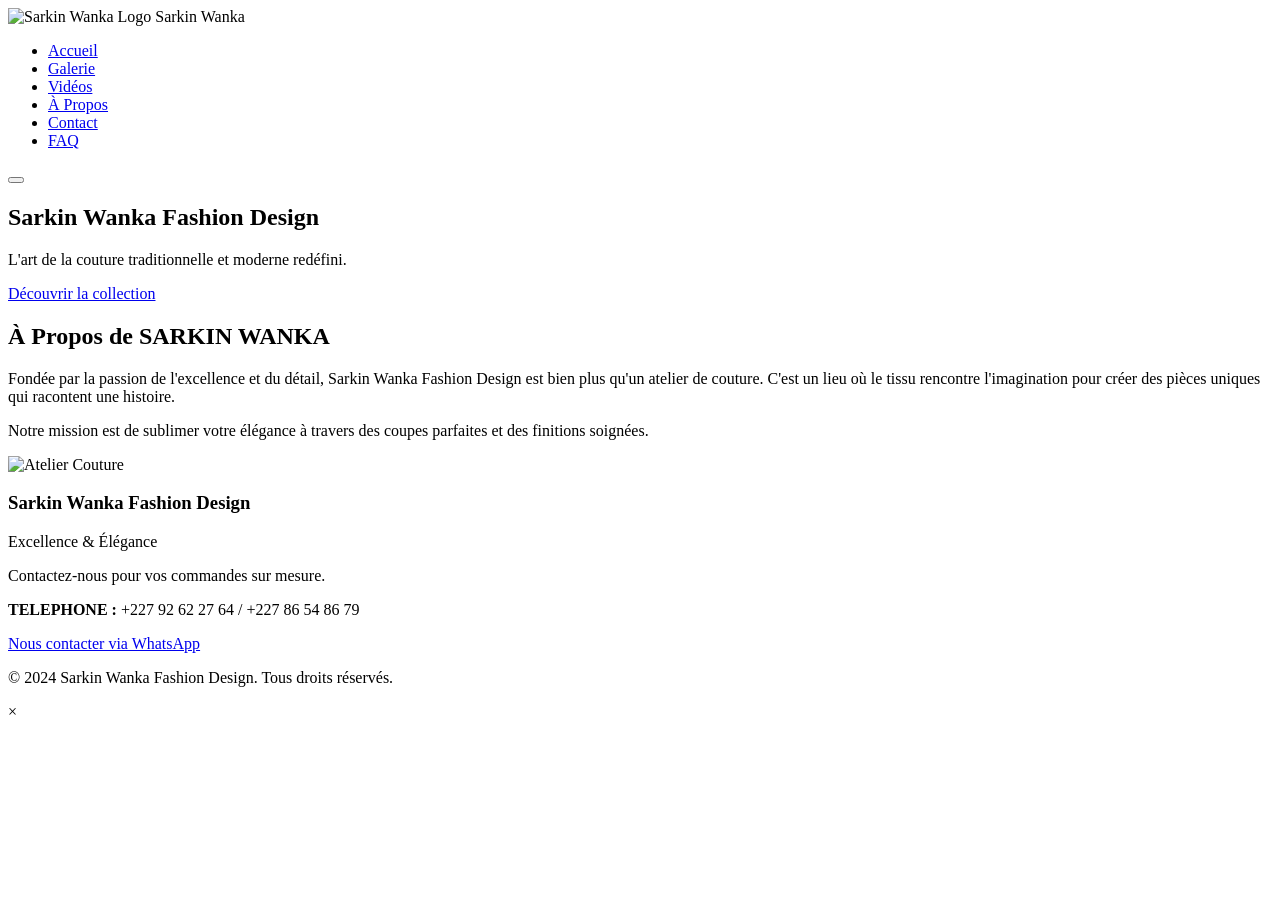
==== index.html @ 0bd4eea3 "add v1" ====
<!DOCTYPE html>
<html lang="fr">
<head>
    <meta charset="UTF-8">
    <meta name="viewport" content="width=device-width, initial-scale=1.0">
    <title>Sarkin Wanka Fashion Design | Excellence en Couture</title>
    <link rel="stylesheet" href="style.css">
    <link rel="preconnect" href="https://fonts.googleapis.com">
    <link rel="preconnect" href="https://fonts.gstatic.com" crossorigin>
    <link
        href="https://fonts.googleapis.com/css2?family=Playfair+Display:ital,wght@0,400..900;1,400..900&family=Montserrat:wght@300;400;700&display=swap"
        rel="stylesheet">
</head>
<body>
    <header>
        <nav class="container">
            <div class="logo">
                <img src="img/LOGO DE L'ATTELIE.jpg" alt="Sarkin Wanka Logo">
                <span>Sarkin Wanka</span>
            </div>
            <ul class="nav-links">
                <li><a href="index.html" class="active">Accueil</a></li>
                <li><a href="galerie.html">Galerie</a></li>
                <li><a href="galerie.html#videos">Vidéos</a></li>
                <li><a href="#propos">À Propos</a></li>
                <li><a href="contact.html">Contact</a></li>
                <li><a href="faq.html">FAQ</a></li>
            </ul>
            <button class="burger" aria-label="Menu" aria-expanded="false">
                <span class="line1"></span>
                <span class="line2"></span>
                <span class="line3"></span>
            </button>
        </nav>
    </header>
    <main>
        <section id="accueil" class="hero">
            <div class="hero-content">
                <h1 class="reveal">Sarkin Wanka Fashion Design</h1>
                <p class="reveal">L'art de la couture traditionnelle et moderne redéfini.</p>
                <a href="galerie.html" class="btn reveal">Découvrir la collection</a>
            </div>
        </section>
        <section id="propos" class="about-section">
            <div class="container about-flex">
                <div class="about-text reveal">
                    <h2>À Propos de SARKIN WANKA</h2>
                    <p>Fondée par la passion de l'excellence et du détail, Sarkin Wanka Fashion Design est bien plus
                        qu'un atelier de couture. C'est un lieu où le tissu rencontre l'imagination pour créer des
                        pièces uniques qui racontent une histoire.</p>
                    <p>Notre mission est de sublimer votre élégance à travers des coupes parfaites et des finitions
                        soignées.</p>
                </div>
                <div class="about-image reveal">
                    <img src="img/ATTELIER.jpg" alt="Atelier Couture">
                </div>
            </div>
        </section>
    </main>
    <footer id="contact">
        <div class="container footer-content">
            <div class="footer-info">
                <h3>Sarkin Wanka Fashion Design</h3>
                <p>Excellence & Élégance</p>
            </div>
            <div class="footer-contact">
                <p>Contactez-nous pour vos commandes sur mesure.</p>
                <p><strong>TELEPHONE :</strong> +227 92 62 27 64 / +227 86 54 86 79</p>
                <div class="social-icons">
                    <a href="https://wa.me/22792622764" target="_blank" class="wa-btn" style="margin-top: 10px;">Nous
                        contacter via WhatsApp</a>
                </div>
            </div>
        </div>
        <div class="footer-bottom">
            <p>&copy; 2024 Sarkin Wanka Fashion Design. Tous droits réservés.</p>
        </div>
    </footer>
    <div id="lightbox" class="lightbox">
        <span class="close">&times;</span>
        <img class="lightbox-content" id="lightboxImg">
    </div>
    <script src="script.js"></script>
</body>
</html>
---- style.css ----
/* Add your CSS here */
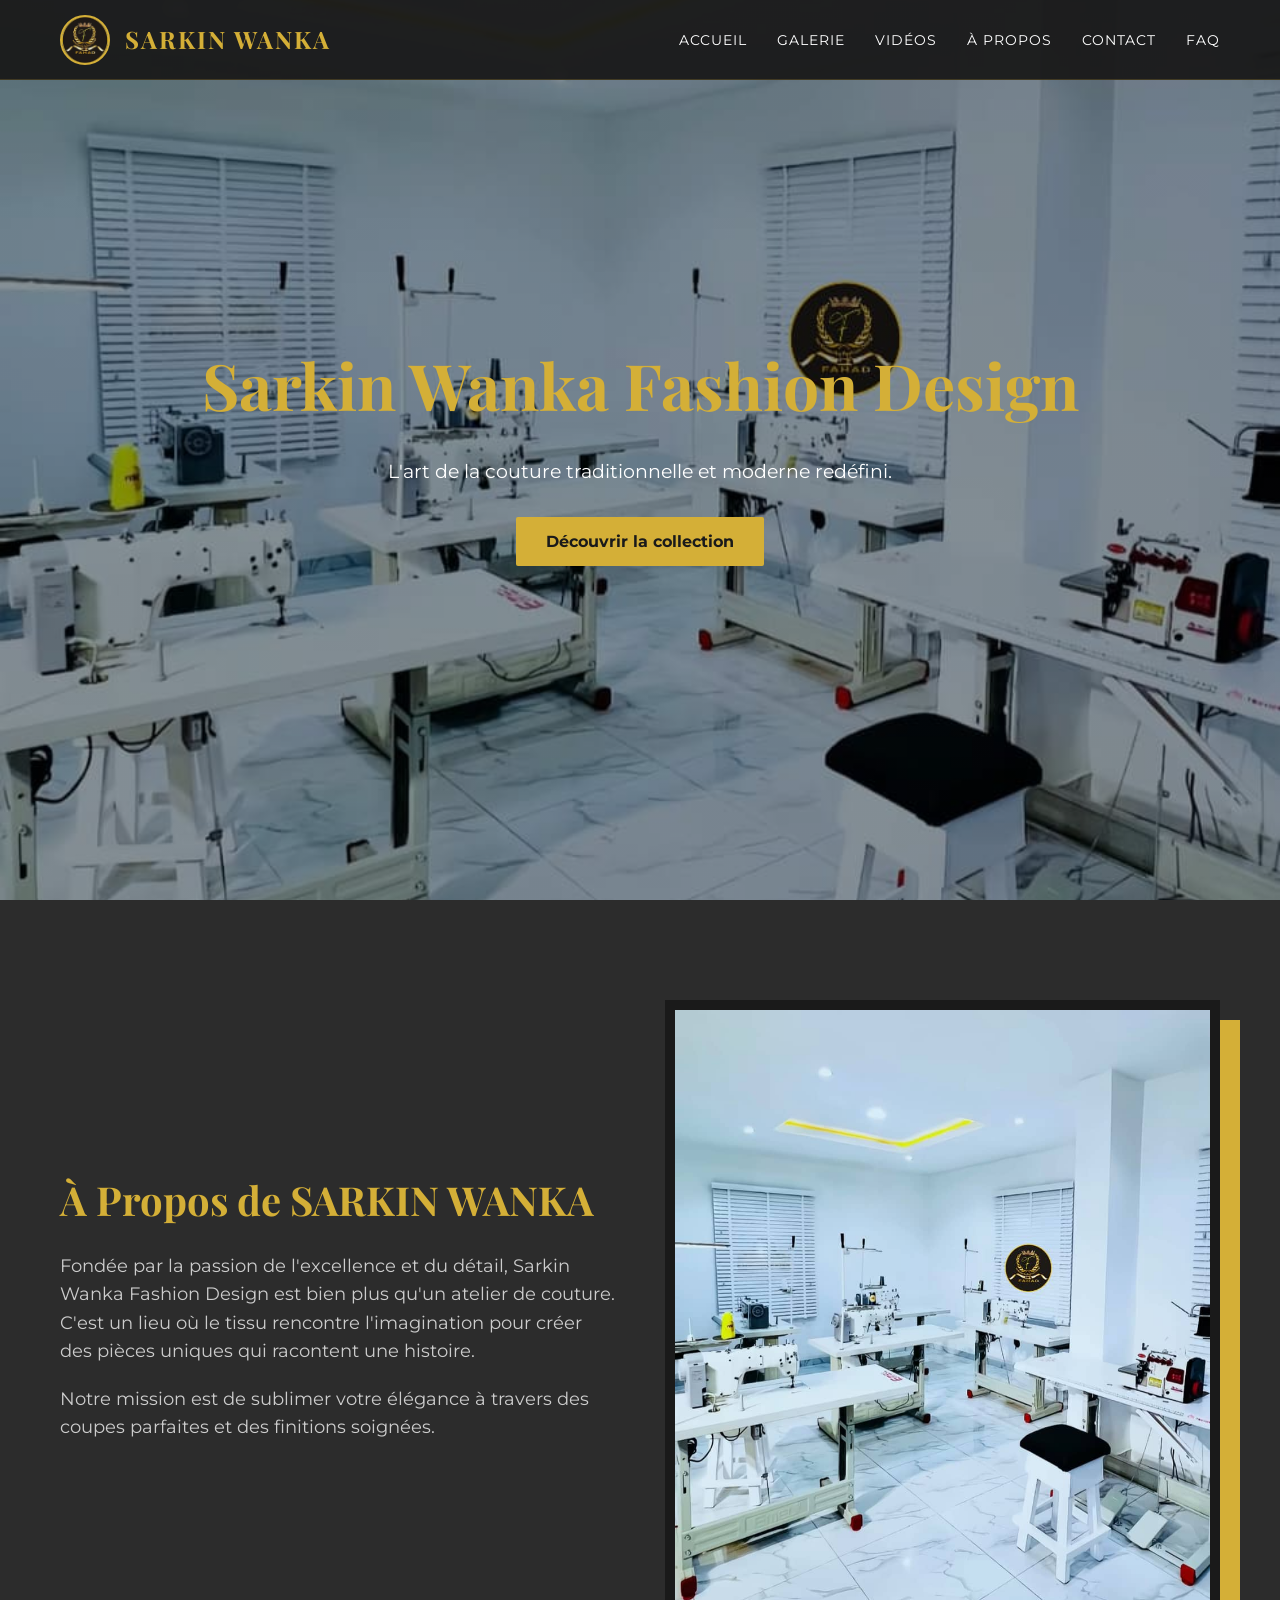
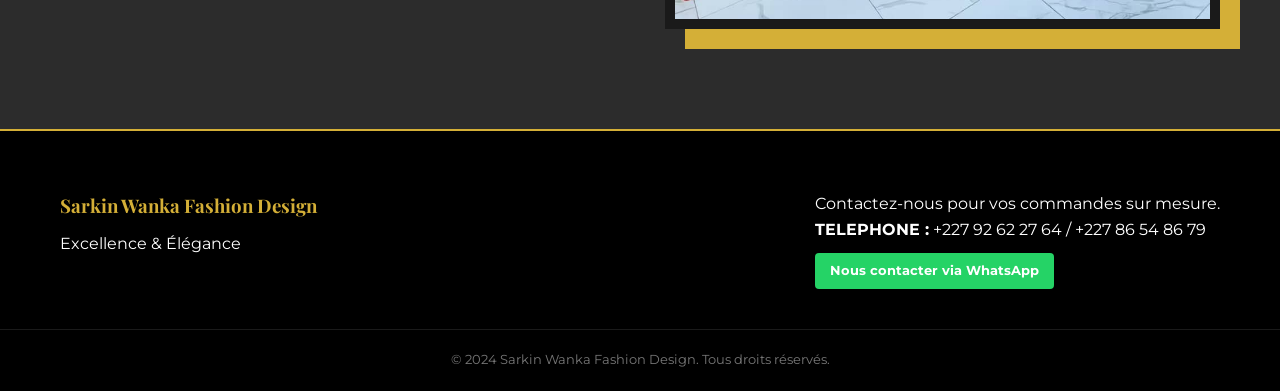
==== commit 124c376c: "Initial site content" ====
--- a/index.html
+++ b/index.html
@@ -1,5 +1,6 @@
 <!DOCTYPE html>
 <html lang="fr">
+
 <head>
     <meta charset="UTF-8">
     <meta name="viewport" content="width=device-width, initial-scale=1.0">
@@ -11,6 +12,7 @@
         href="https://fonts.googleapis.com/css2?family=Playfair+Display:ital,wght@0,400..900;1,400..900&family=Montserrat:wght@300;400;700&display=swap"
         rel="stylesheet">
 </head>
+
 <body>
     <header>
         <nav class="container">
@@ -33,6 +35,7 @@
             </button>
         </nav>
     </header>
+
     <main>
         <section id="accueil" class="hero">
             <div class="hero-content">
@@ -41,6 +44,7 @@
                 <a href="galerie.html" class="btn reveal">Découvrir la collection</a>
             </div>
         </section>
+
         <section id="propos" class="about-section">
             <div class="container about-flex">
                 <div class="about-text reveal">
@@ -57,6 +61,7 @@
             </div>
         </section>
     </main>
+
     <footer id="contact">
         <div class="container footer-content">
             <div class="footer-info">
@@ -76,10 +81,14 @@
             <p>&copy; 2024 Sarkin Wanka Fashion Design. Tous droits réservés.</p>
         </div>
     </footer>
+
+    <!-- Lightbox for Gallery (Needed only if linked from script, but main script might look for it. Kept safely unseen) -->
     <div id="lightbox" class="lightbox">
         <span class="close">&times;</span>
         <img class="lightbox-content" id="lightboxImg">
     </div>
+
     <script src="script.js"></script>
 </body>
+
 </html>
--- a/style.css
+++ b/style.css
@@ -1 +1,813 @@
-/* Add your CSS here */+:root {
+    --primary-color: #d4af37;
+    /* Gold */
+    --secondary-color: #1a1a1a;
+    /* Dark gray/black */
+    --text-color: #ffffff;
+    --bg-light: #2c2c2c;
+    --accent-color: #f1f1f1;
+}
+
+* {
+    margin: 0;
+    padding: 0;
+    box-sizing: border-box;
+}
+
+html {
+    scroll-behavior: smooth;
+}
+
+body {
+    font-family: 'Montserrat', sans-serif;
+    background-color: var(--secondary-color);
+    color: var(--text-color);
+    line-height: 1.6;
+    overflow-x: hidden;
+}
+
+h1,
+h2,
+h3 {
+    font-family: 'Playfair Display', serif;
+}
+
+.container {
+    max-width: 1200px;
+    margin: 0 auto;
+    padding: 0 20px;
+}
+
+/* Header & Nav */
+header {
+    background: rgba(26, 26, 26, 0.95);
+    height: 80px;
+    position: fixed;
+    width: 100%;
+    top: 0;
+    z-index: 1000;
+    display: flex;
+    align-items: center;
+    border-bottom: 1px solid rgba(212, 175, 55, 0.2);
+}
+
+nav {
+    display: flex;
+    justify-content: space-between;
+    align-items: center;
+    width: 100%;
+}
+
+.logo {
+    display: flex;
+    align-items: center;
+    gap: 15px;
+}
+
+.logo img {
+    height: 50px;
+    border-radius: 50%;
+    border: 2px solid var(--primary-color);
+}
+
+/* Make all images fluid by default */
+img {
+    max-width: 100%;
+    height: auto;
+    display: block;
+}
+
+.logo span {
+    font-family: 'Playfair Display', serif;
+    font-size: 1.5rem;
+    font-weight: bold;
+    color: var(--primary-color);
+    text-transform: uppercase;
+    letter-spacing: 2px;
+}
+
+.nav-links {
+    display: flex;
+    list-style: none;
+    gap: 30px;
+}
+
+/* Burger button (hidden on desktop) */
+.burger {
+    display: none;
+    background: transparent;
+    border: none;
+    cursor: pointer;
+    padding: 10px;
+}
+
+.burger span {
+    display: block;
+    width: 28px;
+    height: 3px;
+    margin: 6px 0;
+    background: var(--text-color);
+    transition: transform 0.3s ease, opacity 0.3s ease;
+}
+
+.burger.toggle .line1 {
+    transform: translateY(9px) rotate(45deg);
+}
+
+.burger.toggle .line2 {
+    opacity: 0;
+}
+
+.burger.toggle .line3 {
+    transform: translateY(-9px) rotate(-45deg);
+}
+
+.nav-links a {
+    text-decoration: none;
+    color: var(--text-color);
+    font-weight: 400;
+    transition: color 0.3s ease;
+    text-transform: uppercase;
+    font-size: 0.9rem;
+    letter-spacing: 1px;
+}
+
+.nav-links a:hover {
+    color: var(--primary-color);
+}
+
+/* Hero Section */
+.hero {
+    min-height: 100vh;
+    position: relative;
+    overflow: hidden;
+    display: flex;
+    justify-content: center;
+    align-items: center;
+    text-align: center;
+}
+
+.hero::before {
+    content: '';
+    position: absolute;
+    top: 0;
+    left: 0;
+    width: 100%;
+    height: 100%;
+    background: linear-gradient(rgba(0, 0, 0, 0.4), rgba(0, 0, 0, 0.4)), url('img/ATTELIER.jpg') no-repeat center center/cover;
+    animation: kenBurns 20s infinite alternate;
+    z-index: -1;
+}
+
+@keyframes kenBurns {
+    0% {
+        transform: scale(1);
+    }
+
+    100% {
+        transform: scale(1.15);
+    }
+}
+
+
+.hero-content h1 {
+    font-size: 4rem;
+    margin-bottom: 20px;
+    color: var(--primary-color);
+}
+
+.hero-content p {
+    font-size: 1.2rem;
+    margin-bottom: 30px;
+    max-width: 600px;
+    margin-left: auto;
+    margin-right: auto;
+}
+
+.btn {
+    display: inline-block;
+    padding: 12px 30px;
+    background-color: var(--primary-color);
+    color: var(--secondary-color);
+    text-decoration: none;
+    font-weight: bold;
+    border-radius: 2px;
+    transition: transform 0.3s ease, background-color 0.3s ease;
+}
+
+.btn:hover {
+    transform: translateY(-3px);
+    background-color: #bfa02e;
+}
+
+/* Gallery Section */
+.gallery-section {
+    padding: 100px 0;
+}
+
+.section-title {
+    text-align: center;
+    font-size: 2.5rem;
+    margin-bottom: 50px;
+    color: var(--primary-color);
+    position: relative;
+    padding-bottom: 15px;
+}
+
+.section-title::after {
+    content: '';
+    position: absolute;
+    bottom: 0;
+    left: 50%;
+    transform: translateX(-50%);
+    width: 60px;
+    height: 2px;
+    background-color: var(--primary-color);
+}
+
+.gallery-grid {
+    display: grid;
+    grid-template-columns: repeat(auto-fill, minmax(280px, 1fr));
+    gap: 20px;
+}
+
+.gallery-item {
+    position: relative;
+    overflow: hidden;
+    cursor: default;
+    border: 1px solid rgba(212, 175, 55, 0.1);
+    background-color: #222;
+    display: flex;
+    flex-direction: column;
+}
+
+.img-container {
+    position: relative;
+    overflow: hidden;
+    aspect-ratio: 3/4;
+    cursor: pointer;
+}
+
+.img-container img {
+    width: 100%;
+    height: 100%;
+    object-fit: cover;
+    transition: transform 0.6s cubic-bezier(0.25, 1, 0.5, 1);
+}
+
+.img-container:hover img {
+    transform: scale(1.1);
+}
+
+.item-info {
+    padding: 15px;
+    text-align: center;
+}
+
+.item-info h3 {
+    color: var(--primary-color);
+    font-size: 1.1rem;
+    margin-bottom: 5px;
+}
+
+.item-info p {
+    font-size: 0.85rem;
+    color: #bbb;
+    margin-bottom: 12px;
+}
+
+.wa-btn {
+    display: inline-block;
+    padding: 8px 15px;
+    background-color: #25D366;
+    /* WhatsApp Green */
+    color: white;
+    text-decoration: none;
+    font-size: 0.8rem;
+    font-weight: bold;
+    border-radius: 4px;
+    transition: background 0.3s ease;
+}
+
+.wa-btn:hover {
+    background-color: #128C7E;
+}
+
+.gallery-overlay {
+    position: absolute;
+    top: 0;
+    left: 0;
+    width: 100%;
+    height: 100%;
+    background: rgba(0, 0, 0, 0.4);
+    display: flex;
+    justify-content: center;
+    align-items: center;
+    opacity: 0;
+    transition: opacity 0.3s ease;
+}
+
+.img-container:hover .gallery-overlay {
+    opacity: 1;
+}
+
+.gallery-overlay span {
+    color: var(--primary-color);
+    border: 1px solid var(--primary-color);
+    padding: 10px 20px;
+    font-size: 0.8rem;
+    text-transform: uppercase;
+}
+
+/* About Section */
+.about-section {
+    padding: 100px 0;
+    background-color: var(--bg-light);
+}
+
+.about-flex {
+    display: flex;
+    align-items: center;
+    gap: 50px;
+}
+
+.about-text {
+    flex: 1;
+}
+
+.about-text h2 {
+    font-size: 2.5rem;
+    color: var(--primary-color);
+    margin-bottom: 20px;
+}
+
+.about-text p {
+    margin-bottom: 20px;
+    font-size: 1.1rem;
+    color: #ccc;
+}
+
+.about-image {
+    flex: 1;
+}
+
+.about-image img {
+    width: 100%;
+    border: 10px solid var(--secondary-color);
+    box-shadow: 20px 20px 0 var(--primary-color);
+}
+
+/* Footer */
+footer {
+    padding: 60px 0 20px;
+    background-color: #000;
+    border-top: 2px solid var(--primary-color);
+}
+
+.footer-content {
+    display: flex;
+    justify-content: space-between;
+    margin-bottom: 40px;
+}
+
+.footer-info h3 {
+    color: var(--primary-color);
+    margin-bottom: 10px;
+}
+
+.footer-bottom {
+    text-align: center;
+    padding-top: 20px;
+    border-top: 1px solid rgba(255, 255, 255, 0.1);
+    font-size: 0.8rem;
+    color: #777;
+}
+
+/* Lightbox */
+.lightbox {
+    display: none;
+    position: fixed;
+    z-index: 2000;
+    top: 0;
+    left: 0;
+    width: 100%;
+    height: 100%;
+    background-color: rgba(0, 0, 0, 0.9);
+    justify-content: center;
+    align-items: center;
+}
+
+.lightbox-content {
+    max-width: 90%;
+    max-height: 90%;
+}
+
+.close {
+    position: absolute;
+    top: 30px;
+    right: 50px;
+    color: white;
+    font-size: 40px;
+    font-weight: bold;
+    cursor: pointer;
+}
+
+/* Reveal Animations */
+.reveal {
+    opacity: 0;
+    transform: translateY(30px);
+    transition: all 0.8s ease-out;
+}
+
+.reveal.active {
+    opacity: 1;
+    transform: translateY(0);
+}
+
+/* Mobile Responsive */
+@media screen and (max-width: 768px) {
+    .nav-links {
+        display: none;
+    }
+
+    .burger {
+        display: block;
+    }
+
+    /* Mobile menu when opened */
+    .nav-links.open {
+        display: flex;
+        flex-direction: column;
+        position: absolute;
+        top: 80px;
+        right: 0;
+        left: 0;
+        background: rgba(10, 10, 10, 0.98);
+        padding: 20px;
+        gap: 18px;
+        z-index: 1500;
+    }
+
+    .hero {
+        min-height: 70vh;
+        padding-top: 80px;
+    }
+
+    .container {
+        padding: 0 14px;
+    }
+
+    .hero-content h1 {
+        font-size: clamp(1.8rem, 5vw, 2.8rem);
+    }
+
+    .hero-content p {
+        font-size: 1rem;
+        padding: 0 10px;
+    }
+
+
+    @media screen and (max-width: 480px) {
+        .section-title {
+            font-size: 1.8rem;
+        }
+
+        .about-text p,
+        .item-info p {
+            font-size: 0.95rem;
+        }
+    }
+
+    .hero-content h1 {
+        font-size: 2.5rem;
+    }
+}
+
+.wa-btn:hover {
+    background-color: #128C7E;
+}
+
+.gallery-overlay {
+    position: absolute;
+    top: 0;
+    left: 0;
+    width: 100%;
+    height: 100%;
+    background: rgba(0, 0, 0, 0.4);
+    display: flex;
+    justify-content: center;
+    align-items: center;
+    opacity: 0;
+    transition: opacity 0.3s ease;
+}
+
+.img-container:hover .gallery-overlay {
+    opacity: 1;
+}
+
+.gallery-overlay span {
+    color: var(--primary-color);
+    border: 1px solid var(--primary-color);
+    padding: 10px 20px;
+    font-size: 0.8rem;
+    text-transform: uppercase;
+}
+
+/* About Section */
+.about-section {
+    padding: 100px 0;
+    background-color: var(--bg-light);
+}
+
+.about-flex {
+    display: flex;
+    align-items: center;
+    gap: 50px;
+}
+
+.about-text {
+    flex: 1;
+}
+
+.about-text h2 {
+    font-size: 2.5rem;
+    color: var(--primary-color);
+    margin-bottom: 20px;
+}
+
+.about-text p {
+    margin-bottom: 20px;
+    font-size: 1.1rem;
+    color: #ccc;
+}
+
+.about-image {
+    flex: 1;
+}
+
+.about-image img {
+    width: 100%;
+    border: 10px solid var(--secondary-color);
+    box-shadow: 20px 20px 0 var(--primary-color);
+}
+
+/* Footer */
+footer {
+    padding: 60px 0 20px;
+    background-color: #000;
+    border-top: 2px solid var(--primary-color);
+}
+
+.footer-content {
+    display: flex;
+    justify-content: space-between;
+    margin-bottom: 40px;
+}
+
+.footer-info h3 {
+    color: var(--primary-color);
+    margin-bottom: 10px;
+}
+
+.footer-bottom {
+    text-align: center;
+    padding-top: 20px;
+    border-top: 1px solid rgba(255, 255, 255, 0.1);
+    font-size: 0.8rem;
+    color: #777;
+}
+
+/* Lightbox */
+.lightbox {
+    display: none;
+    position: fixed;
+    z-index: 2000;
+    top: 0;
+    left: 0;
+    width: 100%;
+    height: 100%;
+    background-color: rgba(0, 0, 0, 0.9);
+    justify-content: center;
+    align-items: center;
+}
+
+.lightbox-content {
+    max-width: 90%;
+    max-height: 90%;
+}
+
+.close {
+    position: absolute;
+    top: 30px;
+    right: 50px;
+    color: white;
+    font-size: 40px;
+    font-weight: bold;
+    cursor: pointer;
+}
+
+/* Reveal Animations */
+.reveal {
+    opacity: 0;
+    transform: translateY(30px);
+    transition: all 0.8s ease-out;
+}
+
+.reveal.active {
+    opacity: 1;
+    transform: translateY(0);
+}
+
+/* Mobile Responsive */
+@media screen and (max-width: 768px) {
+    .nav-links {
+        display: none;
+    }
+
+    .burger {
+        display: block;
+    }
+
+    /* Mobile menu when opened */
+    .nav-links.open {
+        display: flex;
+        flex-direction: column;
+        position: absolute;
+        top: 80px;
+        right: 0;
+        left: 0;
+        background: rgba(10, 10, 10, 0.98);
+        padding: 20px;
+        gap: 18px;
+        z-index: 1500;
+    }
+
+    .hero {
+        min-height: 70vh;
+        padding-top: 80px;
+    }
+
+    .container {
+        padding: 0 14px;
+    }
+
+    .hero-content h1 {
+        font-size: clamp(1.8rem, 5vw, 2.8rem);
+    }
+
+    .hero-content p {
+        font-size: 1rem;
+        padding: 0 10px;
+    }
+
+    .about-flex {
+        flex-direction: column;
+    }
+
+    .footer-content {
+        flex-direction: column;
+        gap: 30px;
+        text-align: center;
+    }
+}
+
+@media screen and (max-width: 480px) {
+    .section-title {
+        font-size: 1.8rem;
+    }
+
+    .about-text p,
+    .item-info p {
+        font-size: 0.95rem;
+    }
+}
+
+/* Video Section */
+.video-section {
+    padding: 100px 0;
+    background-color: var(--secondary-color);
+}
+
+.video-grid {
+    display: grid;
+    grid-template-columns: 2fr 1fr;
+    gap: 30px;
+}
+
+.main-video video {
+    width: 100%;
+    border: 1px solid var(--primary-color);
+    box-shadow: 0 4px 15px rgba(0, 0, 0, 0.5);
+}
+
+.main-video h3 {
+    margin-top: 15px;
+    color: var(--primary-color);
+    font-size: 1.5rem;
+}
+
+.side-videos {
+    display: flex;
+    flex-direction: column;
+    gap: 20px;
+}
+
+.side-video {
+    position: relative;
+    border: 1px solid rgba(212, 175, 55, 0.3);
+    padding: 10px;
+    background: rgba(255, 255, 255, 0.05);
+}
+
+.side-video video {
+    width: 100%;
+}
+
+.side-video h4 {
+    margin-top: 10px;
+    font-size: 1rem;
+    color: #ddd;
+}
+
+.pub-badge {
+    position: absolute;
+    top: -10px;
+    right: -10px;
+    background-color: var(--primary-color);
+    color: var(--secondary-color);
+    padding: 4px 10px;
+    font-size: 0.7rem;
+    font-weight: bold;
+    text-transform: uppercase;
+    box-shadow: 2px 2px 5px rgba(0, 0, 0, 0.3);
+    z-index: 10;
+}
+
+/* FAQ Section */
+.faq-section {
+    padding: 100px 0;
+    background-color: #222;
+}
+
+.faq-container {
+    max-width: 800px;
+    margin: 0 auto;
+}
+
+.faq-item {
+    border-bottom: 1px solid rgba(212, 175, 55, 0.2);
+    margin-bottom: 10px;
+}
+
+.faq-question {
+    padding: 20px;
+    cursor: pointer;
+    display: flex;
+    justify-content: space-between;
+    align-items: center;
+    background: rgba(255, 255, 255, 0.02);
+    transition: background 0.3s;
+}
+
+.faq-question:hover {
+    background: rgba(255, 255, 255, 0.05);
+}
+
+.faq-question h3 {
+    font-size: 1.1rem;
+    font-weight: 500;
+    color: var(--text-color);
+    margin: 0;
+}
+
+.faq-icon {
+    font-size: 1.5rem;
+    color: var(--primary-color);
+    transition: transform 0.3s ease;
+}
+
+.faq-answer {
+    max-height: 0;
+    overflow: hidden;
+    transition: max-height 0.3s ease-out;
+    padding: 0 20px;
+}
+
+.faq-answer p {
+    padding: 15px 0;
+    color: #bbb;
+    font-size: 0.95rem;
+}
+
+/* FAQ Active State */
+.faq-item.active .faq-icon {
+    transform: rotate(45deg);
+}
+
+/* .faq-item.active .faq-answer managed by JS */
+
+@media screen and (max-width: 768px) {
+    .video-grid {
+        grid-template-columns: 1fr;
+    }
+}
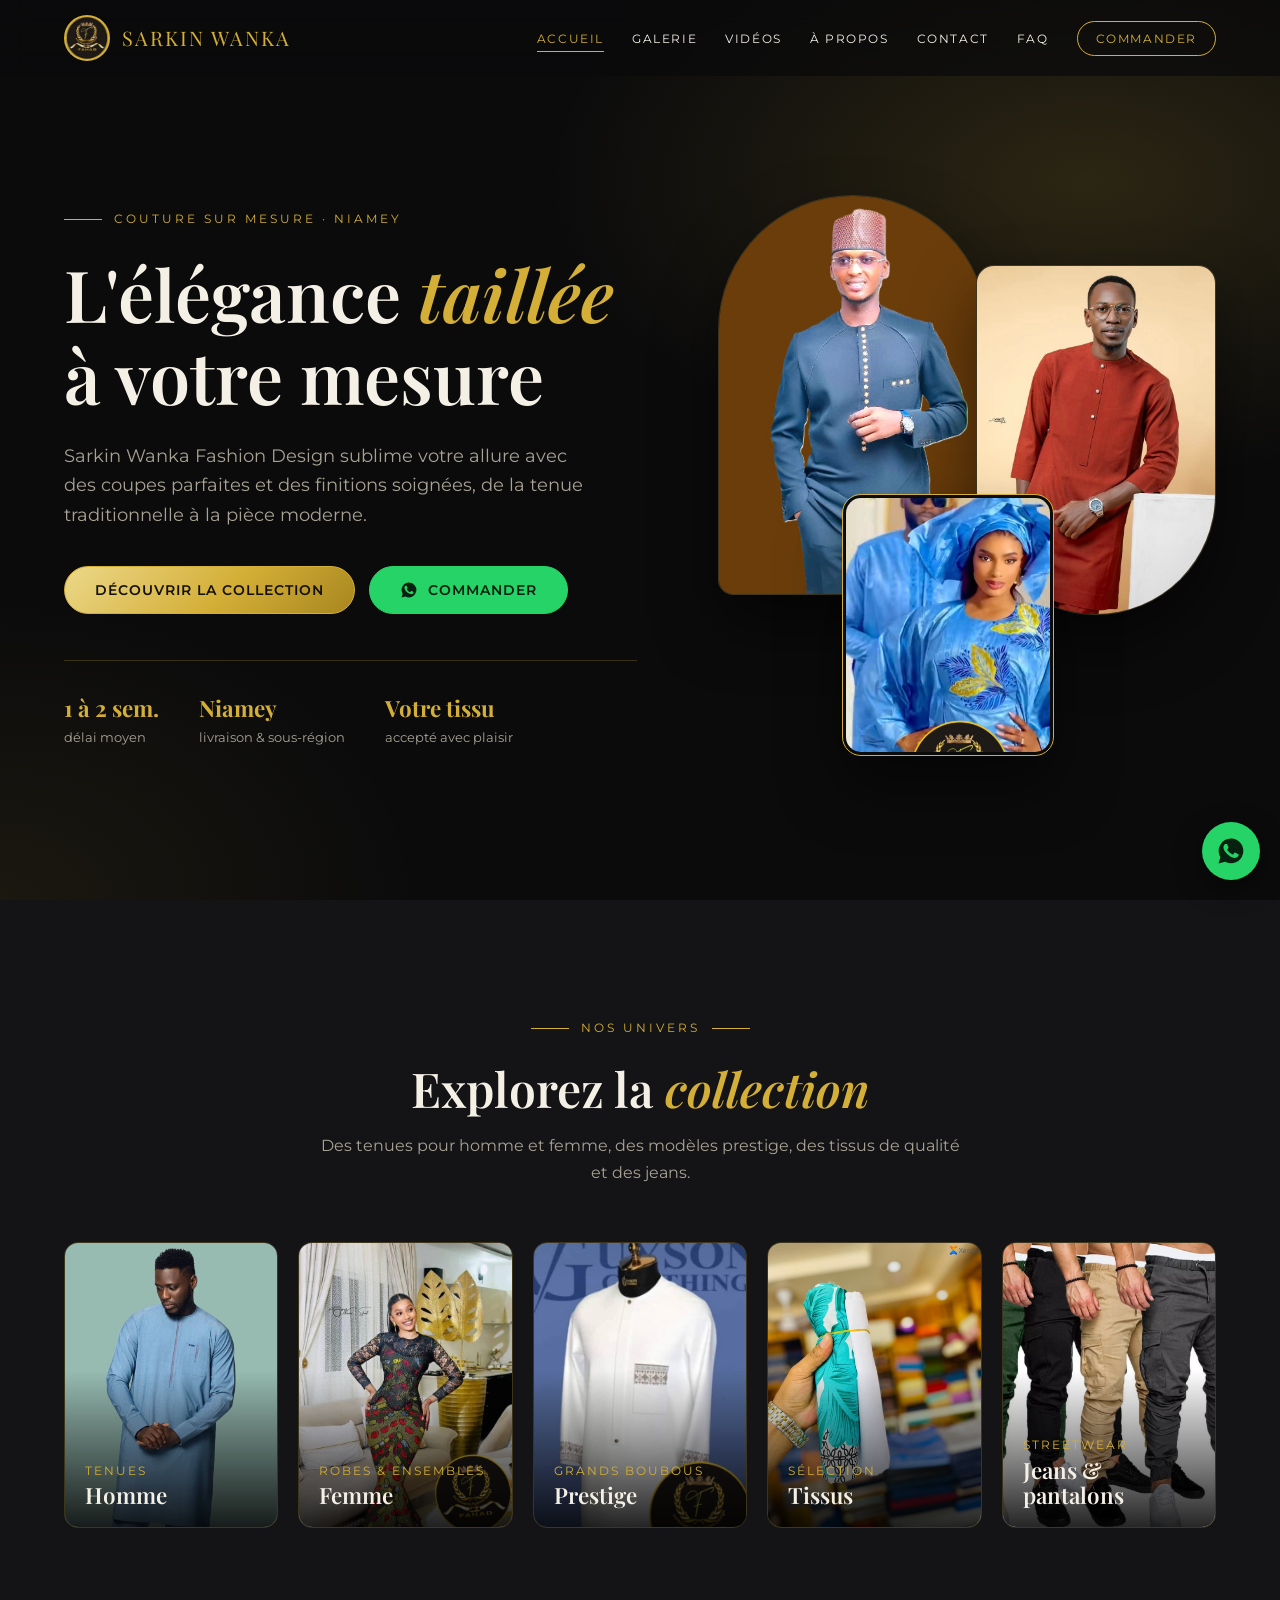
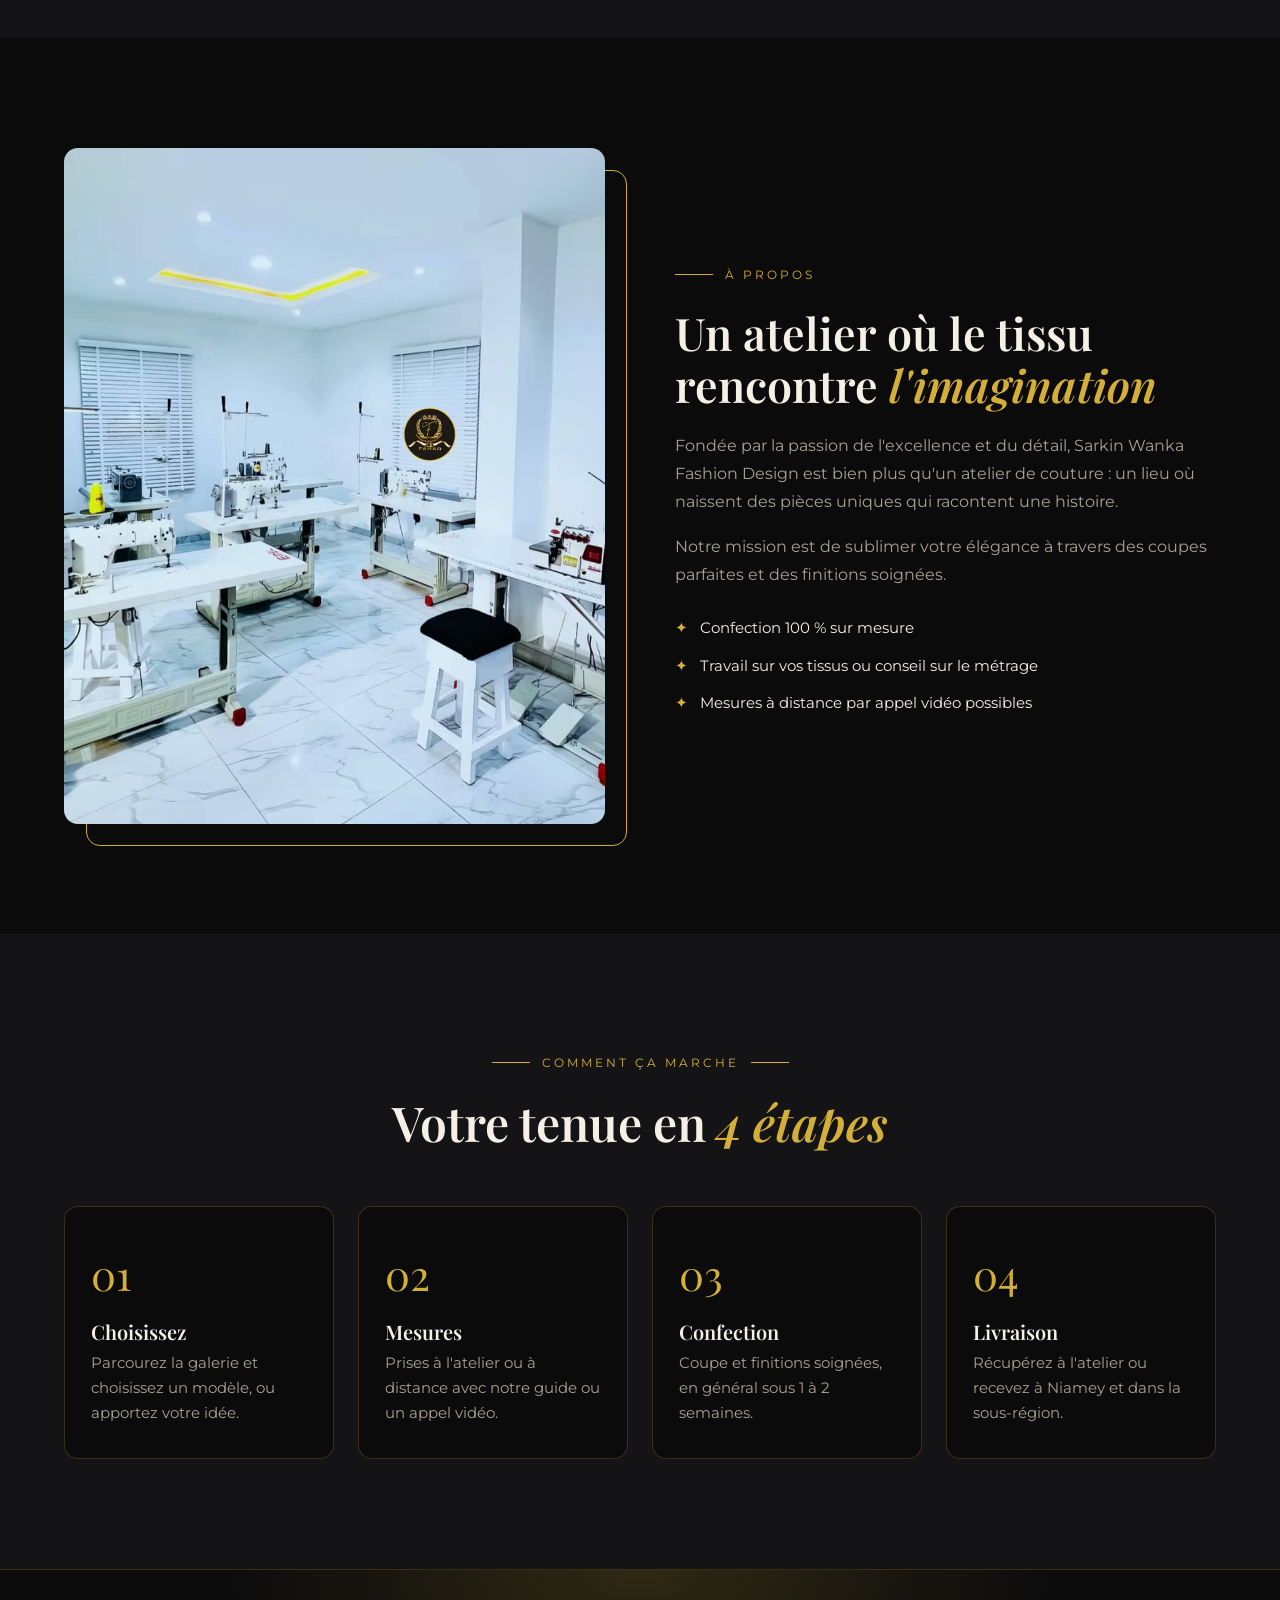
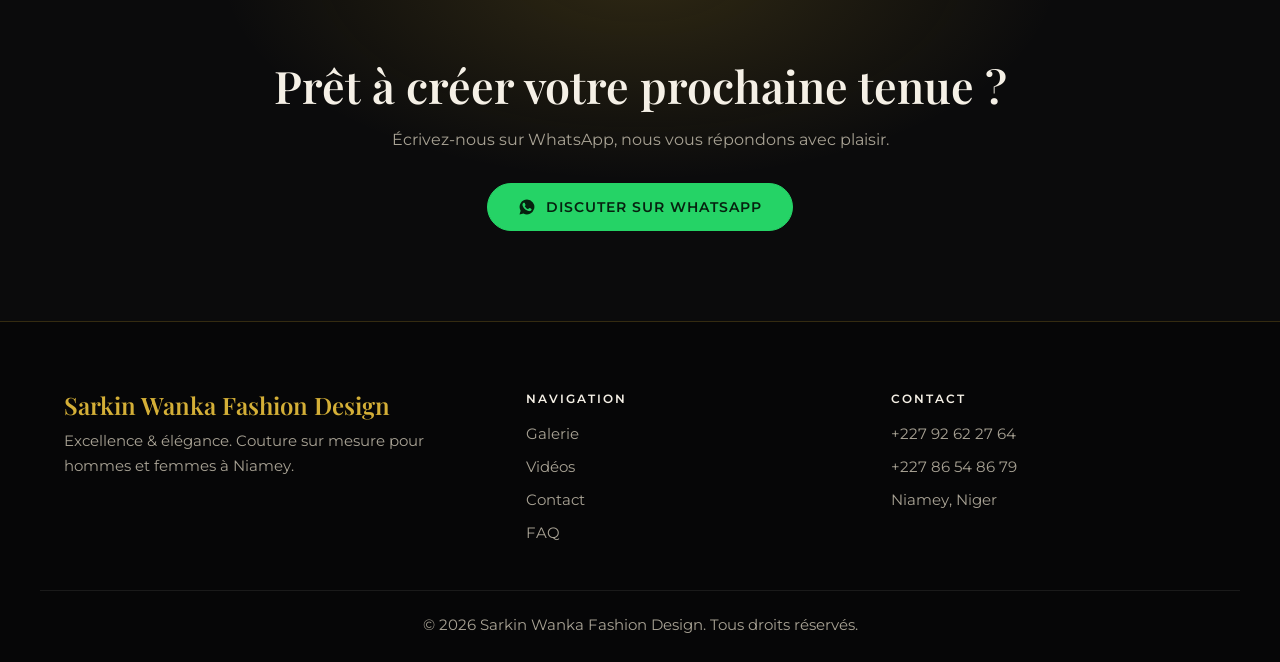
==== commit d163ec0a: "Refonte du design: nouvelle galerie, formulaire WhatsApp, images optimisees" ====
--- a/index.html
+++ b/index.html
@@ -1,94 +1,155 @@
 <!DOCTYPE html>
 <html lang="fr">
-
 <head>
     <meta charset="UTF-8">
     <meta name="viewport" content="width=device-width, initial-scale=1.0">
-    <title>Sarkin Wanka Fashion Design | Excellence en Couture</title>
-    <link rel="stylesheet" href="style.css">
+    <title>Sarkin Wanka Fashion Design | Couture sur mesure à Niamey</title>
+    <meta name="description" content="Atelier de couture Sarkin Wanka à Niamey : tenues sur mesure pour hommes et femmes, tissus, finitions soignées. Commandez via WhatsApp.">
+    <meta name="theme-color" content="#0b0b0c">
+    <meta property="og:type" content="website">
+    <meta property="og:title" content="Sarkin Wanka Fashion Design | Couture sur mesure à Niamey">
+    <meta property="og:description" content="Atelier de couture Sarkin Wanka à Niamey : tenues sur mesure pour hommes et femmes, tissus, finitions soignées. Commandez via WhatsApp.">
+    <meta property="og:image" content="img/HOM 1.jpg">
+    <link rel="icon" type="image/jpeg" href="img/LOGO DE L'ATTELIE.jpg">
     <link rel="preconnect" href="https://fonts.googleapis.com">
     <link rel="preconnect" href="https://fonts.gstatic.com" crossorigin>
-    <link
-        href="https://fonts.googleapis.com/css2?family=Playfair+Display:ital,wght@0,400..900;1,400..900&family=Montserrat:wght@300;400;700&display=swap"
-        rel="stylesheet">
+    <link href="https://fonts.googleapis.com/css2?family=Playfair+Display:ital,wght@0,500;0,600;0,700;1,500&family=Montserrat:wght@400;500;600&display=swap" rel="stylesheet">
+    <link rel="stylesheet" href="style.css">
 </head>
-
-<body>
+<body data-page="home">
+    <a class="skip-link" href="#main">Aller au contenu</a>
     <header>
-        <nav class="container">
-            <div class="logo">
-                <img src="img/LOGO DE L'ATTELIE.jpg" alt="Sarkin Wanka Logo">
+        <nav class="container" aria-label="Navigation principale">
+            <a class="logo" href="index.html">
+                <img src="img/LOGO DE L'ATTELIE.jpg" alt="Logo Sarkin Wanka" width="46" height="46">
                 <span>Sarkin Wanka</span>
-            </div>
-            <ul class="nav-links">
-                <li><a href="index.html" class="active">Accueil</a></li>
-                <li><a href="galerie.html">Galerie</a></li>
+            </a>
+            <ul class="nav-links" id="navLinks">
+                <li><a href="index.html" data-n="home">Accueil</a></li>
+                <li><a href="galerie.html" data-n="galerie">Galerie</a></li>
                 <li><a href="galerie.html#videos">Vidéos</a></li>
-                <li><a href="#propos">À Propos</a></li>
-                <li><a href="contact.html">Contact</a></li>
-                <li><a href="faq.html">FAQ</a></li>
+                <li><a href="index.html#propos">À propos</a></li>
+                <li><a href="contact.html" data-n="contact">Contact</a></li>
+                <li><a href="faq.html" data-n="faq">FAQ</a></li>
+                <li><a class="nav-cta" href="https://wa.me/22792622764" target="_blank" rel="noopener">Commander</a></li>
             </ul>
-            <button class="burger" aria-label="Menu" aria-expanded="false">
-                <span class="line1"></span>
-                <span class="line2"></span>
-                <span class="line3"></span>
+            <button class="burger" aria-label="Ouvrir le menu" aria-expanded="false" aria-controls="navLinks">
+                <span class="line1"></span><span class="line2"></span><span class="line3"></span>
             </button>
         </nav>
     </header>
+    <main id="main">
 
-    <main>
-        <section id="accueil" class="hero">
-            <div class="hero-content">
-                <h1 class="reveal">Sarkin Wanka Fashion Design</h1>
-                <p class="reveal">L'art de la couture traditionnelle et moderne redéfini.</p>
-                <a href="galerie.html" class="btn reveal">Découvrir la collection</a>
+        <section class="hero">
+            <div class="container hero-grid">
+                <div>
+                    <span class="eyebrow">Couture sur mesure · Niamey</span>
+                    <h1>L'élégance <em>taillée</em> à votre mesure</h1>
+                    <p class="lead">Sarkin Wanka Fashion Design sublime votre allure avec des coupes parfaites et des finitions soignées, de la tenue traditionnelle à la pièce moderne.</p>
+                    <div class="hero-actions">
+                        <a class="btn" href="galerie.html">Découvrir la collection</a>
+                        <a class="btn btn-wa" href="https://wa.me/22792622764" target="_blank" rel="noopener"><svg viewBox="0 0 24 24" aria-hidden="true"><path d="M12.04 2a9.9 9.9 0 0 0-8.5 14.9L2 22l5.25-1.38A9.9 9.9 0 1 0 12.04 2Zm5.8 14.07c-.25.7-1.45 1.34-2 1.4-.52.06-1.17.09-1.88-.12a17 17 0 0 1-1.7-.63c-3-1.3-4.95-4.32-5.1-4.52-.15-.2-1.2-1.6-1.2-3.05s.76-2.16 1.03-2.46c.27-.3.6-.37.8-.37h.57c.18 0 .43-.07.67.51.25.6.85 2.06.92 2.2.08.15.13.33.03.52-.1.2-.15.32-.3.5-.15.17-.31.38-.45.51-.15.15-.3.31-.13.6.17.3.78 1.28 1.67 2.07 1.15 1.02 2.12 1.34 2.42 1.49.3.15.47.12.65-.07.17-.2.75-.87.95-1.17.2-.3.4-.25.67-.15.27.1 1.73.82 2.03.97.3.15.5.22.57.35.08.12.08.72-.17 1.42Z"/></svg>Commander</a>
+                    </div>
+                    <div class="hero-points">
+                        <div><strong>1 à 2 sem.</strong>délai moyen</div>
+                        <div><strong>Niamey</strong>livraison &amp; sous-région</div>
+                        <div><strong>Votre tissu</strong>accepté avec plaisir</div>
+                    </div>
+                </div>
+                <div class="hero-collage" aria-hidden="true">
+                    <figure class="c1"><img src="img/HOM 1.jpg" alt=""></figure>
+                    <figure class="c2"><img src="img/HOM 8.jpg" alt=""></figure>
+                    <figure class="c3"><img src="img/F 1.jpg" alt=""></figure>
+                </div>
             </div>
         </section>
 
-        <section id="propos" class="about-section">
-            <div class="container about-flex">
-                <div class="about-text reveal">
-                    <h2>À Propos de SARKIN WANKA</h2>
-                    <p>Fondée par la passion de l'excellence et du détail, Sarkin Wanka Fashion Design est bien plus
-                        qu'un atelier de couture. C'est un lieu où le tissu rencontre l'imagination pour créer des
-                        pièces uniques qui racontent une histoire.</p>
-                    <p>Notre mission est de sublimer votre élégance à travers des coupes parfaites et des finitions
-                        soignées.</p>
+        <section class="section alt" id="collections">
+            <div class="container">
+                <div class="section-head reveal">
+                    <span class="eyebrow">Nos univers</span>
+                    <h2 class="section-title">Explorez la <em>collection</em></h2>
+                    <p>Des tenues pour homme et femme, des modèles prestige, des tissus de qualité et des jeans.</p>
                 </div>
-                <div class="about-image reveal">
-                    <img src="img/ATTELIER.jpg" alt="Atelier Couture">
+                <div class="collections">
+                    <a class="collection reveal" href="galerie.html#homme"><img src="img/HOM 28.jpg" alt="Homme" loading="lazy"><div class="label"><span>Tenues</span><h3>Homme</h3></div></a>
+                    <a class="collection reveal" href="galerie.html#femme"><img src="img/F 2.jpg" alt="Femme" loading="lazy"><div class="label"><span>Robes &amp; ensembles</span><h3>Femme</h3></div></a>
+                    <a class="collection reveal" href="galerie.html#prestige"><img src="img/MODEL 4.jpg" alt="Prestige" loading="lazy"><div class="label"><span>Grands boubous</span><h3>Prestige</h3></div></a>
+                    <a class="collection reveal" href="galerie.html#tissus"><img src="img/TISSU POUR HOMME 19.jpg" alt="Tissus" loading="lazy"><div class="label"><span>Sélection</span><h3>Tissus</h3></div></a>
+                    <a class="collection reveal" href="galerie.html#jeans"><img src="img/PENTALON POUR HOMME GN2.jpg" alt="Jeans &amp; pantalons" loading="lazy"><div class="label"><span>Streetwear</span><h3>Jeans &amp; pantalons</h3></div></a>
                 </div>
             </div>
         </section>
+
+        <section class="section" id="propos">
+            <div class="container about-grid">
+                <div class="about-image reveal"><img src="img/ATTELIER.jpg" alt="L'atelier de couture Sarkin Wanka" loading="lazy"></div>
+                <div class="about-text reveal">
+                    <span class="eyebrow">À propos</span>
+                    <h2>Un atelier où le tissu rencontre <em>l'imagination</em></h2>
+                    <p>Fondée par la passion de l'excellence et du détail, Sarkin Wanka Fashion Design est bien plus qu'un atelier de couture : un lieu où naissent des pièces uniques qui racontent une histoire.</p>
+                    <p>Notre mission est de sublimer votre élégance à travers des coupes parfaites et des finitions soignées.</p>
+                    <ul class="checks">
+                        <li>Confection 100 % sur mesure</li>
+                        <li>Travail sur vos tissus ou conseil sur le métrage</li>
+                        <li>Mesures à distance par appel vidéo possibles</li>
+                    </ul>
+                </div>
+            </div>
+        </section>
+
+        <section class="section alt">
+            <div class="container">
+                <div class="section-head reveal">
+                    <span class="eyebrow">Comment ça marche</span>
+                    <h2 class="section-title">Votre tenue en <em>4 étapes</em></h2>
+                </div>
+                <div class="steps">
+                    <div class="step reveal"><h3>Choisissez</h3><p>Parcourez la galerie et choisissez un modèle, ou apportez votre idée.</p></div>
+                    <div class="step reveal"><h3>Mesures</h3><p>Prises à l'atelier ou à distance avec notre guide ou un appel vidéo.</p></div>
+                    <div class="step reveal"><h3>Confection</h3><p>Coupe et finitions soignées, en général sous 1 à 2 semaines.</p></div>
+                    <div class="step reveal"><h3>Livraison</h3><p>Récupérez à l'atelier ou recevez à Niamey et dans la sous-région.</p></div>
+                </div>
+            </div>
+        </section>
+
+        <section class="cta-band">
+            <div class="container reveal">
+                <h2>Prêt à créer votre prochaine tenue ?</h2>
+                <p>Écrivez-nous sur WhatsApp, nous vous répondons avec plaisir.</p>
+                <a class="btn btn-wa" href="https://wa.me/22792622764" target="_blank" rel="noopener"><svg viewBox="0 0 24 24" aria-hidden="true"><path d="M12.04 2a9.9 9.9 0 0 0-8.5 14.9L2 22l5.25-1.38A9.9 9.9 0 1 0 12.04 2Zm5.8 14.07c-.25.7-1.45 1.34-2 1.4-.52.06-1.17.09-1.88-.12a17 17 0 0 1-1.7-.63c-3-1.3-4.95-4.32-5.1-4.52-.15-.2-1.2-1.6-1.2-3.05s.76-2.16 1.03-2.46c.27-.3.6-.37.8-.37h.57c.18 0 .43-.07.67.51.25.6.85 2.06.92 2.2.08.15.13.33.03.52-.1.2-.15.32-.3.5-.15.17-.31.38-.45.51-.15.15-.3.31-.13.6.17.3.78 1.28 1.67 2.07 1.15 1.02 2.12 1.34 2.42 1.49.3.15.47.12.65-.07.17-.2.75-.87.95-1.17.2-.3.4-.25.67-.15.27.1 1.73.82 2.03.97.3.15.5.22.57.35.08.12.08.72-.17 1.42Z"/></svg>Discuter sur WhatsApp</a>
+            </div>
+        </section>
     </main>
-
-    <footer id="contact">
+    <footer>
         <div class="container footer-content">
             <div class="footer-info">
                 <h3>Sarkin Wanka Fashion Design</h3>
-                <p>Excellence & Élégance</p>
+                <p>Excellence &amp; élégance. Couture sur mesure pour hommes et femmes à Niamey.</p>
             </div>
-            <div class="footer-contact">
-                <p>Contactez-nous pour vos commandes sur mesure.</p>
-                <p><strong>TELEPHONE :</strong> +227 92 62 27 64 / +227 86 54 86 79</p>
-                <div class="social-icons">
-                    <a href="https://wa.me/22792622764" target="_blank" class="wa-btn" style="margin-top: 10px;">Nous
-                        contacter via WhatsApp</a>
-                </div>
+            <div>
+                <h4>Navigation</h4>
+                <ul>
+                    <li><a href="galerie.html">Galerie</a></li>
+                    <li><a href="galerie.html#videos">Vidéos</a></li>
+                    <li><a href="contact.html">Contact</a></li>
+                    <li><a href="faq.html">FAQ</a></li>
+                </ul>
+            </div>
+            <div>
+                <h4>Contact</h4>
+                <ul>
+                    <li><a href="tel:+22792622764">+227 92 62 27 64</a></li>
+                    <li><a href="tel:+22786548679">+227 86 54 86 79</a></li>
+                    <li>Niamey, Niger</li>
+                </ul>
             </div>
         </div>
-        <div class="footer-bottom">
-            <p>&copy; 2024 Sarkin Wanka Fashion Design. Tous droits réservés.</p>
+        <div class="container footer-bottom">
+            <p>&copy; <span id="year">2026</span> Sarkin Wanka Fashion Design. Tous droits réservés.</p>
         </div>
     </footer>
-
-    <!-- Lightbox for Gallery (Needed only if linked from script, but main script might look for it. Kept safely unseen) -->
-    <div id="lightbox" class="lightbox">
-        <span class="close">&times;</span>
-        <img class="lightbox-content" id="lightboxImg">
-    </div>
-
+    <a class="wa-float" href="https://wa.me/22792622764" target="_blank" rel="noopener" aria-label="Discuter sur WhatsApp"><svg viewBox="0 0 24 24" aria-hidden="true"><path d="M12.04 2a9.9 9.9 0 0 0-8.5 14.9L2 22l5.25-1.38A9.9 9.9 0 1 0 12.04 2Zm5.8 14.07c-.25.7-1.45 1.34-2 1.4-.52.06-1.17.09-1.88-.12a17 17 0 0 1-1.7-.63c-3-1.3-4.95-4.32-5.1-4.52-.15-.2-1.2-1.6-1.2-3.05s.76-2.16 1.03-2.46c.27-.3.6-.37.8-.37h.57c.18 0 .43-.07.67.51.25.6.85 2.06.92 2.2.08.15.13.33.03.52-.1.2-.15.32-.3.5-.15.17-.31.38-.45.51-.15.15-.3.31-.13.6.17.3.78 1.28 1.67 2.07 1.15 1.02 2.12 1.34 2.42 1.49.3.15.47.12.65-.07.17-.2.75-.87.95-1.17.2-.3.4-.25.67-.15.27.1 1.73.82 2.03.97.3.15.5.22.57.35.08.12.08.72-.17 1.42Z"/></svg></a>
     <script src="script.js"></script>
 </body>
-
-</html>+</html>
--- a/style.css
+++ b/style.css
@@ -1,813 +1,280 @@
+/* ===== Sarkin Wanka Fashion Design — design v2 ===== */
 :root {
-    --primary-color: #d4af37;
-    /* Gold */
-    --secondary-color: #1a1a1a;
-    /* Dark gray/black */
-    --text-color: #ffffff;
-    --bg-light: #2c2c2c;
-    --accent-color: #f1f1f1;
-}
-
-* {
-    margin: 0;
-    padding: 0;
-    box-sizing: border-box;
-}
-
-html {
-    scroll-behavior: smooth;
-}
-
+    --gold: #d4af37;
+    --gold-soft: #ecd88a;
+    --gold-deep: #a8861f;
+    --bg: #0b0b0c;
+    --surface: #141416;
+    --surface-2: #1c1c1f;
+    --line: rgba(212, 175, 55, 0.22);
+    --text: #f5f0e6;
+    --muted: #a8a294;
+    --wa: #25d366;
+    --radius: 14px;
+    --ease: cubic-bezier(.2, .7, .2, 1);
+    --font-display: 'Playfair Display', Georgia, serif;
+    --font-body: 'Montserrat', system-ui, sans-serif;
+}
+
+*, *::before, *::after { margin: 0; padding: 0; box-sizing: border-box; }
+html { scroll-behavior: smooth; scroll-padding-top: 90px; }
 body {
-    font-family: 'Montserrat', sans-serif;
-    background-color: var(--secondary-color);
-    color: var(--text-color);
-    line-height: 1.6;
+    font-family: var(--font-body);
+    background: var(--bg);
+    color: var(--text);
+    line-height: 1.7;
     overflow-x: hidden;
-}
-
-h1,
-h2,
-h3 {
-    font-family: 'Playfair Display', serif;
-}
-
-.container {
-    max-width: 1200px;
-    margin: 0 auto;
-    padding: 0 20px;
-}
-
-/* Header & Nav */
+    -webkit-font-smoothing: antialiased;
+}
+img, video { max-width: 100%; display: block; }
+a { color: inherit; }
+h1, h2, h3, h4 { font-family: var(--font-display); line-height: 1.15; font-weight: 600; }
+:focus-visible { outline: 2px solid var(--gold); outline-offset: 3px; border-radius: 4px; }
+
+.container { max-width: 1200px; margin: 0 auto; padding: 0 24px; }
+.skip-link { position: absolute; left: -999px; top: 8px; background: var(--gold); color: #111; padding: 8px 14px; z-index: 3000; border-radius: 6px; }
+.skip-link:focus { left: 8px; }
+
+/* ---------- Header ---------- */
 header {
-    background: rgba(26, 26, 26, 0.95);
-    height: 80px;
-    position: fixed;
-    width: 100%;
-    top: 0;
-    z-index: 1000;
-    display: flex;
-    align-items: center;
-    border-bottom: 1px solid rgba(212, 175, 55, 0.2);
-}
-
-nav {
-    display: flex;
-    justify-content: space-between;
-    align-items: center;
-    width: 100%;
-}
-
-.logo {
-    display: flex;
-    align-items: center;
-    gap: 15px;
-}
-
-.logo img {
-    height: 50px;
-    border-radius: 50%;
-    border: 2px solid var(--primary-color);
-}
-
-/* Make all images fluid by default */
-img {
-    max-width: 100%;
-    height: auto;
-    display: block;
-}
-
-.logo span {
-    font-family: 'Playfair Display', serif;
-    font-size: 1.5rem;
-    font-weight: bold;
-    color: var(--primary-color);
-    text-transform: uppercase;
-    letter-spacing: 2px;
-}
-
-.nav-links {
-    display: flex;
-    list-style: none;
-    gap: 30px;
-}
-
-/* Burger button (hidden on desktop) */
-.burger {
-    display: none;
-    background: transparent;
-    border: none;
-    cursor: pointer;
-    padding: 10px;
-}
-
-.burger span {
-    display: block;
-    width: 28px;
-    height: 3px;
-    margin: 6px 0;
-    background: var(--text-color);
-    transition: transform 0.3s ease, opacity 0.3s ease;
-}
-
-.burger.toggle .line1 {
-    transform: translateY(9px) rotate(45deg);
-}
-
-.burger.toggle .line2 {
-    opacity: 0;
-}
-
-.burger.toggle .line3 {
-    transform: translateY(-9px) rotate(-45deg);
-}
-
+    position: fixed; inset: 0 0 auto 0; height: 76px; z-index: 1000;
+    display: flex; align-items: center;
+    background: rgba(11, 11, 12, .72);
+    backdrop-filter: blur(14px); -webkit-backdrop-filter: blur(14px);
+    border-bottom: 1px solid transparent;
+    transition: border-color .3s, background .3s;
+}
+header.scrolled { border-bottom-color: var(--line); background: rgba(11, 11, 12, .92); }
+nav { display: flex; align-items: center; justify-content: space-between; width: 100%; gap: 20px; }
+.logo { display: flex; align-items: center; gap: 12px; text-decoration: none; }
+.logo img { height: 46px; width: 46px; border-radius: 50%; border: 2px solid var(--gold); }
+.logo span { font-family: var(--font-display); font-size: 1.25rem; color: var(--gold); letter-spacing: 2px; text-transform: uppercase; }
+.nav-links { display: flex; list-style: none; gap: 28px; align-items: center; }
 .nav-links a {
-    text-decoration: none;
-    color: var(--text-color);
-    font-weight: 400;
-    transition: color 0.3s ease;
-    text-transform: uppercase;
-    font-size: 0.9rem;
-    letter-spacing: 1px;
-}
-
-.nav-links a:hover {
-    color: var(--primary-color);
-}
-
-/* Hero Section */
+    text-decoration: none; font-size: .78rem; letter-spacing: 1.6px; text-transform: uppercase;
+    color: var(--text); position: relative; padding: 6px 0; transition: color .25s;
+}
+.nav-links a:not(.nav-cta)::after {
+    content: ''; position: absolute; left: 0; bottom: 0; height: 1px; width: 0; background: var(--gold); transition: width .3s var(--ease);
+}
+.nav-links a:hover, .nav-links a.active { color: var(--gold); }
+.nav-links a:hover::after, .nav-links a.active::after { width: 100%; }
+.nav-cta { border: 1px solid var(--gold); padding: 9px 18px !important; border-radius: 999px; color: var(--gold) !important; }
+.nav-cta:hover { background: var(--gold); color: #111 !important; }
+
+.burger { display: none; background: none; border: 0; cursor: pointer; padding: 10px; }
+.burger span { display: block; width: 26px; height: 2px; margin: 6px 0; background: var(--text); transition: transform .3s, opacity .3s; }
+.burger.toggle .line1 { transform: translateY(8px) rotate(45deg); }
+.burger.toggle .line2 { opacity: 0; }
+.burger.toggle .line3 { transform: translateY(-8px) rotate(-45deg); }
+
+/* ---------- Boutons ---------- */
+.btn {
+    display: inline-flex; align-items: center; justify-content: center; gap: 10px;
+    padding: 14px 30px; border-radius: 999px; font: 600 .85rem var(--font-body); letter-spacing: 1px; text-transform: uppercase;
+    text-decoration: none; cursor: pointer; border: 1px solid var(--gold);
+    background: linear-gradient(135deg, var(--gold-soft), var(--gold) 55%, var(--gold-deep));
+    color: #14110a; transition: transform .3s var(--ease), box-shadow .3s;
+}
+.btn:hover { transform: translateY(-3px); box-shadow: 0 10px 30px rgba(212, 175, 55, .28); }
+.btn-ghost { background: transparent; color: var(--text); border-color: rgba(245, 240, 230, .35); }
+.btn-ghost:hover { border-color: var(--gold); color: var(--gold); box-shadow: none; }
+.btn-wa { background: var(--wa); border-color: var(--wa); color: #06210f; }
+.btn-wa:hover { box-shadow: 0 10px 30px rgba(37, 211, 102, .25); }
+.btn svg, .wa-btn svg { width: 18px; height: 18px; fill: currentColor; flex: none; }
+
+/* ---------- Hero ---------- */
 .hero {
-    min-height: 100vh;
-    position: relative;
-    overflow: hidden;
-    display: flex;
-    justify-content: center;
-    align-items: center;
-    text-align: center;
-}
-
-.hero::before {
-    content: '';
-    position: absolute;
-    top: 0;
-    left: 0;
-    width: 100%;
-    height: 100%;
-    background: linear-gradient(rgba(0, 0, 0, 0.4), rgba(0, 0, 0, 0.4)), url('img/ATTELIER.jpg') no-repeat center center/cover;
-    animation: kenBurns 20s infinite alternate;
-    z-index: -1;
-}
-
-@keyframes kenBurns {
-    0% {
-        transform: scale(1);
-    }
-
-    100% {
-        transform: scale(1.15);
-    }
-}
-
-
-.hero-content h1 {
-    font-size: 4rem;
-    margin-bottom: 20px;
-    color: var(--primary-color);
-}
-
-.hero-content p {
-    font-size: 1.2rem;
-    margin-bottom: 30px;
-    max-width: 600px;
-    margin-left: auto;
-    margin-right: auto;
-}
-
-.btn {
-    display: inline-block;
-    padding: 12px 30px;
-    background-color: var(--primary-color);
-    color: var(--secondary-color);
-    text-decoration: none;
-    font-weight: bold;
-    border-radius: 2px;
-    transition: transform 0.3s ease, background-color 0.3s ease;
-}
-
-.btn:hover {
-    transform: translateY(-3px);
-    background-color: #bfa02e;
-}
-
-/* Gallery Section */
-.gallery-section {
-    padding: 100px 0;
-}
-
-.section-title {
-    text-align: center;
-    font-size: 2.5rem;
-    margin-bottom: 50px;
-    color: var(--primary-color);
-    position: relative;
-    padding-bottom: 15px;
-}
-
-.section-title::after {
-    content: '';
-    position: absolute;
-    bottom: 0;
-    left: 50%;
-    transform: translateX(-50%);
-    width: 60px;
-    height: 2px;
-    background-color: var(--primary-color);
-}
-
-.gallery-grid {
-    display: grid;
-    grid-template-columns: repeat(auto-fill, minmax(280px, 1fr));
-    gap: 20px;
-}
-
-.gallery-item {
-    position: relative;
-    overflow: hidden;
-    cursor: default;
-    border: 1px solid rgba(212, 175, 55, 0.1);
-    background-color: #222;
-    display: flex;
-    flex-direction: column;
-}
-
-.img-container {
-    position: relative;
-    overflow: hidden;
-    aspect-ratio: 3/4;
-    cursor: pointer;
-}
-
-.img-container img {
-    width: 100%;
-    height: 100%;
-    object-fit: cover;
-    transition: transform 0.6s cubic-bezier(0.25, 1, 0.5, 1);
-}
-
-.img-container:hover img {
-    transform: scale(1.1);
-}
-
-.item-info {
-    padding: 15px;
-    text-align: center;
-}
-
-.item-info h3 {
-    color: var(--primary-color);
-    font-size: 1.1rem;
-    margin-bottom: 5px;
-}
-
-.item-info p {
-    font-size: 0.85rem;
-    color: #bbb;
-    margin-bottom: 12px;
-}
-
-.wa-btn {
-    display: inline-block;
-    padding: 8px 15px;
-    background-color: #25D366;
-    /* WhatsApp Green */
-    color: white;
-    text-decoration: none;
-    font-size: 0.8rem;
-    font-weight: bold;
-    border-radius: 4px;
-    transition: background 0.3s ease;
-}
-
-.wa-btn:hover {
-    background-color: #128C7E;
-}
-
-.gallery-overlay {
-    position: absolute;
-    top: 0;
-    left: 0;
-    width: 100%;
-    height: 100%;
-    background: rgba(0, 0, 0, 0.4);
-    display: flex;
-    justify-content: center;
-    align-items: center;
-    opacity: 0;
-    transition: opacity 0.3s ease;
-}
-
-.img-container:hover .gallery-overlay {
-    opacity: 1;
-}
-
-.gallery-overlay span {
-    color: var(--primary-color);
-    border: 1px solid var(--primary-color);
-    padding: 10px 20px;
-    font-size: 0.8rem;
-    text-transform: uppercase;
-}
-
-/* About Section */
-.about-section {
-    padding: 100px 0;
-    background-color: var(--bg-light);
-}
-
-.about-flex {
-    display: flex;
-    align-items: center;
-    gap: 50px;
-}
-
-.about-text {
-    flex: 1;
-}
-
-.about-text h2 {
-    font-size: 2.5rem;
-    color: var(--primary-color);
-    margin-bottom: 20px;
-}
-
-.about-text p {
-    margin-bottom: 20px;
-    font-size: 1.1rem;
-    color: #ccc;
-}
-
-.about-image {
-    flex: 1;
-}
-
-.about-image img {
-    width: 100%;
-    border: 10px solid var(--secondary-color);
-    box-shadow: 20px 20px 0 var(--primary-color);
-}
-
-/* Footer */
-footer {
-    padding: 60px 0 20px;
-    background-color: #000;
-    border-top: 2px solid var(--primary-color);
-}
-
-.footer-content {
-    display: flex;
-    justify-content: space-between;
-    margin-bottom: 40px;
-}
-
-.footer-info h3 {
-    color: var(--primary-color);
-    margin-bottom: 10px;
-}
-
-.footer-bottom {
-    text-align: center;
-    padding-top: 20px;
-    border-top: 1px solid rgba(255, 255, 255, 0.1);
-    font-size: 0.8rem;
-    color: #777;
-}
-
-/* Lightbox */
-.lightbox {
-    display: none;
-    position: fixed;
-    z-index: 2000;
-    top: 0;
-    left: 0;
-    width: 100%;
-    height: 100%;
-    background-color: rgba(0, 0, 0, 0.9);
-    justify-content: center;
-    align-items: center;
-}
-
-.lightbox-content {
-    max-width: 90%;
-    max-height: 90%;
-}
-
-.close {
-    position: absolute;
-    top: 30px;
-    right: 50px;
-    color: white;
-    font-size: 40px;
-    font-weight: bold;
-    cursor: pointer;
-}
-
-/* Reveal Animations */
-.reveal {
-    opacity: 0;
-    transform: translateY(30px);
-    transition: all 0.8s ease-out;
-}
-
-.reveal.active {
-    opacity: 1;
-    transform: translateY(0);
-}
-
-/* Mobile Responsive */
-@media screen and (max-width: 768px) {
-    .nav-links {
-        display: none;
-    }
-
-    .burger {
-        display: block;
-    }
-
-    /* Mobile menu when opened */
-    .nav-links.open {
-        display: flex;
-        flex-direction: column;
-        position: absolute;
-        top: 80px;
-        right: 0;
-        left: 0;
-        background: rgba(10, 10, 10, 0.98);
-        padding: 20px;
-        gap: 18px;
-        z-index: 1500;
-    }
-
-    .hero {
-        min-height: 70vh;
-        padding-top: 80px;
-    }
-
-    .container {
-        padding: 0 14px;
-    }
-
-    .hero-content h1 {
-        font-size: clamp(1.8rem, 5vw, 2.8rem);
-    }
-
-    .hero-content p {
-        font-size: 1rem;
-        padding: 0 10px;
-    }
-
-
-    @media screen and (max-width: 480px) {
-        .section-title {
-            font-size: 1.8rem;
-        }
-
-        .about-text p,
-        .item-info p {
-            font-size: 0.95rem;
-        }
-    }
-
-    .hero-content h1 {
-        font-size: 2.5rem;
-    }
-}
-
-.wa-btn:hover {
-    background-color: #128C7E;
-}
-
-.gallery-overlay {
-    position: absolute;
-    top: 0;
-    left: 0;
-    width: 100%;
-    height: 100%;
-    background: rgba(0, 0, 0, 0.4);
-    display: flex;
-    justify-content: center;
-    align-items: center;
-    opacity: 0;
-    transition: opacity 0.3s ease;
-}
-
-.img-container:hover .gallery-overlay {
-    opacity: 1;
-}
-
-.gallery-overlay span {
-    color: var(--primary-color);
-    border: 1px solid var(--primary-color);
-    padding: 10px 20px;
-    font-size: 0.8rem;
-    text-transform: uppercase;
-}
-
-/* About Section */
-.about-section {
-    padding: 100px 0;
-    background-color: var(--bg-light);
-}
-
-.about-flex {
-    display: flex;
-    align-items: center;
-    gap: 50px;
-}
-
-.about-text {
-    flex: 1;
-}
-
-.about-text h2 {
-    font-size: 2.5rem;
-    color: var(--primary-color);
-    margin-bottom: 20px;
-}
-
-.about-text p {
-    margin-bottom: 20px;
-    font-size: 1.1rem;
-    color: #ccc;
-}
-
-.about-image {
-    flex: 1;
-}
-
-.about-image img {
-    width: 100%;
-    border: 10px solid var(--secondary-color);
-    box-shadow: 20px 20px 0 var(--primary-color);
-}
-
-/* Footer */
-footer {
-    padding: 60px 0 20px;
-    background-color: #000;
-    border-top: 2px solid var(--primary-color);
-}
-
-.footer-content {
-    display: flex;
-    justify-content: space-between;
-    margin-bottom: 40px;
-}
-
-.footer-info h3 {
-    color: var(--primary-color);
-    margin-bottom: 10px;
-}
-
-.footer-bottom {
-    text-align: center;
-    padding-top: 20px;
-    border-top: 1px solid rgba(255, 255, 255, 0.1);
-    font-size: 0.8rem;
-    color: #777;
-}
-
-/* Lightbox */
-.lightbox {
-    display: none;
-    position: fixed;
-    z-index: 2000;
-    top: 0;
-    left: 0;
-    width: 100%;
-    height: 100%;
-    background-color: rgba(0, 0, 0, 0.9);
-    justify-content: center;
-    align-items: center;
-}
-
-.lightbox-content {
-    max-width: 90%;
-    max-height: 90%;
-}
-
-.close {
-    position: absolute;
-    top: 30px;
-    right: 50px;
-    color: white;
-    font-size: 40px;
-    font-weight: bold;
-    cursor: pointer;
-}
-
-/* Reveal Animations */
-.reveal {
-    opacity: 0;
-    transform: translateY(30px);
-    transition: all 0.8s ease-out;
-}
-
-.reveal.active {
-    opacity: 1;
-    transform: translateY(0);
-}
-
-/* Mobile Responsive */
-@media screen and (max-width: 768px) {
-    .nav-links {
-        display: none;
-    }
-
-    .burger {
-        display: block;
-    }
-
-    /* Mobile menu when opened */
-    .nav-links.open {
-        display: flex;
-        flex-direction: column;
-        position: absolute;
-        top: 80px;
-        right: 0;
-        left: 0;
-        background: rgba(10, 10, 10, 0.98);
-        padding: 20px;
-        gap: 18px;
-        z-index: 1500;
-    }
-
-    .hero {
-        min-height: 70vh;
-        padding-top: 80px;
-    }
-
-    .container {
-        padding: 0 14px;
-    }
-
-    .hero-content h1 {
-        font-size: clamp(1.8rem, 5vw, 2.8rem);
-    }
-
-    .hero-content p {
-        font-size: 1rem;
-        padding: 0 10px;
-    }
-
-    .about-flex {
-        flex-direction: column;
-    }
-
-    .footer-content {
-        flex-direction: column;
-        gap: 30px;
-        text-align: center;
-    }
-}
-
-@media screen and (max-width: 480px) {
-    .section-title {
-        font-size: 1.8rem;
-    }
-
-    .about-text p,
-    .item-info p {
-        font-size: 0.95rem;
-    }
-}
-
-/* Video Section */
-.video-section {
-    padding: 100px 0;
-    background-color: var(--secondary-color);
-}
-
-.video-grid {
-    display: grid;
-    grid-template-columns: 2fr 1fr;
-    gap: 30px;
-}
-
-.main-video video {
-    width: 100%;
-    border: 1px solid var(--primary-color);
-    box-shadow: 0 4px 15px rgba(0, 0, 0, 0.5);
-}
-
-.main-video h3 {
-    margin-top: 15px;
-    color: var(--primary-color);
-    font-size: 1.5rem;
-}
-
-.side-videos {
-    display: flex;
-    flex-direction: column;
-    gap: 20px;
-}
-
-.side-video {
-    position: relative;
-    border: 1px solid rgba(212, 175, 55, 0.3);
-    padding: 10px;
-    background: rgba(255, 255, 255, 0.05);
-}
-
-.side-video video {
-    width: 100%;
-}
-
-.side-video h4 {
-    margin-top: 10px;
-    font-size: 1rem;
-    color: #ddd;
-}
-
-.pub-badge {
-    position: absolute;
-    top: -10px;
-    right: -10px;
-    background-color: var(--primary-color);
-    color: var(--secondary-color);
-    padding: 4px 10px;
-    font-size: 0.7rem;
-    font-weight: bold;
-    text-transform: uppercase;
-    box-shadow: 2px 2px 5px rgba(0, 0, 0, 0.3);
-    z-index: 10;
-}
-
-/* FAQ Section */
-.faq-section {
-    padding: 100px 0;
-    background-color: #222;
-}
-
-.faq-container {
-    max-width: 800px;
-    margin: 0 auto;
-}
-
-.faq-item {
-    border-bottom: 1px solid rgba(212, 175, 55, 0.2);
-    margin-bottom: 10px;
-}
-
-.faq-question {
-    padding: 20px;
-    cursor: pointer;
-    display: flex;
-    justify-content: space-between;
-    align-items: center;
-    background: rgba(255, 255, 255, 0.02);
-    transition: background 0.3s;
-}
-
-.faq-question:hover {
-    background: rgba(255, 255, 255, 0.05);
-}
-
-.faq-question h3 {
-    font-size: 1.1rem;
-    font-weight: 500;
-    color: var(--text-color);
-    margin: 0;
-}
-
-.faq-icon {
-    font-size: 1.5rem;
-    color: var(--primary-color);
-    transition: transform 0.3s ease;
-}
-
-.faq-answer {
-    max-height: 0;
-    overflow: hidden;
-    transition: max-height 0.3s ease-out;
-    padding: 0 20px;
-}
-
-.faq-answer p {
-    padding: 15px 0;
-    color: #bbb;
-    font-size: 0.95rem;
-}
-
-/* FAQ Active State */
-.faq-item.active .faq-icon {
-    transform: rotate(45deg);
-}
-
-/* .faq-item.active .faq-answer managed by JS */
-
-@media screen and (max-width: 768px) {
-    .video-grid {
-        grid-template-columns: 1fr;
-    }
-}+    min-height: 100vh; padding: 130px 0 80px; position: relative; overflow: hidden; display: flex; align-items: center;
+    background:
+        radial-gradient(900px 500px at 85% 20%, rgba(212, 175, 55, .16), transparent 60%),
+        radial-gradient(700px 500px at 0% 100%, rgba(212, 175, 55, .08), transparent 60%),
+        var(--bg);
+}
+.hero-grid { display: grid; grid-template-columns: 1.05fr .95fr; gap: 60px; align-items: center; }
+.eyebrow { display: inline-flex; align-items: center; gap: 12px; font-size: .75rem; letter-spacing: 3px; text-transform: uppercase; color: var(--gold); margin-bottom: 22px; }
+.eyebrow::before { content: ''; width: 38px; height: 1px; background: var(--gold); }
+.hero h1 { font-size: clamp(2.6rem, 5.6vw, 4.6rem); margin-bottom: 24px; }
+.hero h1 em { font-style: italic; color: var(--gold); }
+.hero p.lead { font-size: 1.1rem; color: var(--muted); max-width: 520px; margin-bottom: 36px; }
+.hero-actions { display: flex; flex-wrap: wrap; gap: 14px; margin-bottom: 46px; }
+.hero-points { display: flex; flex-wrap: wrap; gap: 28px 40px; padding-top: 28px; border-top: 1px solid var(--line); }
+.hero-points div { font-size: .8rem; color: var(--muted); }
+.hero-points strong { display: block; font-family: var(--font-display); font-size: 1.4rem; color: var(--gold); }
+
+.hero-collage { position: relative; height: 560px; }
+.hero-collage figure {
+    position: absolute; overflow: hidden; border-radius: 160px 160px 18px 18px; border: 1px solid var(--line);
+    box-shadow: 0 30px 60px rgba(0, 0, 0, .5); background: var(--surface);
+}
+.hero-collage img { width: 100%; height: 100%; object-fit: cover; object-position: top; }
+.hero-collage .c1 { width: 270px; height: 400px; left: 4%; top: 0; }
+.hero-collage .c2 { width: 240px; height: 350px; right: 0; top: 70px; border-radius: 18px 18px 120px 120px; }
+.hero-collage .c3 { width: 210px; height: 260px; left: 28%; bottom: 0; border-radius: 18px; border: 3px solid var(--bg); outline: 1px solid var(--gold); }
+
+/* ---------- Sections ---------- */
+section { position: relative; }
+.section { padding: 110px 0; }
+.section.alt { background: var(--surface); }
+.section-head { text-align: center; max-width: 640px; margin: 0 auto 56px; }
+.section-head .eyebrow { justify-content: center; }
+.section-head .eyebrow::after { content: ''; width: 38px; height: 1px; background: var(--gold); }
+.section-title { font-size: clamp(2rem, 4vw, 3rem); }
+.section-title em { color: var(--gold); font-style: italic; }
+.section-head p { color: var(--muted); margin-top: 16px; }
+
+.collections { display: grid; grid-template-columns: repeat(auto-fit, minmax(200px, 1fr)); gap: 20px; }
+.collection { position: relative; aspect-ratio: 3 / 4; border-radius: var(--radius); overflow: hidden; text-decoration: none; border: 1px solid var(--line); display: block; }
+.collection img { width: 100%; height: 100%; object-fit: cover; object-position: top; transition: transform .8s var(--ease); }
+.collection::after { content: ''; position: absolute; inset: 0; background: linear-gradient(to top, rgba(0, 0, 0, .85), transparent 55%); }
+.collection:hover img { transform: scale(1.07); }
+.collection .label { position: absolute; z-index: 2; left: 20px; right: 20px; bottom: 18px; }
+.collection h3 { font-size: 1.4rem; }
+.collection span { font-size: .72rem; letter-spacing: 2px; text-transform: uppercase; color: var(--gold); }
+
+.about-grid { display: grid; grid-template-columns: 1fr 1fr; gap: 70px; align-items: center; }
+.about-image { position: relative; isolation: isolate; }
+.about-image img { width: 100%; border-radius: var(--radius); aspect-ratio: 4 / 5; object-fit: cover; }
+.about-image::before { content: ''; position: absolute; inset: 22px -22px -22px 22px; border: 1px solid var(--gold); border-radius: var(--radius); z-index: -1; }
+.about-text h2 { font-size: clamp(2rem, 3.6vw, 2.8rem); margin-bottom: 22px; }
+.about-text h2 em { color: var(--gold); font-style: italic; }
+.about-text p { color: var(--muted); margin-bottom: 18px; font-size: 1.02rem; }
+.checks { list-style: none; margin-top: 26px; display: grid; gap: 12px; }
+.checks li { display: flex; gap: 12px; font-size: .95rem; }
+.checks li::before { content: '✦'; color: var(--gold); flex: none; }
+
+.steps { display: grid; grid-template-columns: repeat(auto-fit, minmax(220px, 1fr)); gap: 24px; counter-reset: step; }
+.step { padding: 32px 26px; border: 1px solid var(--line); border-radius: var(--radius); background: var(--bg); counter-increment: step; transition: transform .4s var(--ease), border-color .3s; }
+.step:hover { transform: translateY(-6px); border-color: var(--gold); }
+.step::before { content: '0' counter(step); font-family: var(--font-display); font-size: 2.6rem; color: var(--gold); display: block; margin-bottom: 10px; }
+.step h3 { font-size: 1.25rem; margin-bottom: 8px; }
+.step p { color: var(--muted); font-size: .92rem; }
+
+.cta-band { padding: 90px 0; text-align: center; background: radial-gradient(600px 300px at 50% 0, rgba(212, 175, 55, .18), transparent 70%), var(--bg); border-top: 1px solid var(--line); }
+.cta-band h2 { font-size: clamp(1.8rem, 3.6vw, 2.8rem); margin-bottom: 14px; }
+.cta-band p { color: var(--muted); margin-bottom: 30px; }
+
+.page-hero { padding: 150px 0 50px; text-align: center; background: radial-gradient(700px 300px at 50% 0, rgba(212, 175, 55, .13), transparent 70%); }
+.page-hero p { color: var(--muted); max-width: 560px; margin: 14px auto 0; }
+
+/* ---------- Galerie ---------- */
+.filters { display: flex; flex-wrap: wrap; justify-content: center; gap: 10px; margin-bottom: 40px; }
+.chip { background: transparent; color: var(--text); border: 1px solid var(--line); border-radius: 999px; padding: 9px 20px; font: 600 .75rem var(--font-body); letter-spacing: 1.4px; text-transform: uppercase; cursor: pointer; transition: all .25s; }
+.chip:hover { border-color: var(--gold); color: var(--gold); }
+.chip.active { background: var(--gold); border-color: var(--gold); color: #14110a; }
+.chip small { opacity: .65; margin-left: 4px; font-weight: 400; }
+
+.gallery-grid { display: grid; grid-template-columns: repeat(auto-fill, minmax(250px, 1fr)); gap: 18px; }
+.gallery-item { background: var(--surface); border: 1px solid var(--line); border-radius: var(--radius); overflow: hidden; display: flex; flex-direction: column; animation: fadeUp .6s var(--ease) both; }
+@keyframes fadeUp { from { opacity: 0; transform: translateY(18px); } to { opacity: 1; transform: none; } }
+.img-container { position: relative; aspect-ratio: 3 / 4; overflow: hidden; cursor: zoom-in; background: var(--surface-2); border: 0; padding: 0; width: 100%; display: block; }
+.img-container img { width: 100%; height: 100%; object-fit: cover; object-position: top; transition: transform .7s var(--ease); }
+.img-container:hover img { transform: scale(1.06); }
+.zoom-tag { position: absolute; right: 12px; top: 12px; background: rgba(0, 0, 0, .6); color: var(--gold); font-size: .68rem; letter-spacing: 1.5px; text-transform: uppercase; padding: 5px 11px; border-radius: 999px; opacity: 0; transition: opacity .3s; }
+.img-container:hover .zoom-tag, .img-container:focus-visible .zoom-tag { opacity: 1; }
+.item-info { padding: 14px 16px 16px; display: flex; justify-content: space-between; align-items: center; gap: 10px; }
+.item-info h3 { font-family: var(--font-body); font-size: .88rem; font-weight: 600; line-height: 1.3; }
+.item-info p { font-size: .7rem; color: var(--gold); letter-spacing: 1.4px; text-transform: uppercase; }
+.wa-btn { display: inline-flex; align-items: center; gap: 8px; background: var(--wa); color: #06210f; text-decoration: none; font-weight: 700; font-size: .74rem; padding: 9px 14px; border-radius: 999px; white-space: nowrap; transition: transform .25s, background .25s; }
+.wa-btn:hover { transform: translateY(-2px); background: #3be07c; }
+.item-info .wa-btn { padding: 10px; flex: none; }
+.load-more { text-align: center; margin-top: 44px; }
+
+.lightbox { position: fixed; inset: 0; z-index: 2000; background: rgba(5, 5, 6, .95); display: none; align-items: center; justify-content: center; flex-direction: column; gap: 16px; padding: 60px 70px 24px; }
+.lightbox.open { display: flex; }
+.lightbox-content { max-width: 100%; max-height: calc(100vh - 170px); object-fit: contain; border-radius: 8px; }
+.lb-btn { position: absolute; background: rgba(255, 255, 255, .08); border: 1px solid var(--line); color: var(--text); width: 46px; height: 46px; border-radius: 50%; font-size: 1.4rem; cursor: pointer; display: grid; place-items: center; transition: background .25s, color .25s; }
+.lb-btn:hover { background: var(--gold); color: #111; }
+.lb-close { top: 18px; right: 18px; }
+.lb-prev { left: 16px; top: 50%; transform: translateY(-50%); }
+.lb-next { right: 16px; top: 50%; transform: translateY(-50%); }
+.lb-meta { display: flex; align-items: center; gap: 18px; flex-wrap: wrap; justify-content: center; }
+.lb-meta span { color: var(--muted); font-size: .85rem; }
+
+.videos { display: grid; grid-template-columns: repeat(auto-fit, minmax(240px, 1fr)); gap: 26px; max-width: 900px; margin: 0 auto; }
+.video-card { border: 1px solid var(--line); border-radius: var(--radius); overflow: hidden; background: var(--surface-2); }
+.video-card video { width: 100%; aspect-ratio: 9 / 16; object-fit: cover; background: #000; }
+.video-card h3 { font-size: 1.05rem; padding: 14px 18px; }
+
+/* ---------- Contact ---------- */
+.contact-grid { display: grid; grid-template-columns: 1fr 1.1fr; gap: 40px; align-items: start; }
+.card { background: var(--surface); border: 1px solid var(--line); border-radius: var(--radius); padding: 38px; }
+.card h2 { font-size: 1.7rem; margin-bottom: 22px; color: var(--gold); }
+.info-row { display: flex; gap: 16px; margin-bottom: 22px; }
+.info-row .ico { width: 44px; height: 44px; flex: none; border-radius: 50%; border: 1px solid var(--gold); display: grid; place-items: center; color: var(--gold); }
+.info-row .ico svg { width: 20px; height: 20px; fill: currentColor; }
+.info-row small { display: block; color: var(--muted); font-size: .72rem; letter-spacing: 1.5px; text-transform: uppercase; }
+.info-row a { text-decoration: none; }
+.info-row a:hover { color: var(--gold); }
+form label { display: block; font-size: .72rem; letter-spacing: 1.5px; text-transform: uppercase; color: var(--muted); margin-bottom: 7px; }
+form .field { margin-bottom: 20px; }
+form input, form select, form textarea { width: 100%; background: var(--bg); color: var(--text); border: 1px solid var(--line); border-radius: 10px; padding: 14px 16px; font: 400 .95rem var(--font-body); transition: border-color .25s; }
+form input:focus, form select:focus, form textarea:focus { outline: none; border-color: var(--gold); }
+form textarea { min-height: 120px; resize: vertical; }
+.form-note { font-size: .78rem; color: var(--muted); margin-top: 12px; }
+
+/* ---------- FAQ ---------- */
+.faq-container { max-width: 800px; margin: 0 auto; display: grid; gap: 14px; }
+.faq-item { border: 1px solid var(--line); border-radius: var(--radius); background: var(--surface); overflow: hidden; transition: border-color .3s; }
+.faq-item[open] { border-color: var(--gold); }
+.faq-item summary { list-style: none; cursor: pointer; padding: 22px 26px; display: flex; justify-content: space-between; align-items: center; gap: 18px; font-family: var(--font-display); font-size: 1.1rem; }
+.faq-item summary::-webkit-details-marker { display: none; }
+.faq-item summary::after { content: '+'; color: var(--gold); font-size: 1.6rem; line-height: 1; transition: transform .3s; flex: none; }
+.faq-item[open] summary::after { transform: rotate(45deg); }
+.faq-item p { padding: 0 26px 24px; color: var(--muted); }
+
+/* ---------- Footer ---------- */
+footer { background: #060607; border-top: 1px solid var(--line); padding: 70px 0 24px; }
+.footer-content { display: grid; grid-template-columns: 1.3fr 1fr 1fr; gap: 40px; margin-bottom: 44px; }
+.footer-info h3 { color: var(--gold); font-size: 1.5rem; margin-bottom: 10px; }
+footer p, footer li { color: var(--muted); font-size: .92rem; }
+footer h4 { font-family: var(--font-body); font-size: .75rem; letter-spacing: 2px; text-transform: uppercase; margin-bottom: 16px; }
+footer ul { list-style: none; display: grid; gap: 8px; }
+footer a { text-decoration: none; transition: color .25s; }
+footer a:hover { color: var(--gold); }
+.footer-bottom { text-align: center; padding-top: 22px; border-top: 1px solid rgba(255, 255, 255, .08); font-size: .78rem; color: #6f6a5e; }
+
+.wa-float { position: fixed; right: 20px; bottom: 20px; z-index: 900; width: 58px; height: 58px; border-radius: 50%; background: var(--wa); color: #06210f; display: grid; place-items: center; box-shadow: 0 8px 28px rgba(0, 0, 0, .45); transition: transform .3s var(--ease); }
+.wa-float:hover { transform: scale(1.1); }
+.wa-float svg { width: 30px; height: 30px; fill: currentColor; }
+
+.reveal { opacity: 0; transform: translateY(26px); transition: opacity .8s var(--ease), transform .8s var(--ease); }
+.reveal.active { opacity: 1; transform: none; }
+
+/* ---------- Responsive ---------- */
+@media (max-width: 960px) {
+    .hero-grid, .about-grid, .contact-grid { grid-template-columns: 1fr; gap: 50px; }
+    .hero { padding-top: 110px; }
+    .hero-collage { height: 440px; max-width: 480px; margin: 0 auto; width: 100%; }
+    .hero-collage .c1 { width: 56%; height: 320px; left: 0; }
+    .hero-collage .c2 { width: 48%; height: 280px; }
+    .hero-collage .c3 { width: 42%; height: 200px; left: 26%; }
+    .footer-content { grid-template-columns: 1fr 1fr; }
+    .footer-info { grid-column: 1 / -1; }
+    .about-image::before { inset: 14px -10px -14px 10px; }
+}
+@media (max-width: 820px) {
+    .burger { display: block; }
+    .nav-links { display: none; }
+    .nav-links.open { display: flex; flex-direction: column; align-items: stretch; gap: 4px; position: absolute; top: 76px; left: 0; right: 0; background: rgba(8, 8, 9, .98); padding: 20px 24px 28px; border-bottom: 1px solid var(--line); }
+    .nav-links.open a { display: block; padding: 14px 0; font-size: .85rem; }
+    .nav-links.open .nav-cta { text-align: center; margin-top: 10px; }
+}
+@media (max-width: 560px) {
+    .section { padding: 80px 0; }
+    .container { padding: 0 18px; }
+    .logo span { font-size: 1.05rem; letter-spacing: 1px; }
+    .gallery-grid { grid-template-columns: repeat(2, 1fr); gap: 10px; }
+    .item-info { padding: 10px; }
+    .item-info h3 { font-size: .78rem; }
+    .item-info p { display: none; }
+    .card { padding: 26px 22px; }
+    .lightbox { padding: 64px 10px 20px; }
+    .lb-prev { left: 6px; }
+    .lb-next { right: 6px; }
+    .footer-content { grid-template-columns: 1fr; }
+}
+@media (prefers-reduced-motion: reduce) {
+    *, *::before, *::after { animation: none !important; transition: none !important; scroll-behavior: auto !important; }
+    .reveal { opacity: 1; transform: none; }
+}
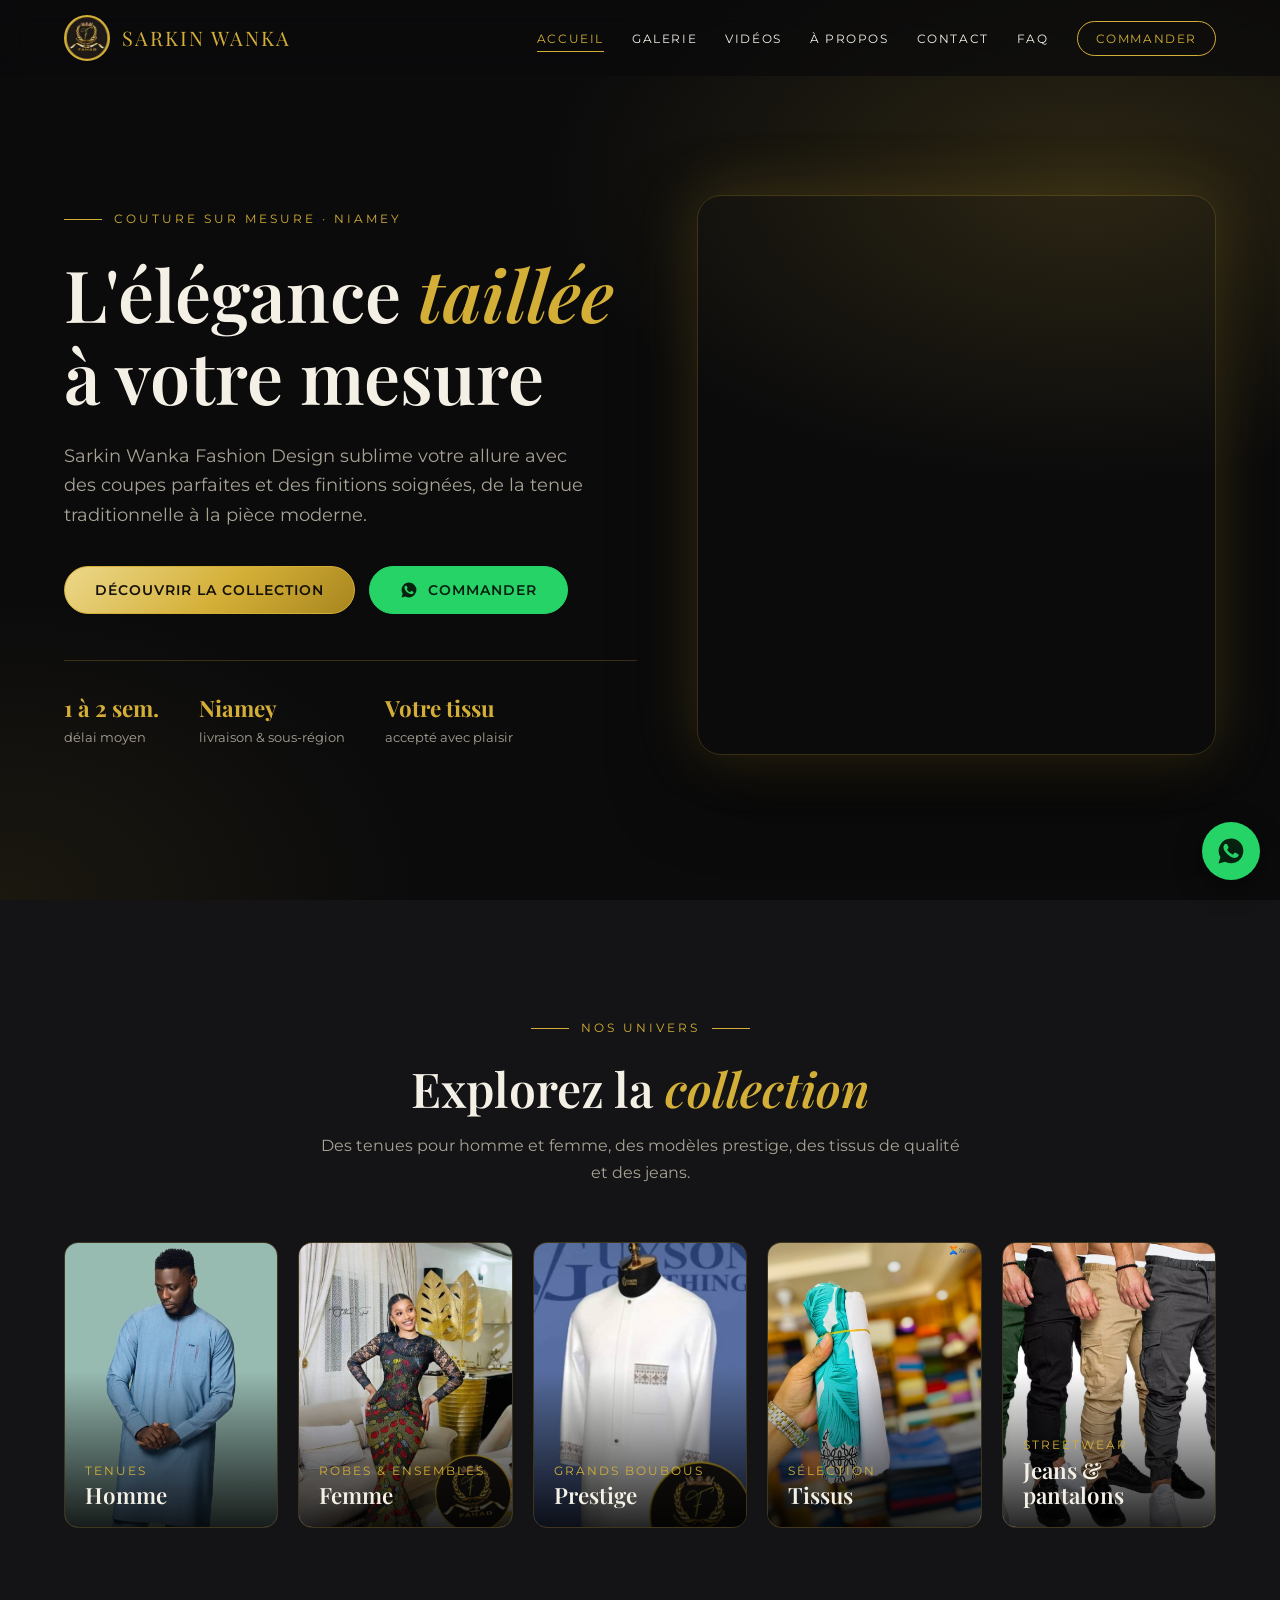
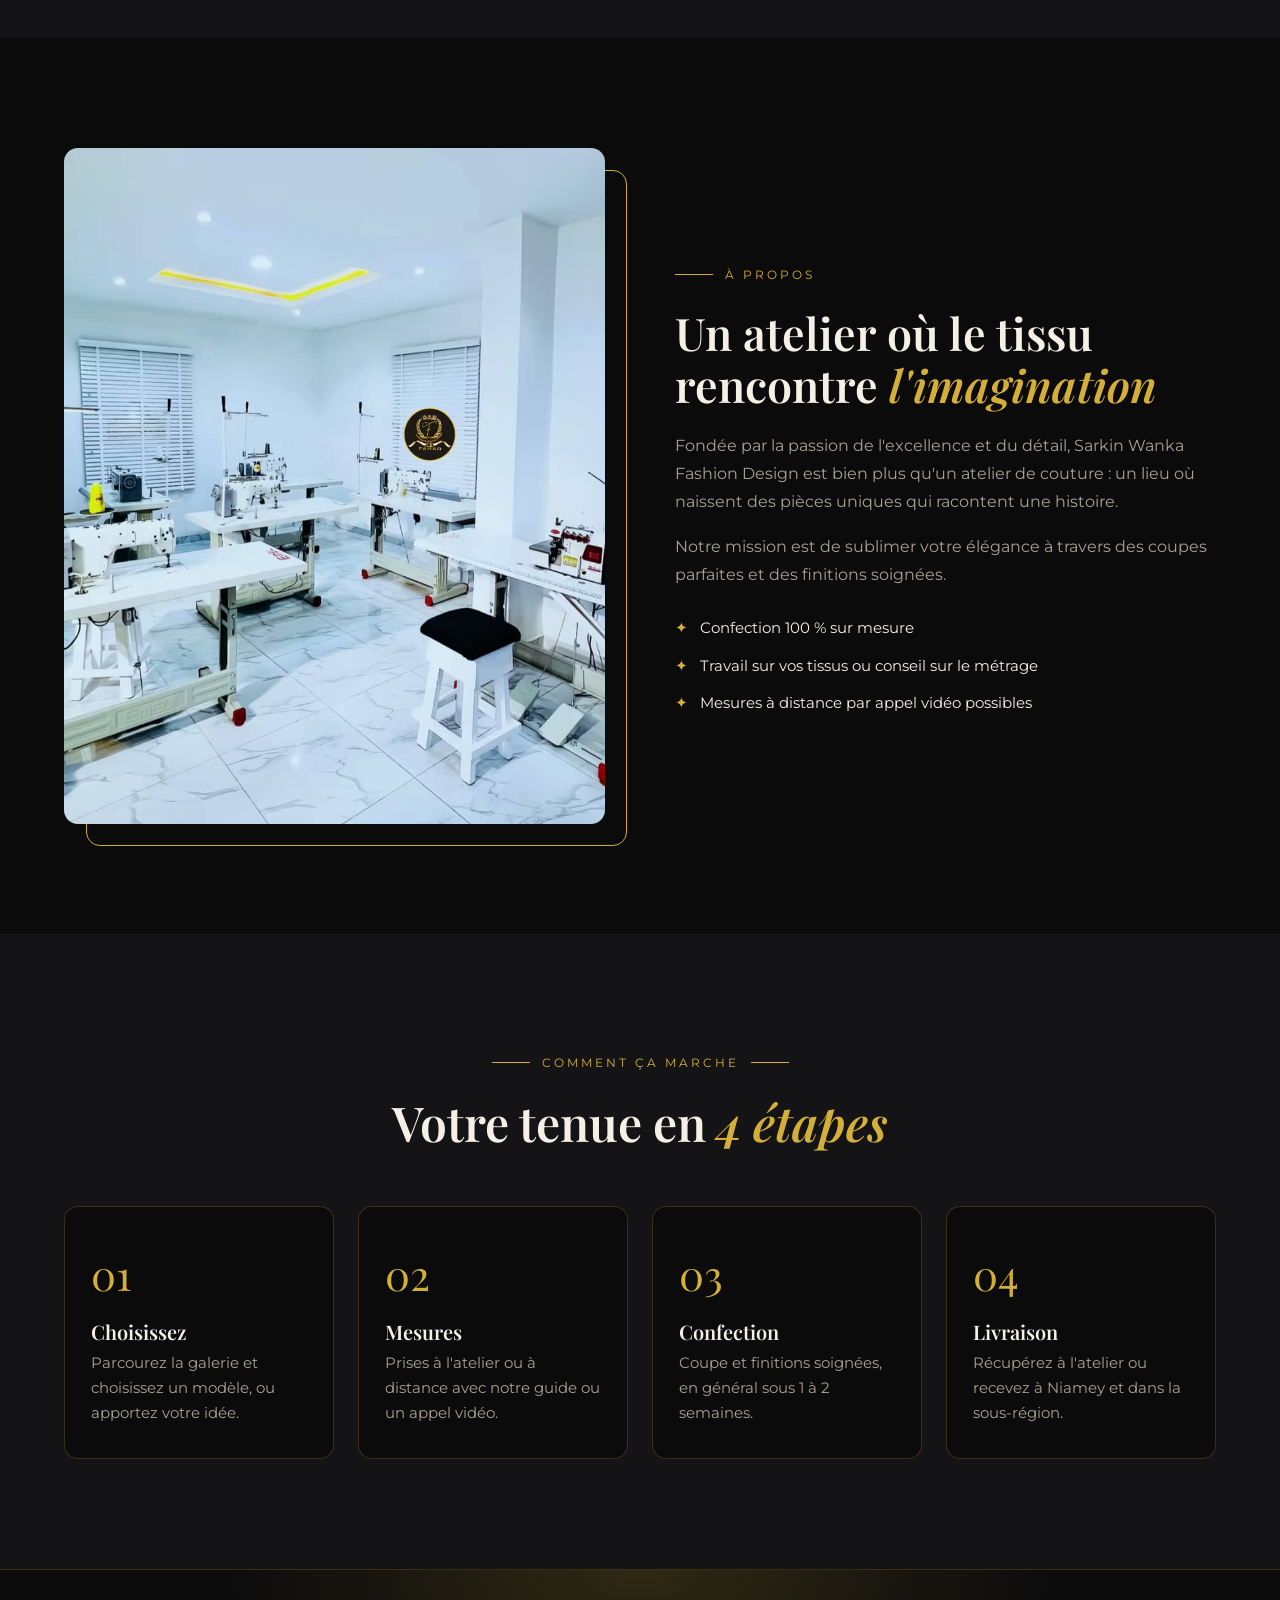
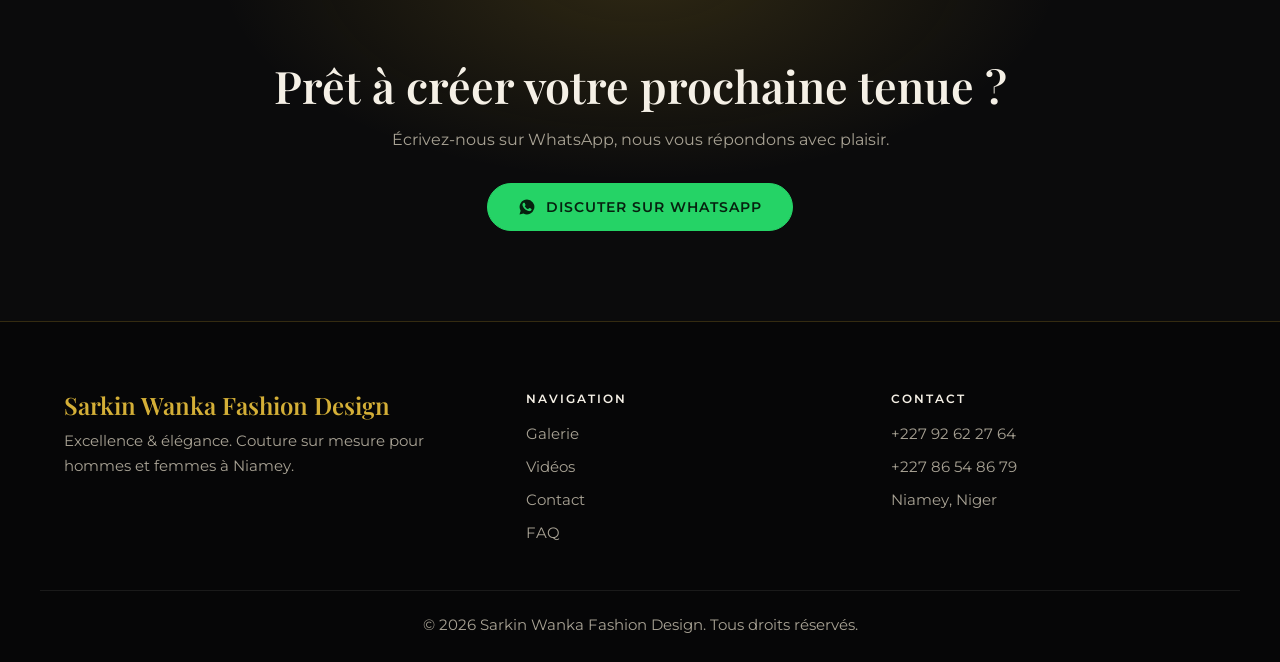
==== commit fe8a56de: "feat: remplacement du collage hero par la video du logo" ====
--- a/index.html
+++ b/index.html
@@ -56,10 +56,16 @@
                         <div><strong>Votre tissu</strong>accepté avec plaisir</div>
                     </div>
                 </div>
-                <div class="hero-collage" aria-hidden="true">
-                    <figure class="c1"><img src="img/HOM 1.jpg" alt=""></figure>
-                    <figure class="c2"><img src="img/HOM 8.jpg" alt=""></figure>
-                    <figure class="c3"><img src="img/F 1.jpg" alt=""></figure>
+                <div class="hero-video-wrap" aria-hidden="true">
+                    <video
+                        class="hero-logo-video"
+                        src="img/logo-video.mp4"
+                        autoplay
+                        loop
+                        muted
+                        playsinline
+                        aria-label="Vidéo logo Sarkin Wanka"
+                    ></video>
                 </div>
             </div>
         </section>
--- a/style.css
+++ b/style.css
@@ -102,15 +102,26 @@
 .hero-points div { font-size: .8rem; color: var(--muted); }
 .hero-points strong { display: block; font-family: var(--font-display); font-size: 1.4rem; color: var(--gold); }
 
-.hero-collage { position: relative; height: 560px; }
-.hero-collage figure {
-    position: absolute; overflow: hidden; border-radius: 160px 160px 18px 18px; border: 1px solid var(--line);
-    box-shadow: 0 30px 60px rgba(0, 0, 0, .5); background: var(--surface);
-}
-.hero-collage img { width: 100%; height: 100%; object-fit: cover; object-position: top; }
-.hero-collage .c1 { width: 270px; height: 400px; left: 4%; top: 0; }
-.hero-collage .c2 { width: 240px; height: 350px; right: 0; top: 70px; border-radius: 18px 18px 120px 120px; }
-.hero-collage .c3 { width: 210px; height: 260px; left: 28%; bottom: 0; border-radius: 18px; border: 3px solid var(--bg); outline: 1px solid var(--gold); }
+/* --- Hero Video Logo --- */
+.hero-video-wrap {
+    position: relative;
+    display: flex;
+    align-items: center;
+    justify-content: center;
+    height: 560px;
+}
+.hero-logo-video {
+    width: 100%;
+    height: 100%;
+    max-height: 560px;
+    object-fit: contain;
+    border-radius: 24px;
+    border: 1px solid var(--line);
+    box-shadow:
+        0 0 60px rgba(212, 175, 55, .22),
+        0 30px 80px rgba(0, 0, 0, .6);
+    background: transparent;
+}
 
 /* ---------- Sections ---------- */
 section { position: relative; }
@@ -245,10 +256,8 @@
 @media (max-width: 960px) {
     .hero-grid, .about-grid, .contact-grid { grid-template-columns: 1fr; gap: 50px; }
     .hero { padding-top: 110px; }
-    .hero-collage { height: 440px; max-width: 480px; margin: 0 auto; width: 100%; }
-    .hero-collage .c1 { width: 56%; height: 320px; left: 0; }
-    .hero-collage .c2 { width: 48%; height: 280px; }
-    .hero-collage .c3 { width: 42%; height: 200px; left: 26%; }
+    .hero-video-wrap { height: 380px; max-width: 480px; margin: 0 auto; width: 100%; }
+    .hero-logo-video { max-height: 380px; }
     .footer-content { grid-template-columns: 1fr 1fr; }
     .footer-info { grid-column: 1 / -1; }
     .about-image::before { inset: 14px -10px -14px 10px; }
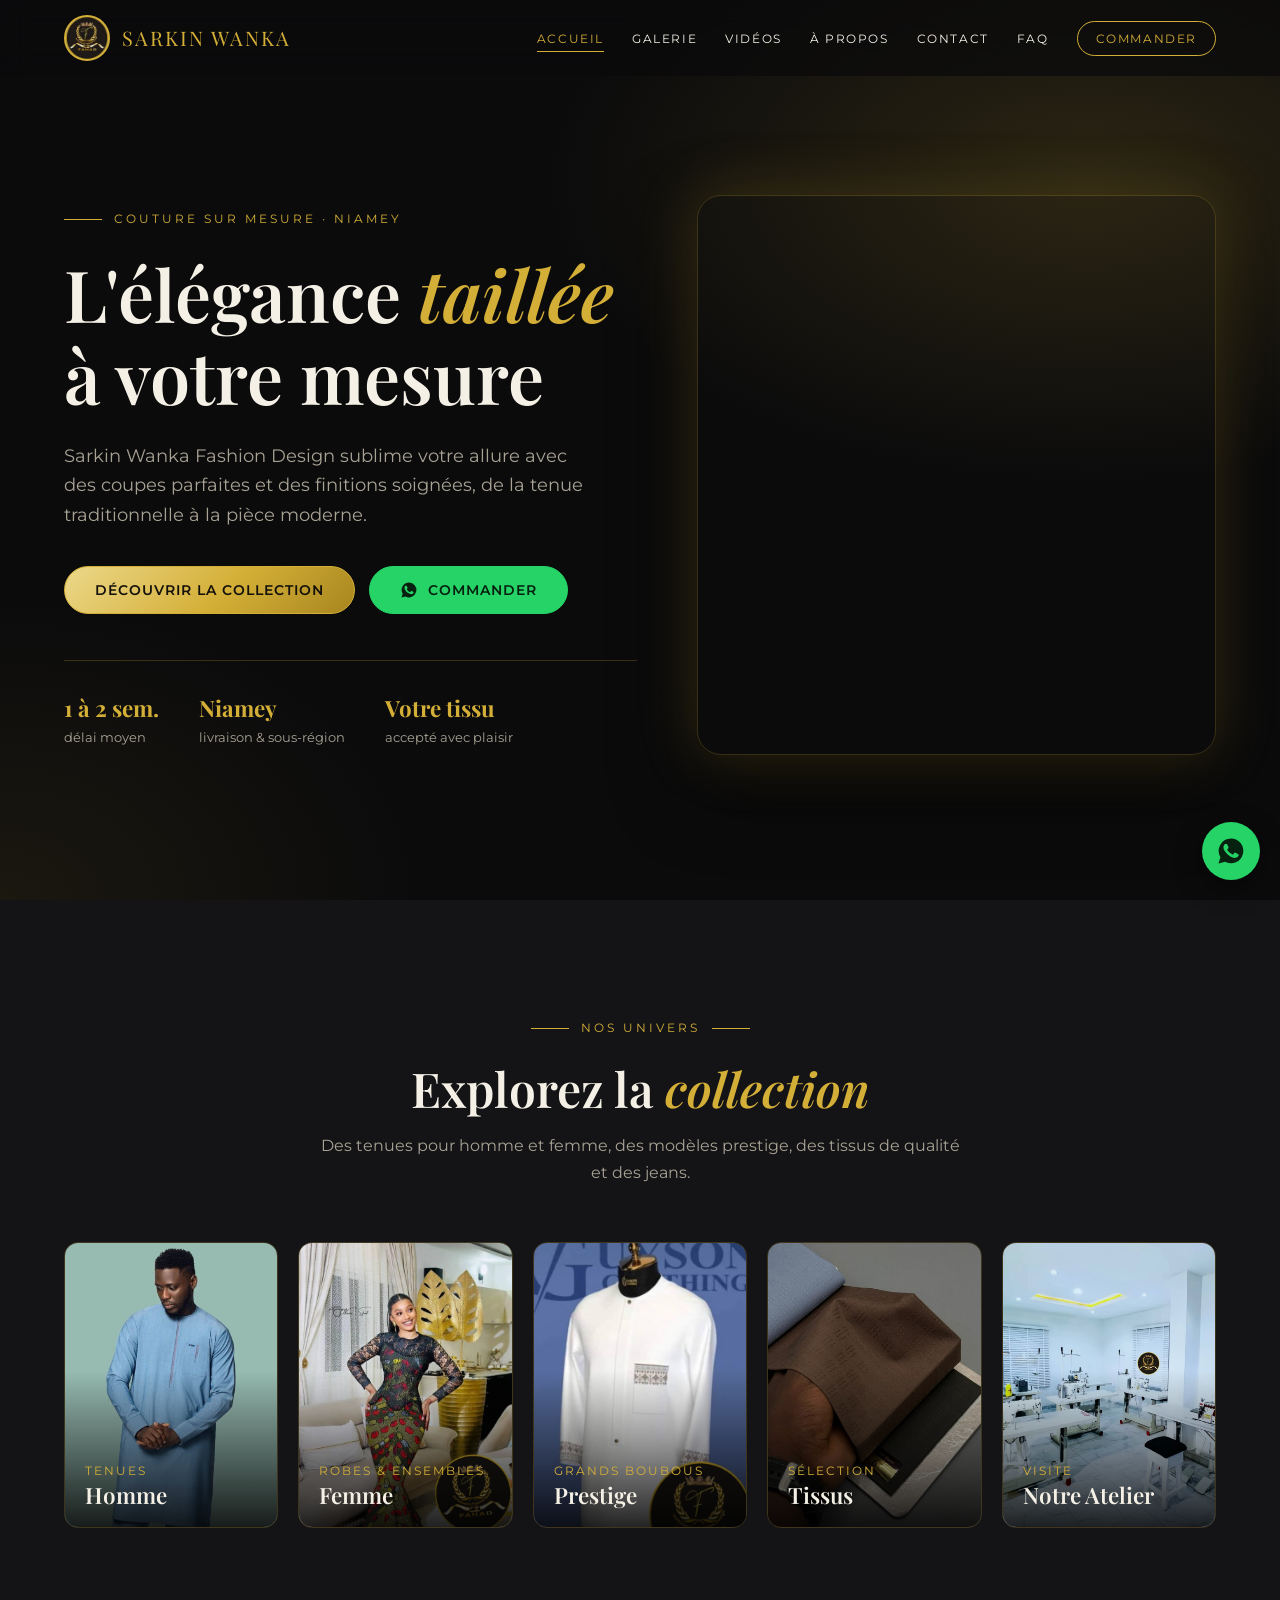
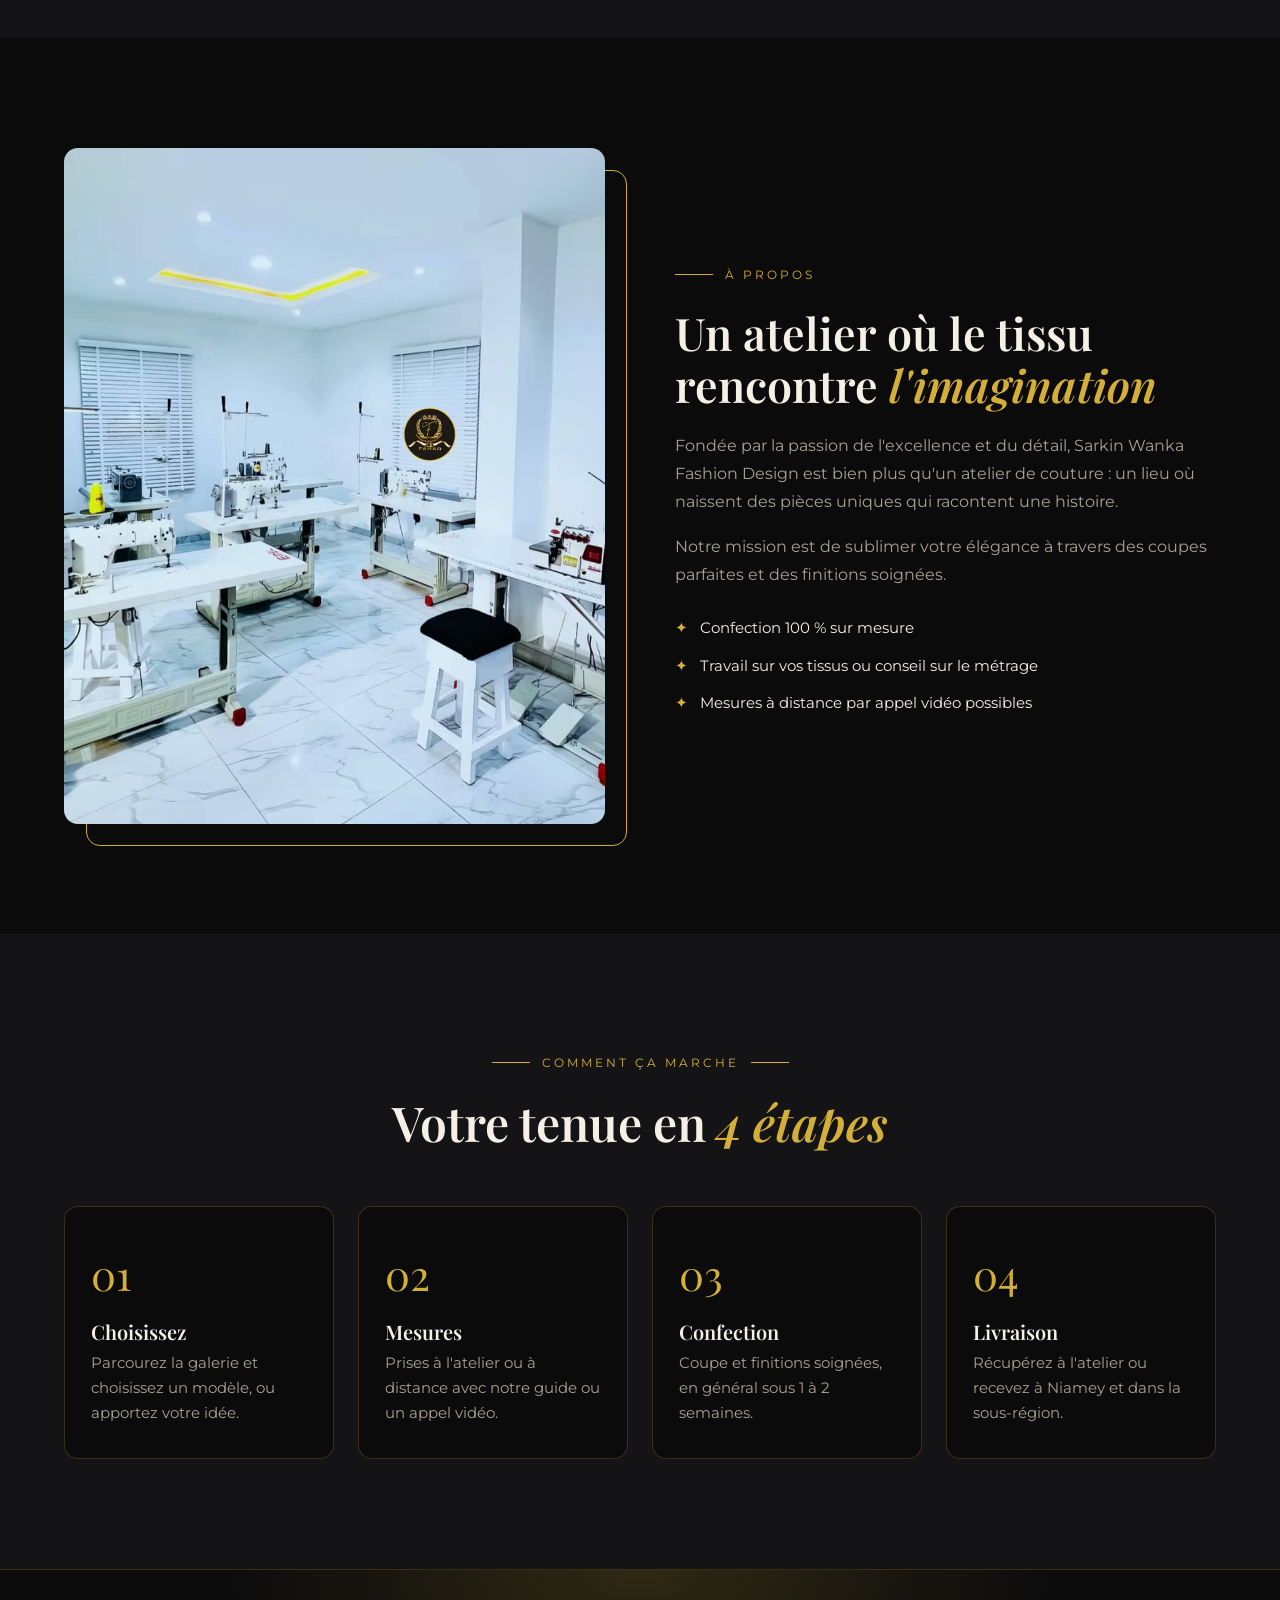
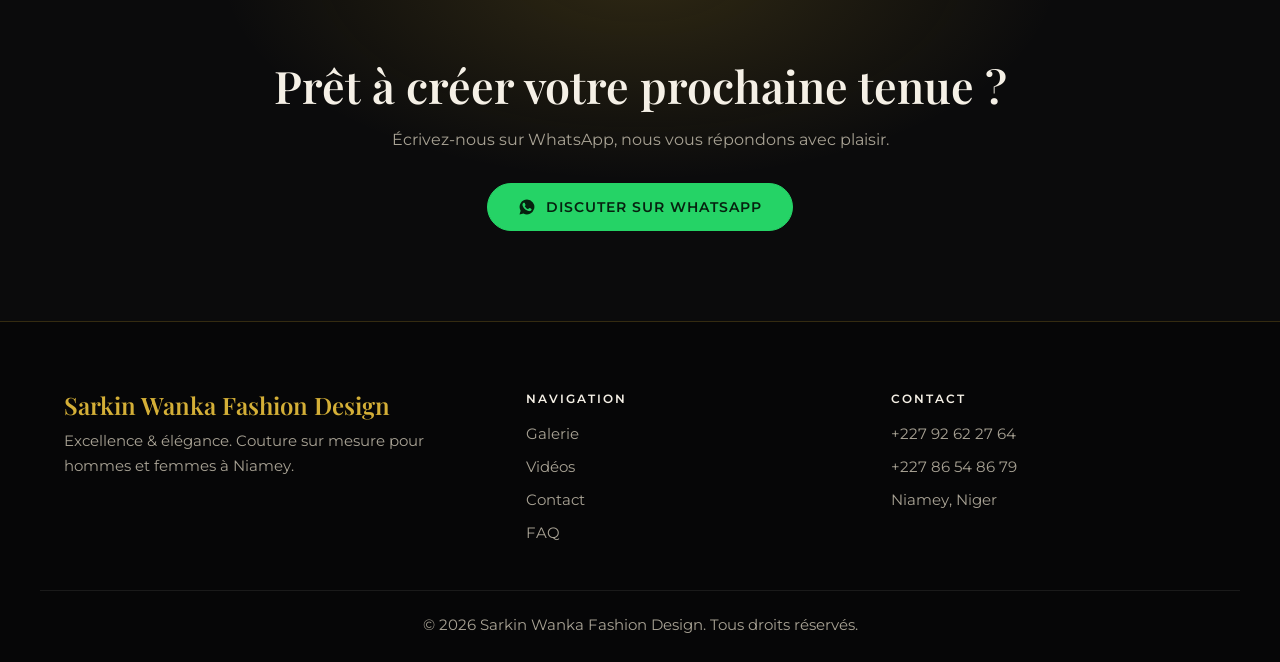
==== commit a1f69093: "fix(galerie): integration complete des nouvelles photos, optimisation fluidite native & correction i" ====
--- a/index.html
+++ b/index.html
@@ -81,8 +81,8 @@
                     <a class="collection reveal" href="galerie.html#homme"><img src="img/HOM 28.jpg" alt="Homme" loading="lazy"><div class="label"><span>Tenues</span><h3>Homme</h3></div></a>
                     <a class="collection reveal" href="galerie.html#femme"><img src="img/F 2.jpg" alt="Femme" loading="lazy"><div class="label"><span>Robes &amp; ensembles</span><h3>Femme</h3></div></a>
                     <a class="collection reveal" href="galerie.html#prestige"><img src="img/MODEL 4.jpg" alt="Prestige" loading="lazy"><div class="label"><span>Grands boubous</span><h3>Prestige</h3></div></a>
-                    <a class="collection reveal" href="galerie.html#tissus"><img src="img/TISSU POUR HOMME 19.jpg" alt="Tissus" loading="lazy"><div class="label"><span>Sélection</span><h3>Tissus</h3></div></a>
-                    <a class="collection reveal" href="galerie.html#jeans"><img src="img/PENTALON POUR HOMME GN2.jpg" alt="Jeans &amp; pantalons" loading="lazy"><div class="label"><span>Streetwear</span><h3>Jeans &amp; pantalons</h3></div></a>
+                    <a class="collection reveal" href="galerie.html#tissus"><img src="img/TYPE 1.jpg" alt="Tissus" loading="lazy"><div class="label"><span>Sélection</span><h3>Tissus</h3></div></a>
+                    <a class="collection reveal" href="galerie.html#atelier"><img src="img/ATTELIER.jpg" alt="Atelier" loading="lazy"><div class="label"><span>Visite</span><h3>Notre Atelier</h3></div></a>
                 </div>
             </div>
         </section>
--- a/style.css
+++ b/style.css
@@ -176,13 +176,73 @@
 .chip small { opacity: .65; margin-left: 4px; font-weight: 400; }
 
 .gallery-grid { display: grid; grid-template-columns: repeat(auto-fill, minmax(250px, 1fr)); gap: 18px; }
-.gallery-item { background: var(--surface); border: 1px solid var(--line); border-radius: var(--radius); overflow: hidden; display: flex; flex-direction: column; animation: fadeUp .6s var(--ease) both; }
+.gallery-item {
+    background: var(--surface);
+    border: 1px solid var(--line);
+    border-radius: var(--radius);
+    overflow: hidden;
+    display: flex;
+    flex-direction: column;
+    animation: fadeUp .5s var(--ease) both;
+    transition: transform .35s var(--ease), border-color .3s, box-shadow .35s;
+    content-visibility: auto;
+    contain-intrinsic-size: 250px 330px;
+    transform: translateZ(0);
+}
+.gallery-item:hover { transform: translateY(-6px); border-color: var(--gold); box-shadow: 0 20px 50px rgba(212, 175, 55, .15); }
 @keyframes fadeUp { from { opacity: 0; transform: translateY(18px); } to { opacity: 1; transform: none; } }
 .img-container { position: relative; aspect-ratio: 3 / 4; overflow: hidden; cursor: zoom-in; background: var(--surface-2); border: 0; padding: 0; width: 100%; display: block; }
 .img-container img { width: 100%; height: 100%; object-fit: cover; object-position: top; transition: transform .7s var(--ease); }
-.img-container:hover img { transform: scale(1.06); }
-.zoom-tag { position: absolute; right: 12px; top: 12px; background: rgba(0, 0, 0, .6); color: var(--gold); font-size: .68rem; letter-spacing: 1.5px; text-transform: uppercase; padding: 5px 11px; border-radius: 999px; opacity: 0; transition: opacity .3s; }
+.img-container:hover img { transform: scale(1.08); }
+
+/* ── Lazy load fluide ── */
+.img-lazy {
+    opacity: 0;
+    transition: opacity .5s ease, transform .7s var(--ease);
+    background: var(--surface-2);
+    will-change: opacity;
+}
+.img-lazy.img-loaded { opacity: 1; }
+.img-error .img-lazy { opacity: .3; filter: grayscale(1); }
+
+/* Skeleton shimmer pendant le chargement */
+.img-container::after {
+    content: '';
+    position: absolute; inset: 0;
+    background: linear-gradient(90deg,
+        transparent 0%, rgba(212,175,55,.06) 50%, transparent 100%);
+    background-size: 200% 100%;
+    animation: shimmer 1.6s infinite;
+    pointer-events: none;
+    opacity: 1;
+    transition: opacity .3s;
+}
+.img-container.loaded::after,
+.img-container:has(.img-loaded)::after { opacity: 0; animation: none; visibility: hidden; }
+@keyframes shimmer { from { background-position: 200% 0; } to { background-position: -200% 0; } }
+.zoom-tag {
+    position: absolute; right: 12px; top: 12px;
+    background: rgba(0, 0, 0, .72); color: var(--gold);
+    font-size: .68rem; letter-spacing: 1.5px; text-transform: uppercase;
+    padding: 5px 11px; border-radius: 999px;
+    border: 1px solid rgba(212,175,55,.4);
+    opacity: 0; transition: opacity .3s;
+    display: flex; align-items: center; gap: 5px;
+}
+.zoom-tag::before { content: '⊕'; font-size: .9rem; }
 .img-container:hover .zoom-tag, .img-container:focus-visible .zoom-tag { opacity: 1; }
+
+/* Badge premium sur chaque carte */
+.premium-badge {
+    position: absolute; left: 12px; top: 12px;
+    background: linear-gradient(135deg, var(--gold-soft), var(--gold));
+    color: #14110a; font-size: .58rem; font-weight: 700;
+    letter-spacing: 1.5px; text-transform: uppercase;
+    padding: 4px 10px; border-radius: 999px;
+    display: flex; align-items: center; gap: 4px;
+}
+.premium-badge svg { width: 10px; height: 10px; fill: currentColor; }
+
 .item-info { padding: 14px 16px 16px; display: flex; justify-content: space-between; align-items: center; gap: 10px; }
 .item-info h3 { font-family: var(--font-body); font-size: .88rem; font-weight: 600; line-height: 1.3; }
 .item-info p { font-size: .7rem; color: var(--gold); letter-spacing: 1.4px; text-transform: uppercase; }
@@ -191,16 +251,253 @@
 .item-info .wa-btn { padding: 10px; flex: none; }
 .load-more { text-align: center; margin-top: 44px; }
 
-.lightbox { position: fixed; inset: 0; z-index: 2000; background: rgba(5, 5, 6, .95); display: none; align-items: center; justify-content: center; flex-direction: column; gap: 16px; padding: 60px 70px 24px; }
+/* ===== LIGHTBOX PREMIUM EXPERT ===== */
+.lightbox {
+    position: fixed; inset: 0; z-index: 2000;
+    background: radial-gradient(ellipse at center, rgba(10,9,8,.97) 0%, rgba(5,5,6,.99) 100%);
+    display: none; flex-direction: column;
+    align-items: center; justify-content: center;
+    gap: 0; padding: 0;
+    animation: lbFadeIn .3s var(--ease);
+}
+@keyframes lbFadeIn { from { opacity: 0; } to { opacity: 1; } }
 .lightbox.open { display: flex; }
-.lightbox-content { max-width: 100%; max-height: calc(100vh - 170px); object-fit: contain; border-radius: 8px; }
-.lb-btn { position: absolute; background: rgba(255, 255, 255, .08); border: 1px solid var(--line); color: var(--text); width: 46px; height: 46px; border-radius: 50%; font-size: 1.4rem; cursor: pointer; display: grid; place-items: center; transition: background .25s, color .25s; }
-.lb-btn:hover { background: var(--gold); color: #111; }
-.lb-close { top: 18px; right: 18px; }
-.lb-prev { left: 16px; top: 50%; transform: translateY(-50%); }
-.lb-next { right: 16px; top: 50%; transform: translateY(-50%); }
-.lb-meta { display: flex; align-items: center; gap: 18px; flex-wrap: wrap; justify-content: center; }
-.lb-meta span { color: var(--muted); font-size: .85rem; }
+
+/* Fond doré subtil */
+.lightbox::before {
+    content: '';
+    position: absolute; inset: 0; pointer-events: none; z-index: 0;
+    background:
+        radial-gradient(600px 600px at 15% 20%, rgba(212,175,55,.06), transparent 60%),
+        radial-gradient(400px 400px at 85% 80%, rgba(212,175,55,.04), transparent 60%);
+}
+
+/* Badge premium en haut */
+.lb-premium-badge {
+    position: absolute; top: 18px; left: 50%; transform: translateX(-50%);
+    background: linear-gradient(135deg, rgba(212,175,55,.18), rgba(212,175,55,.08));
+    border: 1px solid rgba(212,175,55,.4);
+    color: var(--gold); font-size: .65rem; font-weight: 700;
+    letter-spacing: 2px; text-transform: uppercase;
+    padding: 6px 18px; border-radius: 999px;
+    display: flex; align-items: center; gap: 7px; z-index: 10;
+    backdrop-filter: blur(8px);
+}
+.lb-premium-badge svg { width: 12px; height: 12px; fill: currentColor; }
+
+/* Boutons nav */
+.lb-btn {
+    position: absolute; z-index: 10;
+    background: rgba(255,255,255,.07);
+    border: 1px solid rgba(212,175,55,.25);
+    color: var(--text); border-radius: 50%;
+    cursor: pointer; display: grid; place-items: center;
+    transition: all .3s var(--ease);
+    backdrop-filter: blur(8px);
+}
+.lb-btn:hover { background: var(--gold); border-color: var(--gold); color: #111; transform: scale(1.1); }
+.lb-btn svg { pointer-events: none; }
+.lb-close { top: 18px; right: 18px; width: 44px; height: 44px; }
+.lb-close svg { width: 20px; height: 20px; stroke: currentColor; fill: none; }
+.lb-prev { left: 20px; top: 50%; transform: translateY(-50%); width: 52px; height: 52px; }
+.lb-next { right: 20px; top: 50%; transform: translateY(-50%); width: 52px; height: 52px; }
+.lb-prev:hover { transform: translateY(-50%) scale(1.1); }
+.lb-next:hover { transform: translateY(-50%) scale(1.1); }
+.lb-prev svg, .lb-next svg { width: 22px; height: 22px; stroke: currentColor; fill: none; }
+
+/* Zone image */
+.lb-image-wrap {
+    position: relative; z-index: 1;
+    display: flex; align-items: center; justify-content: center;
+    flex: 1; padding: 70px 100px 10px;
+    max-height: calc(100vh - 190px);
+}
+.lightbox-content {
+    max-width: 100%; max-height: 100%;
+    object-fit: contain;
+    border-radius: 12px;
+    box-shadow:
+        0 0 0 1px rgba(212,175,55,.2),
+        0 30px 80px rgba(0,0,0,.7),
+        0 0 60px rgba(212,175,55,.08);
+    animation: lbImgIn .4s var(--ease);
+}
+@keyframes lbImgIn { from { opacity: 0; transform: scale(.96); } to { opacity: 1; transform: none; } }
+.lb-image-glow {
+    position: absolute; inset: 0; pointer-events: none;
+    background: radial-gradient(ellipse at center, rgba(212,175,55,.06), transparent 70%);
+    border-radius: 12px;
+}
+
+/* Panneau d'infos + actions */
+.lb-panel {
+    width: 100%; z-index: 5;
+    padding: 14px 24px 18px;
+    background: rgba(11,11,12,.85);
+    border-top: 1px solid rgba(212,175,55,.18);
+    backdrop-filter: blur(16px);
+    display: flex; flex-direction: column; gap: 12px;
+}
+.lb-info {
+    display: flex; align-items: center; justify-content: space-between; gap: 12px; flex-wrap: wrap;
+}
+.lb-title-wrap { display: flex; align-items: center; gap: 10px; flex-wrap: wrap; }
+.lb-cat-badge {
+    background: rgba(212,175,55,.15); border: 1px solid rgba(212,175,55,.35);
+    color: var(--gold); font-size: .6rem; font-weight: 700;
+    letter-spacing: 1.8px; text-transform: uppercase;
+    padding: 3px 10px; border-radius: 999px;
+}
+.lb-panel h3 { font-family: var(--font-body); font-size: .92rem; font-weight: 700; color: var(--text); }
+.lb-count-pill {
+    font-size: .72rem; color: var(--muted); letter-spacing: 1px;
+    background: rgba(255,255,255,.06); border: 1px solid var(--line);
+    padding: 4px 12px; border-radius: 999px; white-space: nowrap;
+}
+
+/* Actions premium */
+.lb-actions {
+    display: flex; gap: 10px; flex-wrap: wrap; justify-content: center;
+}
+.lb-action-btn {
+    display: flex; align-items: center; gap: 10px;
+    padding: 10px 18px; border-radius: 12px;
+    border: 1px solid rgba(255,255,255,.1);
+    background: rgba(255,255,255,.05);
+    color: var(--text); text-decoration: none; cursor: pointer;
+    font-family: var(--font-body); font-size: .82rem;
+    transition: all .3s var(--ease);
+    flex: 1; min-width: 150px; max-width: 220px;
+    backdrop-filter: blur(8px);
+}
+.lb-action-btn:hover { transform: translateY(-3px); }
+.lb-action-icon {
+    width: 38px; height: 38px; border-radius: 10px;
+    display: grid; place-items: center; flex: none;
+    transition: transform .3s;
+}
+.lb-action-btn:hover .lb-action-icon { transform: scale(1.1); }
+.lb-action-icon svg { width: 20px; height: 20px; }
+.lb-action-label { display: flex; flex-direction: column; gap: 2px; }
+.lb-action-label strong { font-size: .82rem; font-weight: 700; }
+.lb-action-label small { font-size: .65rem; opacity: .7; font-weight: 400; }
+
+/* Commander (vert WhatsApp) */
+.lb-action-order { border-color: rgba(37,211,102,.3); }
+.lb-action-order:hover { background: rgba(37,211,102,.12); border-color: var(--wa); box-shadow: 0 8px 24px rgba(37,211,102,.15); }
+.lb-action-order .lb-action-icon { background: rgba(37,211,102,.15); color: var(--wa); }
+.lb-action-order .lb-action-icon svg { fill: var(--wa); }
+
+/* Télécharger (doré) */
+.lb-action-download { border-color: rgba(212,175,55,.3); }
+.lb-action-download:hover { background: rgba(212,175,55,.1); border-color: var(--gold); box-shadow: 0 8px 24px rgba(212,175,55,.12); }
+.lb-action-download .lb-action-icon { background: rgba(212,175,55,.15); color: var(--gold); }
+
+/* Suggestion (bleu) */
+.lb-action-suggest { border-color: rgba(100,160,255,.25); }
+.lb-action-suggest:hover { background: rgba(100,160,255,.08); border-color: rgba(100,160,255,.5); box-shadow: 0 8px 24px rgba(100,160,255,.1); }
+.lb-action-suggest .lb-action-icon { background: rgba(100,160,255,.12); color: #64a0ff; }
+.lb-action-suggest .lb-action-icon svg { fill: #64a0ff; }
+
+/* Partager (violet) */
+.lb-action-share { border-color: rgba(180,120,255,.25); }
+.lb-action-share:hover { background: rgba(180,120,255,.08); border-color: rgba(180,120,255,.5); box-shadow: 0 8px 24px rgba(180,120,255,.1); }
+.lb-action-share .lb-action-icon { background: rgba(180,120,255,.12); color: #b478ff; }
+.lb-action-share .lb-action-icon svg { fill: #b478ff; }
+
+/* ===== MODAL SUGGESTION ===== */
+.suggestion-modal {
+    position: fixed; inset: 0; z-index: 3000;
+    background: rgba(5,5,6,.88);
+    display: none; align-items: center; justify-content: center;
+    padding: 20px; backdrop-filter: blur(8px);
+    animation: lbFadeIn .3s var(--ease);
+}
+.suggestion-modal.open { display: flex; }
+.suggestion-card {
+    background: var(--surface);
+    border: 1px solid rgba(212,175,55,.3);
+    border-radius: 20px;
+    width: 100%; max-width: 480px;
+    box-shadow: 0 40px 100px rgba(0,0,0,.7), 0 0 0 1px rgba(212,175,55,.1);
+    animation: slideUp .4s var(--ease);
+    overflow: hidden;
+}
+@keyframes slideUp { from { opacity: 0; transform: translateY(30px) scale(.97); } to { opacity: 1; transform: none; } }
+.suggestion-header {
+    display: flex; align-items: center; gap: 14px;
+    padding: 20px 22px 16px;
+    border-bottom: 1px solid var(--line);
+}
+.suggestion-icon {
+    width: 44px; height: 44px; border-radius: 12px; flex: none;
+    background: rgba(100,160,255,.12); border: 1px solid rgba(100,160,255,.25);
+    display: grid; place-items: center; color: #64a0ff;
+}
+.suggestion-icon svg { width: 22px; height: 22px; fill: currentColor; }
+.suggestion-header h3 { font-family: var(--font-body); font-size: 1rem; font-weight: 700; margin-bottom: 2px; }
+.suggestion-header p { font-size: .72rem; color: var(--muted); }
+.suggestion-close {
+    margin-left: auto; background: rgba(255,255,255,.07); border: 1px solid var(--line);
+    color: var(--text); width: 36px; height: 36px; border-radius: 50%; cursor: pointer;
+    font-size: 1.3rem; display: grid; place-items: center; transition: all .25s; flex: none;
+}
+.suggestion-close:hover { background: var(--gold); color: #111; border-color: var(--gold); }
+.suggestion-preview {
+    display: flex; align-items: center; gap: 14px;
+    padding: 14px 22px; background: rgba(212,175,55,.04);
+    border-bottom: 1px solid var(--line);
+}
+.suggestion-preview img {
+    width: 52px; height: 60px; object-fit: cover; object-position: top;
+    border-radius: 8px; border: 1px solid rgba(212,175,55,.3); flex: none;
+}
+.suggestion-preview span { font-size: .84rem; font-weight: 600; color: var(--gold); }
+.suggestion-body { padding: 18px 22px 20px; display: grid; gap: 14px; }
+.suggestion-field label { display: block; font-size: .68rem; letter-spacing: 1.5px; text-transform: uppercase; color: var(--muted); margin-bottom: 6px; }
+.suggestion-field input,
+.suggestion-field select,
+.suggestion-field textarea {
+    width: 100%; background: var(--bg); color: var(--text);
+    border: 1px solid var(--line); border-radius: 10px;
+    padding: 11px 14px; font: 400 .9rem var(--font-body);
+    transition: border-color .25s;
+}
+.suggestion-field input:focus,
+.suggestion-field select:focus,
+.suggestion-field textarea:focus { outline: none; border-color: var(--gold); }
+.suggestion-field textarea { min-height: 90px; resize: vertical; }
+.suggestion-actions { display: flex; gap: 10px; justify-content: flex-end; padding-top: 4px; }
+.suggestion-cancel {
+    padding: 10px 20px; border-radius: 999px;
+    background: transparent; border: 1px solid var(--line);
+    color: var(--muted); cursor: pointer; font: 600 .78rem var(--font-body);
+    letter-spacing: 1px; transition: all .25s;
+}
+.suggestion-cancel:hover { border-color: var(--gold); color: var(--gold); }
+.suggestion-send {
+    display: inline-flex; align-items: center; gap: 8px;
+    padding: 10px 22px; border-radius: 999px;
+    background: var(--wa); color: #06210f;
+    font: 700 .78rem var(--font-body); letter-spacing: 1px;
+    text-decoration: none; transition: all .25s;
+}
+.suggestion-send:hover { background: #3be07c; transform: translateY(-2px); box-shadow: 0 8px 20px rgba(37,211,102,.25); }
+.suggestion-send svg { width: 16px; height: 16px; fill: currentColor; }
+
+/* ===== TOAST ===== */
+.lb-toast {
+    position: fixed; bottom: 90px; left: 50%; transform: translateX(-50%) translateY(20px);
+    background: rgba(20,20,22,.95); border: 1px solid rgba(212,175,55,.4);
+    color: var(--text); padding: 12px 24px; border-radius: 999px;
+    font-size: .82rem; font-weight: 600; letter-spacing: .5px;
+    z-index: 4000; opacity: 0; pointer-events: none;
+    transition: opacity .3s, transform .3s;
+    display: flex; align-items: center; gap: 10px;
+    backdrop-filter: blur(12px); white-space: nowrap;
+    box-shadow: 0 10px 40px rgba(0,0,0,.5);
+}
+.lb-toast.show { opacity: 1; transform: translateX(-50%) translateY(0); }
 
 .videos { display: grid; grid-template-columns: repeat(auto-fit, minmax(240px, 1fr)); gap: 26px; max-width: 900px; margin: 0 auto; }
 .video-card { border: 1px solid var(--line); border-radius: var(--radius); overflow: hidden; background: var(--surface-2); }
@@ -278,10 +575,19 @@
     .item-info h3 { font-size: .78rem; }
     .item-info p { display: none; }
     .card { padding: 26px 22px; }
-    .lightbox { padding: 64px 10px 20px; }
+    .footer-content { grid-template-columns: 1fr; }
+
+    /* Lightbox mobile */
+    .lb-image-wrap { padding: 55px 48px 8px; }
     .lb-prev { left: 6px; }
     .lb-next { right: 6px; }
-    .footer-content { grid-template-columns: 1fr; }
+    .lb-actions { gap: 7px; }
+    .lb-action-btn { min-width: 130px; padding: 8px 12px; }
+    .lb-action-label small { display: none; }
+    .suggestion-card { border-radius: 16px; }
+    .suggestion-header { padding: 16px 18px 14px; }
+    .suggestion-body { padding: 14px 18px 16px; }
+    .lb-toast { font-size: .75rem; padding: 10px 18px; max-width: 85vw; white-space: normal; text-align: center; }
 }
 @media (prefers-reduced-motion: reduce) {
     *, *::before, *::after { animation: none !important; transition: none !important; scroll-behavior: auto !important; }
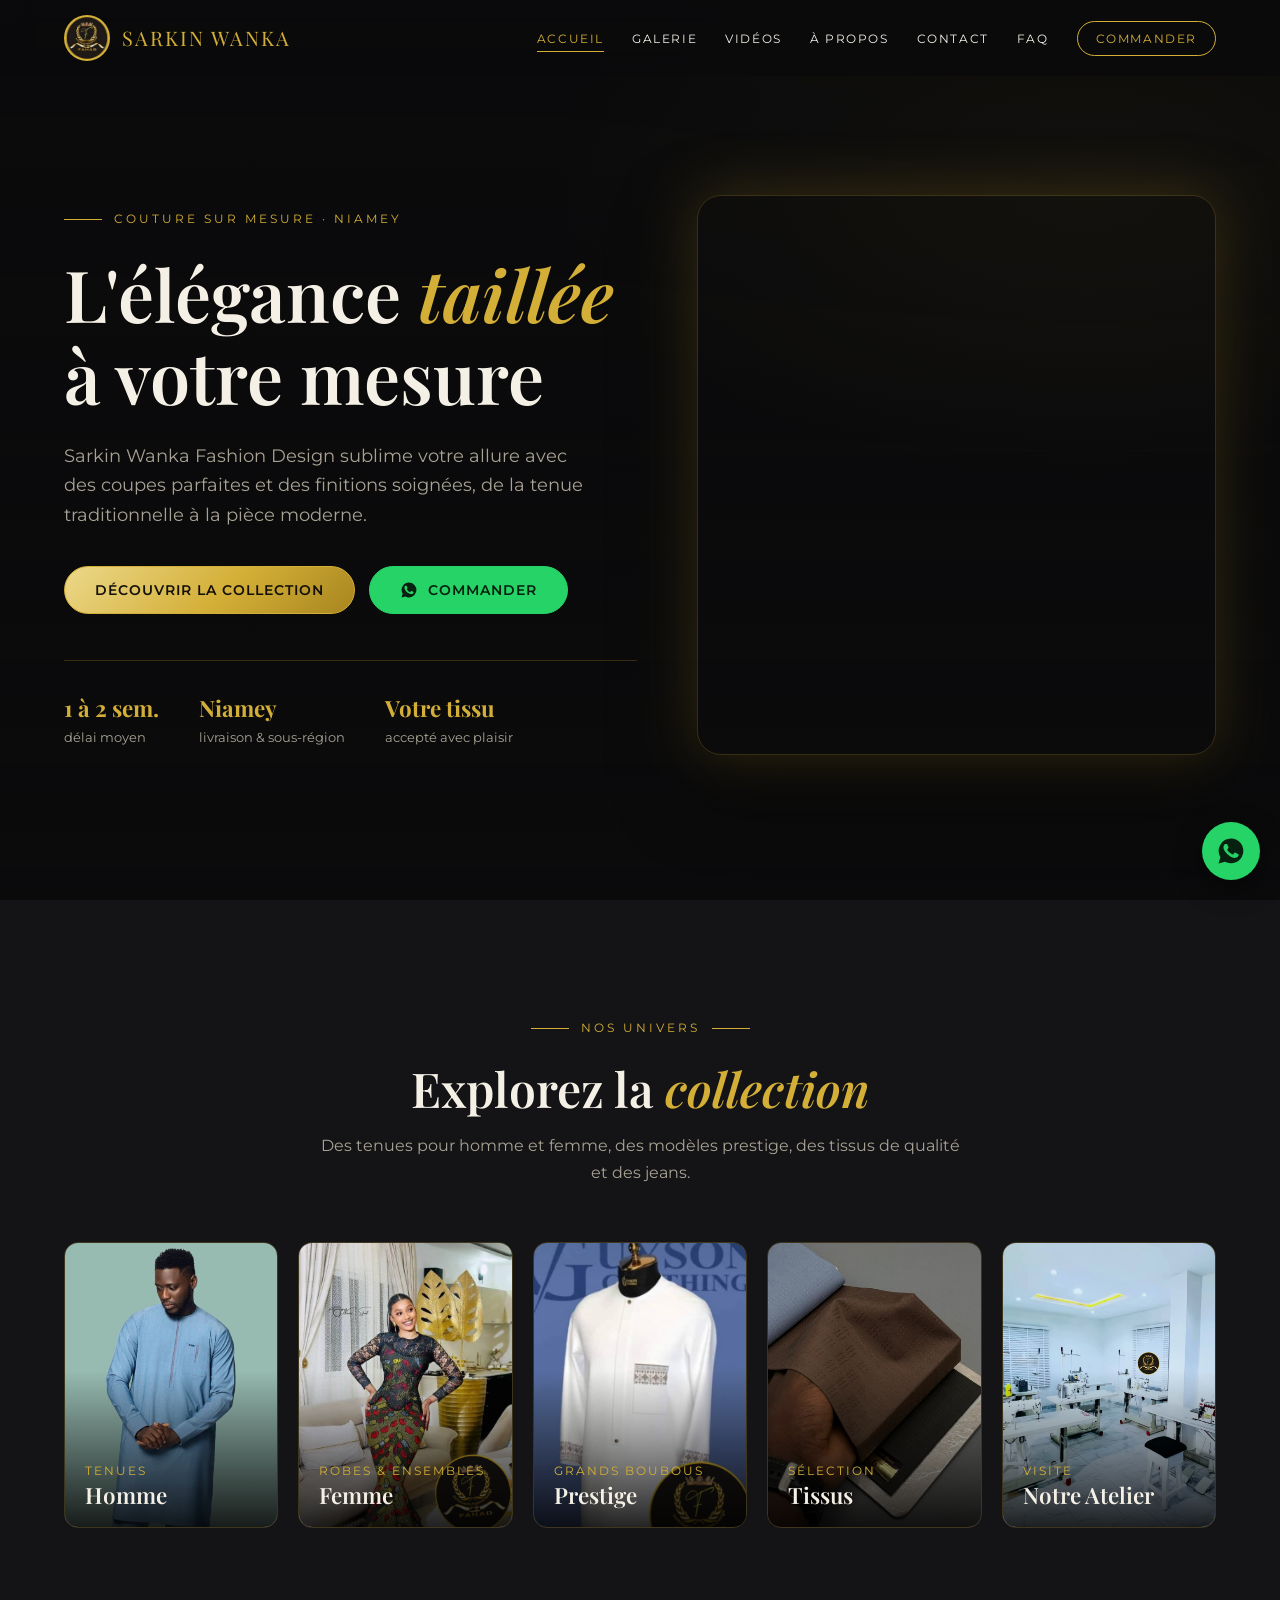
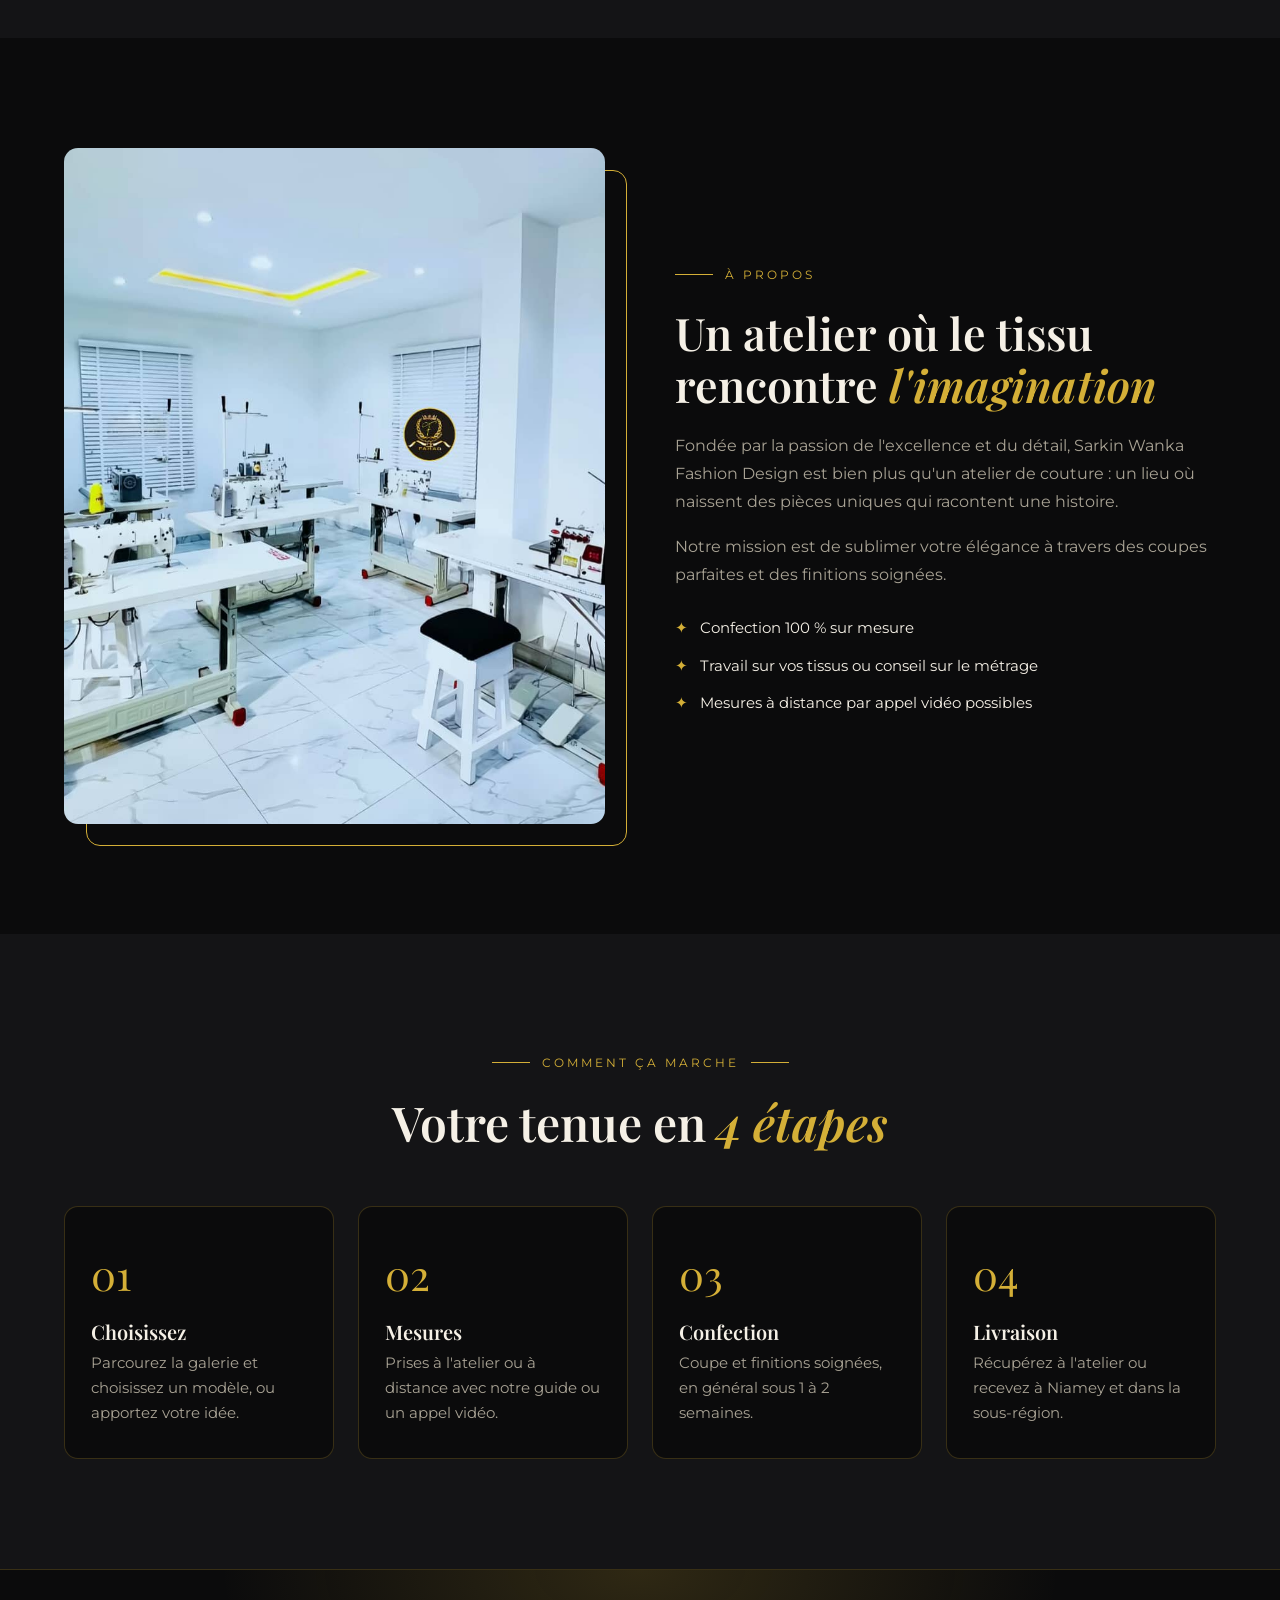
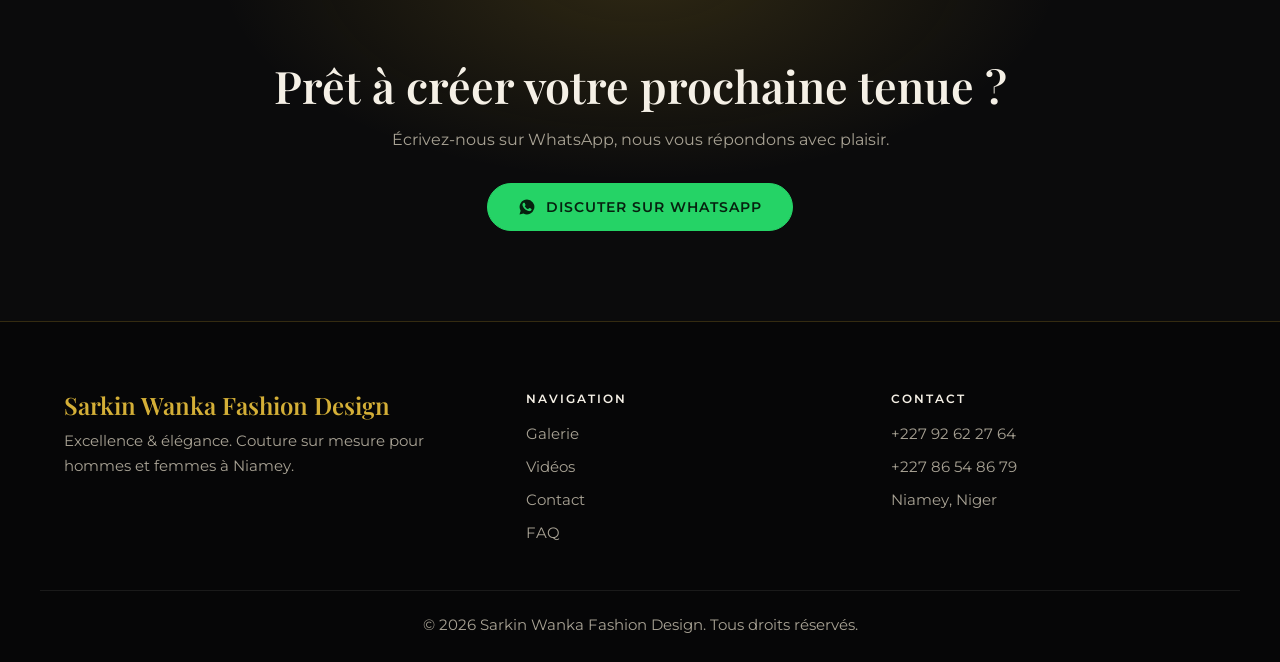
==== commit 8f88f159: "feat: video atelier en bg accueil + retrait liste videos + responsive complet tous ecrans" ====
--- a/index.html
+++ b/index.html
@@ -39,6 +39,18 @@
         </nav>
     </header>
     <main id="main">
+
+        <!-- Vidéo d'atelier en arrière-plan de la page d'accueil -->
+        <div class="hero-bg-video-wrap" aria-hidden="true">
+            <video
+                class="hero-bg-video"
+                src="img/VID-20261115-WA0000.mp4"
+                autoplay loop muted playsinline
+                preload="metadata"
+                aria-label="Ambiance atelier Sarkin Wanka"
+            ></video>
+            <div class="hero-bg-overlay"></div>
+        </div>
 
         <section class="hero">
             <div class="container hero-grid">
--- a/style.css
+++ b/style.css
@@ -84,12 +84,36 @@
 .btn svg, .wa-btn svg { width: 18px; height: 18px; fill: currentColor; flex: none; }
 
 /* ---------- Hero ---------- */
+
+/* === Vidéo arrière-plan (page d'accueil) === */
+.hero-bg-video-wrap {
+    position: fixed;
+    inset: 0;
+    z-index: -2;
+    pointer-events: none;
+    overflow: hidden;
+}
+.hero-bg-video {
+    width: 100%;
+    height: 100%;
+    object-fit: cover;
+    object-position: center;
+    /* Réduit la luminosité à 30% pour ne pas gêner la lecture du texte */
+    filter: brightness(0.30) saturate(0.8);
+}
+/* Surcouche semi-transparente dorée/sombre pour l'élégance */
+.hero-bg-overlay {
+    position: absolute;
+    inset: 0;
+    background:
+        linear-gradient(to bottom, rgba(11,11,12,.70) 0%, rgba(11,11,12,.45) 50%, rgba(11,11,12,.85) 100%),
+        radial-gradient(900px 500px at 85% 20%, rgba(212,175,55,.10), transparent 60%);
+    pointer-events: none;
+}
+
 .hero {
     min-height: 100vh; padding: 130px 0 80px; position: relative; overflow: hidden; display: flex; align-items: center;
-    background:
-        radial-gradient(900px 500px at 85% 20%, rgba(212, 175, 55, .16), transparent 60%),
-        radial-gradient(700px 500px at 0% 100%, rgba(212, 175, 55, .08), transparent 60%),
-        var(--bg);
+    background: transparent;
 }
 .hero-grid { display: grid; grid-template-columns: 1.05fr .95fr; gap: 60px; align-items: center; }
 .eyebrow { display: inline-flex; align-items: center; gap: 12px; font-size: .75rem; letter-spacing: 3px; text-transform: uppercase; color: var(--gold); margin-bottom: 22px; }
@@ -168,7 +192,177 @@
 .page-hero { padding: 150px 0 50px; text-align: center; background: radial-gradient(700px 300px at 50% 0, rgba(212, 175, 55, .13), transparent 70%); }
 .page-hero p { color: var(--muted); max-width: 560px; margin: 14px auto 0; }
 
-/* ---------- Galerie ---------- */
+/* ══════════════════════════════════════════════
+   HERO GALERIE EXPERT
+══════════════════════════════════════════════ */
+.gallery-hero {
+    position: relative; padding: 130px 0 70px; overflow: hidden;
+    background: var(--bg);
+}
+.gallery-hero-bg {
+    position: absolute; inset: 0; pointer-events: none;
+    background:
+        radial-gradient(900px 600px at 20% 50%, rgba(212,175,55,.12), transparent 60%),
+        radial-gradient(600px 500px at 80% 20%, rgba(212,175,55,.07), transparent 60%),
+        radial-gradient(400px 300px at 50% 100%, rgba(212,175,55,.05), transparent 70%);
+}
+.gallery-hero-content {
+    display: grid; grid-template-columns: 1fr 420px; gap: 60px; align-items: center; position: relative; z-index: 1;
+}
+.gallery-hero-text .eyebrow { margin-bottom: 18px; }
+.gallery-hero-text h1 { font-size: clamp(2.8rem, 5.5vw, 4.4rem); margin-bottom: 20px; line-height: 1.1; }
+.gallery-hero-text h1 em { color: var(--gold); font-style: italic; }
+.gallery-hero-text p { color: var(--muted); font-size: 1.05rem; max-width: 460px; margin-bottom: 36px; line-height: 1.8; }
+.gallery-hero-stats { display: flex; gap: 32px; padding-top: 28px; border-top: 1px solid var(--line); flex-wrap: wrap; }
+.gh-stat { display: flex; flex-direction: column; gap: 4px; }
+.gh-stat strong { font-family: var(--font-display); font-size: 1.6rem; color: var(--gold); font-weight: 700; line-height: 1; }
+.gh-stat span { font-size: .72rem; color: var(--muted); letter-spacing: 1.5px; text-transform: uppercase; }
+
+/* Photo vedette PDG */
+.gallery-hero-featured { position: relative; }
+.featured-glow {
+    position: absolute; inset: -30px; border-radius: 28px; pointer-events: none; z-index: 0;
+    background: radial-gradient(ellipse at center, rgba(212,175,55,.22), transparent 70%);
+    filter: blur(20px);
+}
+.featured-card {
+    position: relative; border-radius: 20px; overflow: hidden; z-index: 1;
+    border: 1px solid rgba(212,175,55,.4);
+    box-shadow: 0 40px 80px rgba(0,0,0,.6), 0 0 0 1px rgba(212,175,55,.15);
+    aspect-ratio: 3/4;
+}
+.featured-badge-top {
+    position: absolute; top: 16px; left: 16px; z-index: 3;
+    background: linear-gradient(135deg, var(--gold-soft), var(--gold));
+    color: #14110a; font-size: .65rem; font-weight: 800;
+    letter-spacing: 2px; text-transform: uppercase;
+    padding: 7px 16px; border-radius: 999px;
+    display: flex; align-items: center; gap: 7px;
+    box-shadow: 0 4px 16px rgba(212,175,55,.4);
+}
+.featured-badge-top svg { width: 12px; height: 12px; fill: currentColor; }
+.featured-img { width: 100%; height: 100%; object-fit: cover; object-position: top; transition: transform 1s var(--ease); }
+.featured-card:hover .featured-img { transform: scale(1.04); }
+.featured-overlay {
+    position: absolute; inset: 0; z-index: 2;
+    background: linear-gradient(to top, rgba(0,0,0,.92) 0%, rgba(0,0,0,.3) 50%, transparent 70%);
+    display: flex; flex-direction: column; justify-content: flex-end; padding: 24px;
+    gap: 16px;
+}
+.featured-label { font-size: .62rem; letter-spacing: 3px; text-transform: uppercase; color: var(--gold); font-weight: 700; margin-bottom: 4px; }
+.featured-overlay h3 { font-size: 1.5rem; color: #fff; margin: 0; }
+.featured-sub { font-size: .8rem; color: rgba(255,255,255,.65); margin-top: 4px; }
+.featured-cta {
+    display: inline-flex; align-items: center; gap: 10px;
+    background: var(--wa); color: #06210f;
+    padding: 12px 20px; border-radius: 999px;
+    font: 700 .8rem var(--font-body); letter-spacing: .8px;
+    text-decoration: none; transition: all .3s var(--ease);
+    align-self: flex-start;
+}
+.featured-cta:hover { background: #3be07c; transform: translateY(-2px); box-shadow: 0 8px 24px rgba(37,211,102,.3); }
+.featured-cta svg { width: 18px; height: 18px; fill: currentColor; }
+
+/* ══════════════════════════════════════════════
+   STORIES / DÉFILEMENT PUBLICATIONS
+══════════════════════════════════════════════ */
+.stories-section {
+    padding: 60px 0 50px;
+    background: var(--surface);
+    border-top: 1px solid var(--line);
+    border-bottom: 1px solid var(--line);
+}
+.stories-header {
+    display: flex; justify-content: space-between; align-items: flex-end; gap: 20px;
+    margin-bottom: 20px; flex-wrap: wrap;
+}
+.stories-header h2 { margin-bottom: 6px; }
+.stories-header p { color: var(--muted); font-size: .88rem; }
+.stories-controls { display: flex; gap: 8px; flex-shrink: 0; }
+.stories-ctrl {
+    width: 42px; height: 42px; border-radius: 50%; border: 1px solid var(--line);
+    background: rgba(255,255,255,.05); color: var(--text); cursor: pointer;
+    display: grid; place-items: center; transition: all .25s;
+}
+.stories-ctrl:hover { background: var(--gold); border-color: var(--gold); color: #111; }
+.stories-ctrl svg { width: 18px; height: 18px; }
+
+/* Barre de progression */
+.stories-progress-bar {
+    height: 2px; background: rgba(255,255,255,.08);
+    border-radius: 999px; margin-bottom: 20px; overflow: hidden;
+}
+.stories-progress-fill {
+    height: 100%; width: 0%;
+    background: linear-gradient(90deg, var(--gold-deep), var(--gold), var(--gold-soft));
+    border-radius: 999px;
+    transition: width 0.1s linear;
+}
+
+/* Piste défilante */
+.stories-track-wrap {
+    overflow: hidden; border-radius: 16px;
+    cursor: grab; user-select: none;
+}
+.stories-track-wrap:active { cursor: grabbing; }
+.stories-track {
+    display: flex; gap: 14px;
+    transition: transform .5s cubic-bezier(.25,.46,.45,.94);
+    will-change: transform;
+}
+
+/* Carte story */
+.story-card {
+    flex: none;
+    width: 160px;
+    border-radius: 14px;
+    overflow: hidden;
+    border: 2px solid transparent;
+    cursor: pointer;
+    transition: all .3s var(--ease);
+    position: relative;
+    aspect-ratio: 2/3;
+    background: var(--surface-2);
+}
+.story-card.active { border-color: var(--gold); box-shadow: 0 0 0 4px rgba(212,175,55,.18); transform: scale(1.04); }
+.story-card:hover { border-color: rgba(212,175,55,.5); transform: scale(1.03); }
+.story-card img {
+    width: 100%; height: 100%; object-fit: cover; object-position: top;
+    display: block; transition: transform .5s var(--ease);
+}
+.story-card:hover img { transform: scale(1.06); }
+.story-card-overlay {
+    position: absolute; inset: 0;
+    background: linear-gradient(to top, rgba(0,0,0,.8) 0%, transparent 50%);
+    display: flex; flex-direction: column; justify-content: flex-end;
+    padding: 10px; opacity: 0; transition: opacity .3s;
+}
+.story-card:hover .story-card-overlay,
+.story-card.active .story-card-overlay { opacity: 1; }
+.story-card-name { font-size: .62rem; font-weight: 700; color: #fff; letter-spacing: .5px; line-height: 1.3; }
+.story-card-cat { font-size: .55rem; letter-spacing: 1.5px; text-transform: uppercase; color: var(--gold); margin-top: 2px; }
+
+/* Numéro de story */
+.story-num {
+    position: absolute; top: 8px; right: 8px;
+    background: rgba(0,0,0,.7); color: var(--gold);
+    font-size: .55rem; font-weight: 700; letter-spacing: 1px;
+    padding: 3px 7px; border-radius: 999px;
+    backdrop-filter: blur(4px);
+}
+
+/* Dots de navigation */
+.stories-dots { display: flex; justify-content: center; gap: 6px; margin-top: 16px; }
+.stories-dot {
+    width: 6px; height: 6px; border-radius: 999px;
+    background: rgba(255,255,255,.18); cursor: pointer;
+    transition: all .3s; border: none;
+}
+.stories-dot.active { width: 24px; background: var(--gold); }
+
+/* ══════════════════════════════════════════════
+   GALERIE PRINCIPALE — REDESIGN
+══════════════════════════════════════════════ */
 .filters { display: flex; flex-wrap: wrap; justify-content: center; gap: 10px; margin-bottom: 40px; }
 .chip { background: transparent; color: var(--text); border: 1px solid var(--line); border-radius: 999px; padding: 9px 20px; font: 600 .75rem var(--font-body); letter-spacing: 1.4px; text-transform: uppercase; cursor: pointer; transition: all .25s; }
 .chip:hover { border-color: var(--gold); color: var(--gold); }
@@ -251,6 +445,27 @@
 .item-info .wa-btn { padding: 10px; flex: none; }
 .load-more { text-align: center; margin-top: 44px; }
 
+/* Infinite scroll — fin de galerie & loading */
+.gallery-loading { text-align: center; padding: 40px 0; }
+.gallery-loading p { color: var(--muted); font-size: .88rem; margin-top: 12px; }
+.loading-dots { display: flex; justify-content: center; gap: 8px; }
+.loading-dots span {
+    width: 8px; height: 8px; border-radius: 50%;
+    background: var(--gold); opacity: .4;
+    animation: dotPulse 1.4s infinite ease-in-out;
+}
+.loading-dots span:nth-child(2) { animation-delay: .2s; }
+.loading-dots span:nth-child(3) { animation-delay: .4s; }
+@keyframes dotPulse { 0%, 80%, 100% { opacity: .2; transform: scale(.8); } 40% { opacity: 1; transform: scale(1); } }
+
+.gallery-end {
+    display: flex; align-items: center; gap: 20px;
+    padding: 50px 0 20px; color: var(--gold);
+    font-size: .72rem; letter-spacing: 3px; text-transform: uppercase; font-weight: 700;
+}
+.gallery-end-line { flex: 1; height: 1px; background: var(--line); }
+
+
 /* ===== LIGHTBOX PREMIUM EXPERT ===== */
 .lightbox {
     position: fixed; inset: 0; z-index: 2000;
@@ -499,7 +714,7 @@
 }
 .lb-toast.show { opacity: 1; transform: translateX(-50%) translateY(0); }
 
-.videos { display: grid; grid-template-columns: repeat(auto-fit, minmax(240px, 1fr)); gap: 26px; max-width: 900px; margin: 0 auto; }
+.videos { display: grid; grid-template-columns: repeat(auto-fit, minmax(240px, 1fr)); gap: 26px; max-width: 1100px; margin: 0 auto; }
 .video-card { border: 1px solid var(--line); border-radius: var(--radius); overflow: hidden; background: var(--surface-2); }
 .video-card video { width: 100%; aspect-ratio: 9 / 16; object-fit: cover; background: #000; }
 .video-card h3 { font-size: 1.05rem; padding: 14px 18px; }
@@ -550,46 +765,95 @@
 .reveal.active { opacity: 1; transform: none; }
 
 /* ---------- Responsive ---------- */
+
+/* ---- Tablette (≤ 960px) ---- */
 @media (max-width: 960px) {
     .hero-grid, .about-grid, .contact-grid { grid-template-columns: 1fr; gap: 50px; }
     .hero { padding-top: 110px; }
-    .hero-video-wrap { height: 380px; max-width: 480px; margin: 0 auto; width: 100%; }
-    .hero-logo-video { max-height: 380px; }
+    .hero-video-wrap { height: 340px; max-width: 480px; margin: 0 auto; width: 100%; }
+    .hero-logo-video { max-height: 340px; }
     .footer-content { grid-template-columns: 1fr 1fr; }
     .footer-info { grid-column: 1 / -1; }
     .about-image::before { inset: 14px -10px -14px 10px; }
-}
+    /* Hero galerie responsive */
+    .gallery-hero-content { grid-template-columns: 1fr; gap: 40px; }
+    .gallery-hero-featured { max-width: 380px; margin: 0 auto; width: 100%; }
+    /* Vidéos : 2 colonnes */
+    .videos { grid-template-columns: repeat(2, 1fr); max-width: 100%; }
+}
+
+/* ---- Mobile menu (≤ 820px) ---- */
 @media (max-width: 820px) {
     .burger { display: block; }
     .nav-links { display: none; }
-    .nav-links.open { display: flex; flex-direction: column; align-items: stretch; gap: 4px; position: absolute; top: 76px; left: 0; right: 0; background: rgba(8, 8, 9, .98); padding: 20px 24px 28px; border-bottom: 1px solid var(--line); }
+    .nav-links.open {
+        display: flex; flex-direction: column; align-items: stretch; gap: 4px;
+        position: absolute; top: 76px; left: 0; right: 0;
+        background: rgba(8, 8, 9, .98); padding: 20px 24px 28px;
+        border-bottom: 1px solid var(--line); z-index: 999;
+    }
     .nav-links.open a { display: block; padding: 14px 0; font-size: .85rem; }
     .nav-links.open .nav-cta { text-align: center; margin-top: 10px; }
-}
+    /* Stories mobile */
+    .story-card { width: 130px; }
+    .stories-header { flex-direction: column; align-items: flex-start; gap: 12px; }
+    /* Vidéos : 1 colonne */
+    .videos { grid-template-columns: 1fr; max-width: 480px; }
+}
+
+/* ---- Petit mobile (≤ 560px) ---- */
 @media (max-width: 560px) {
     .section { padding: 80px 0; }
-    .container { padding: 0 18px; }
-    .logo span { font-size: 1.05rem; letter-spacing: 1px; }
-    .gallery-grid { grid-template-columns: repeat(2, 1fr); gap: 10px; }
+    .container { padding: 0 16px; }
+    .logo span { font-size: 1rem; letter-spacing: 1px; }
+    /* Hero bg : légèrement moins sombre sur petit écran */
+    .hero-bg-video { filter: brightness(0.25) saturate(0.7); }
+    /* Galerie grille : 2 colonnes serrées */
+    .gallery-grid { grid-template-columns: repeat(2, 1fr); gap: 8px; }
     .item-info { padding: 10px; }
     .item-info h3 { font-size: .78rem; }
     .item-info p { display: none; }
-    .card { padding: 26px 22px; }
+    /* Hero logo video caché sur très petits écrans */
+    .hero-video-wrap { display: none; }
+    /* Hero plein page centré */
+    .hero-grid { text-align: center; }
+    .hero p.lead { max-width: 100%; }
+    .hero-actions { justify-content: center; }
+    .hero-points { justify-content: center; }
+    /* Cards contact */
+    .card { padding: 26px 20px; }
     .footer-content { grid-template-columns: 1fr; }
-
+    /* Galerie hero */
+    .gallery-hero { padding: 110px 0 50px; }
+    .gallery-hero-text h1 { font-size: 2.2rem; }
+    .gallery-hero-featured { max-width: 260px; }
+    .gallery-hero-stats { gap: 20px; }
+    /* Stories */
+    .story-card { width: 110px; }
+    /* Vidéos */
+    .videos { grid-template-columns: 1fr; max-width: 340px; }
     /* Lightbox mobile */
     .lb-image-wrap { padding: 55px 48px 8px; }
     .lb-prev { left: 6px; }
     .lb-next { right: 6px; }
-    .lb-actions { gap: 7px; }
-    .lb-action-btn { min-width: 130px; padding: 8px 12px; }
+    .lb-actions { gap: 6px; flex-wrap: wrap; justify-content: center; }
+    .lb-action-btn { min-width: 120px; padding: 8px 10px; }
     .lb-action-label small { display: none; }
     .suggestion-card { border-radius: 16px; }
     .suggestion-header { padding: 16px 18px 14px; }
     .suggestion-body { padding: 14px 18px 16px; }
-    .lb-toast { font-size: .75rem; padding: 10px 18px; max-width: 85vw; white-space: normal; text-align: center; }
-}
+    .lb-toast { font-size: .75rem; padding: 10px 18px; max-width: 88vw; white-space: normal; text-align: center; }
+}
+
+/* ---- Très petit mobile (≤ 380px) ---- */
+@media (max-width: 380px) {
+    .hero h1 { font-size: 2rem; }
+    .btn { padding: 12px 20px; font-size: .78rem; }
+    .gallery-grid { grid-template-columns: repeat(2, 1fr); gap: 6px; }
+}
+
 @media (prefers-reduced-motion: reduce) {
     *, *::before, *::after { animation: none !important; transition: none !important; scroll-behavior: auto !important; }
     .reveal { opacity: 1; transform: none; }
-}
+    .hero-bg-video { animation: none; }
+}
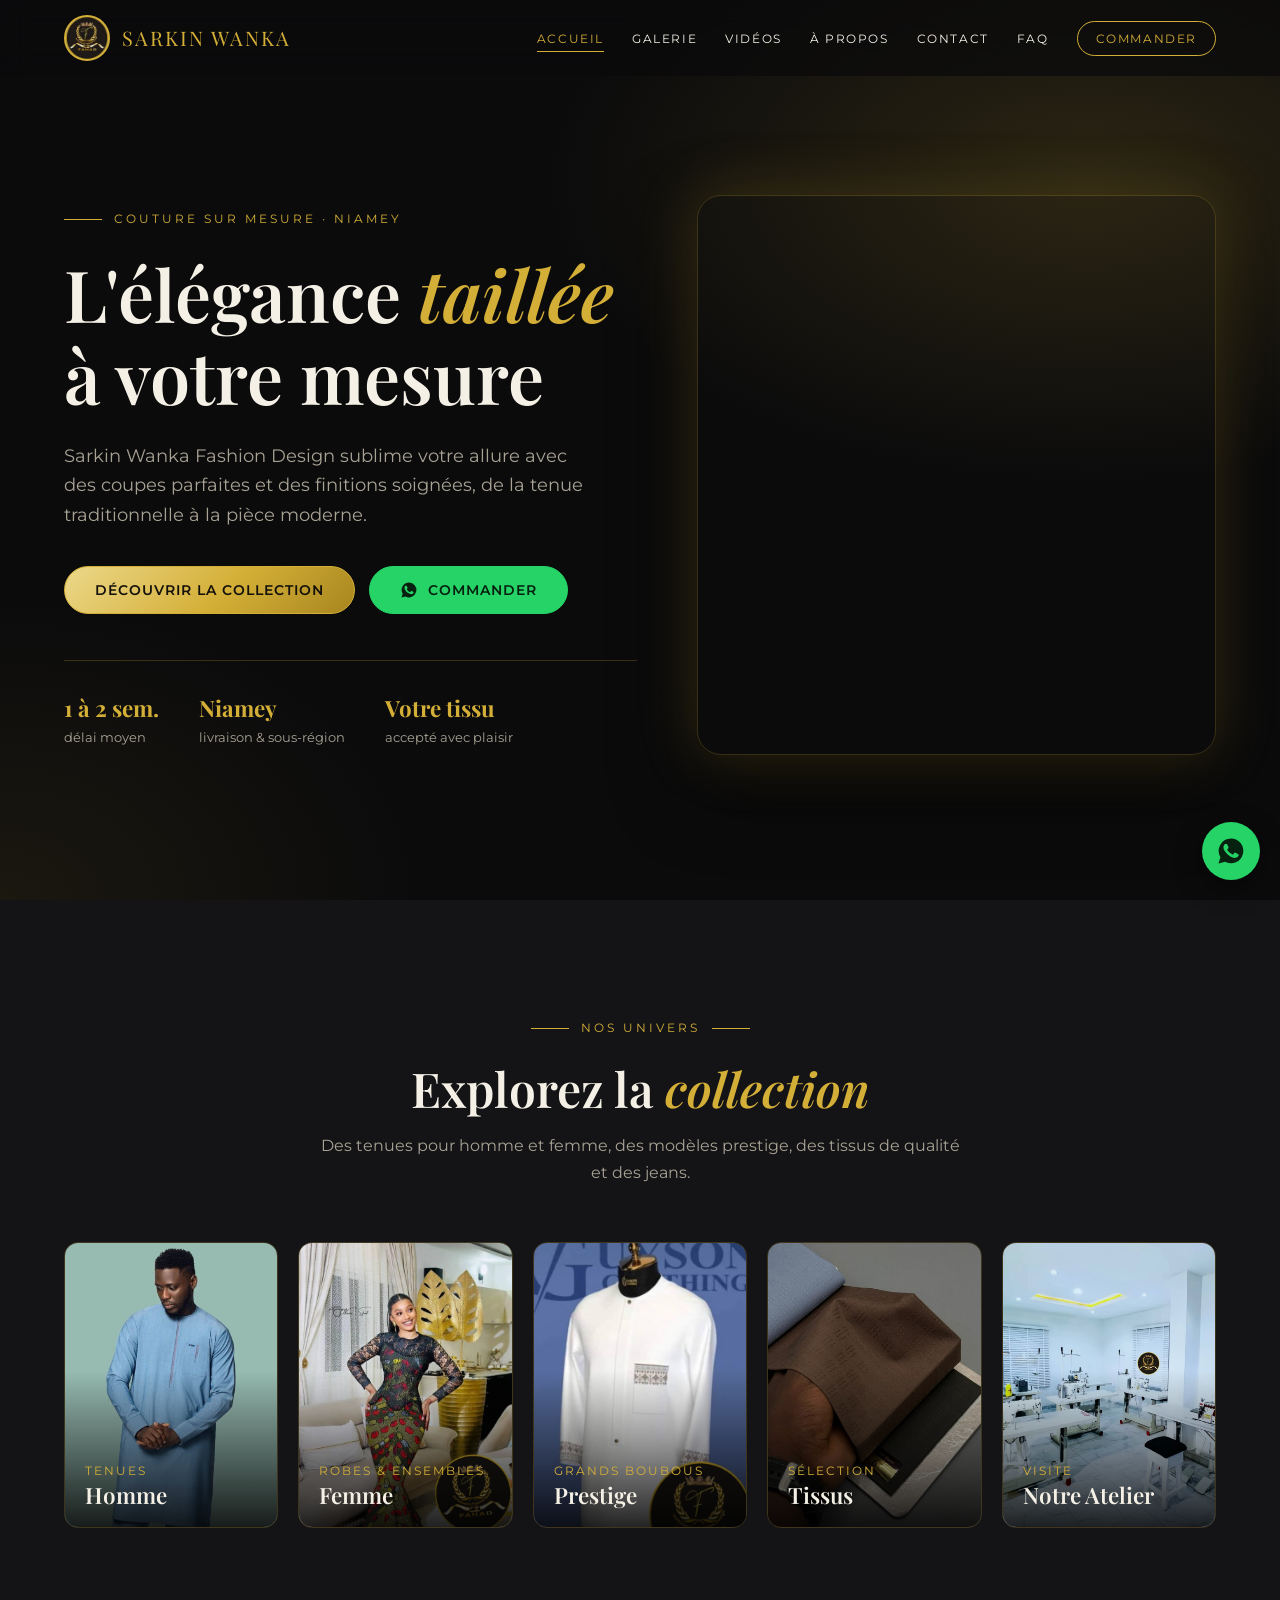
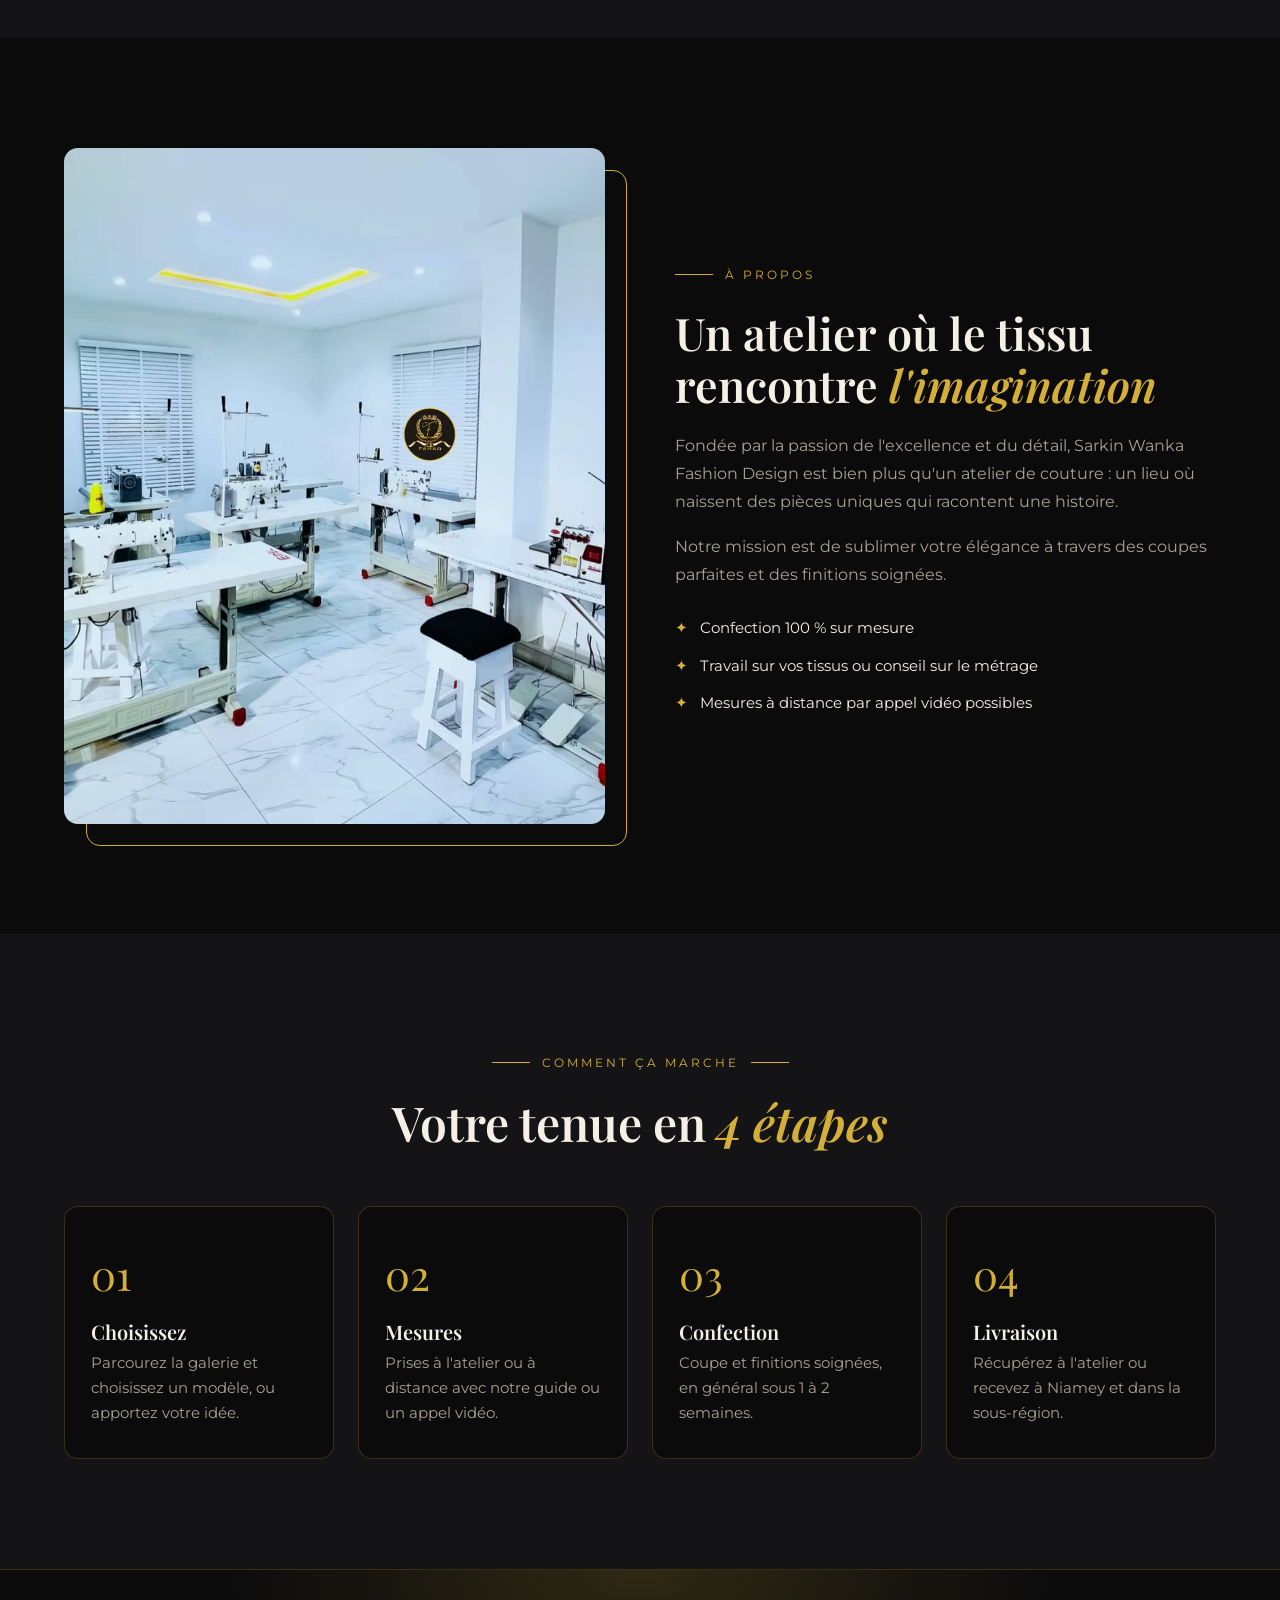
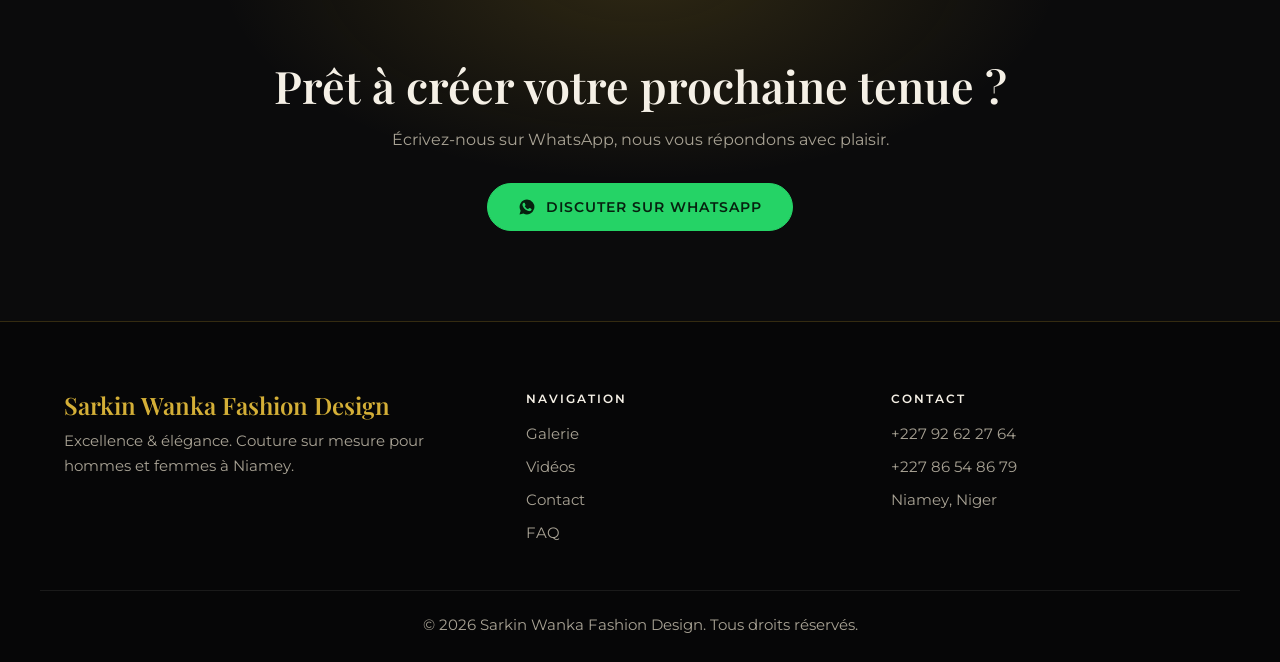
==== commit a7ca7e4d: "fix: video atelier en arriere-plan page FAQ (pas accueil) + hero accueil restaure" ====
--- a/index.html
+++ b/index.html
@@ -39,18 +39,6 @@
         </nav>
     </header>
     <main id="main">
-
-        <!-- Vidéo d'atelier en arrière-plan de la page d'accueil -->
-        <div class="hero-bg-video-wrap" aria-hidden="true">
-            <video
-                class="hero-bg-video"
-                src="img/VID-20261115-WA0000.mp4"
-                autoplay loop muted playsinline
-                preload="metadata"
-                aria-label="Ambiance atelier Sarkin Wanka"
-            ></video>
-            <div class="hero-bg-overlay"></div>
-        </div>
 
         <section class="hero">
             <div class="container hero-grid">
--- a/style.css
+++ b/style.css
@@ -85,7 +85,7 @@
 
 /* ---------- Hero ---------- */
 
-/* === Vidéo arrière-plan (page d'accueil) === */
+/* === Vidéo arrière-plan (page FAQ) === */
 .hero-bg-video-wrap {
     position: fixed;
     inset: 0;
@@ -98,22 +98,25 @@
     height: 100%;
     object-fit: cover;
     object-position: center;
-    /* Réduit la luminosité à 30% pour ne pas gêner la lecture du texte */
-    filter: brightness(0.30) saturate(0.8);
+    /* Luminosité réduite à 28% — atelier visible mais texte lisible */
+    filter: brightness(0.28) saturate(0.75);
 }
 /* Surcouche semi-transparente dorée/sombre pour l'élégance */
 .hero-bg-overlay {
     position: absolute;
     inset: 0;
     background:
-        linear-gradient(to bottom, rgba(11,11,12,.70) 0%, rgba(11,11,12,.45) 50%, rgba(11,11,12,.85) 100%),
-        radial-gradient(900px 500px at 85% 20%, rgba(212,175,55,.10), transparent 60%);
+        linear-gradient(to bottom, rgba(11,11,12,.75) 0%, rgba(11,11,12,.40) 50%, rgba(11,11,12,.88) 100%),
+        radial-gradient(900px 500px at 85% 20%, rgba(212,175,55,.08), transparent 60%);
     pointer-events: none;
 }
 
 .hero {
     min-height: 100vh; padding: 130px 0 80px; position: relative; overflow: hidden; display: flex; align-items: center;
-    background: transparent;
+    background:
+        radial-gradient(900px 500px at 85% 20%, rgba(212, 175, 55, .16), transparent 60%),
+        radial-gradient(700px 500px at 0% 100%, rgba(212, 175, 55, .08), transparent 60%),
+        var(--bg);
 }
 .hero-grid { display: grid; grid-template-columns: 1.05fr .95fr; gap: 60px; align-items: center; }
 .eyebrow { display: inline-flex; align-items: center; gap: 12px; font-size: .75rem; letter-spacing: 3px; text-transform: uppercase; color: var(--gold); margin-bottom: 22px; }
@@ -189,8 +192,12 @@
 .cta-band h2 { font-size: clamp(1.8rem, 3.6vw, 2.8rem); margin-bottom: 14px; }
 .cta-band p { color: var(--muted); margin-bottom: 30px; }
 
-.page-hero { padding: 150px 0 50px; text-align: center; background: radial-gradient(700px 300px at 50% 0, rgba(212, 175, 55, .13), transparent 70%); }
+.page-hero { padding: 160px 0 60px; text-align: center; position: relative; z-index: 1; background: transparent; }
 .page-hero p { color: var(--muted); max-width: 560px; margin: 14px auto 0; }
+
+/* Sections FAQ au-dessus de la vidéo background */
+[data-page="faq"] .section { position: relative; z-index: 1; }
+[data-page="faq"] footer { position: relative; z-index: 1; }
 
 /* ══════════════════════════════════════════════
    HERO GALERIE EXPERT
